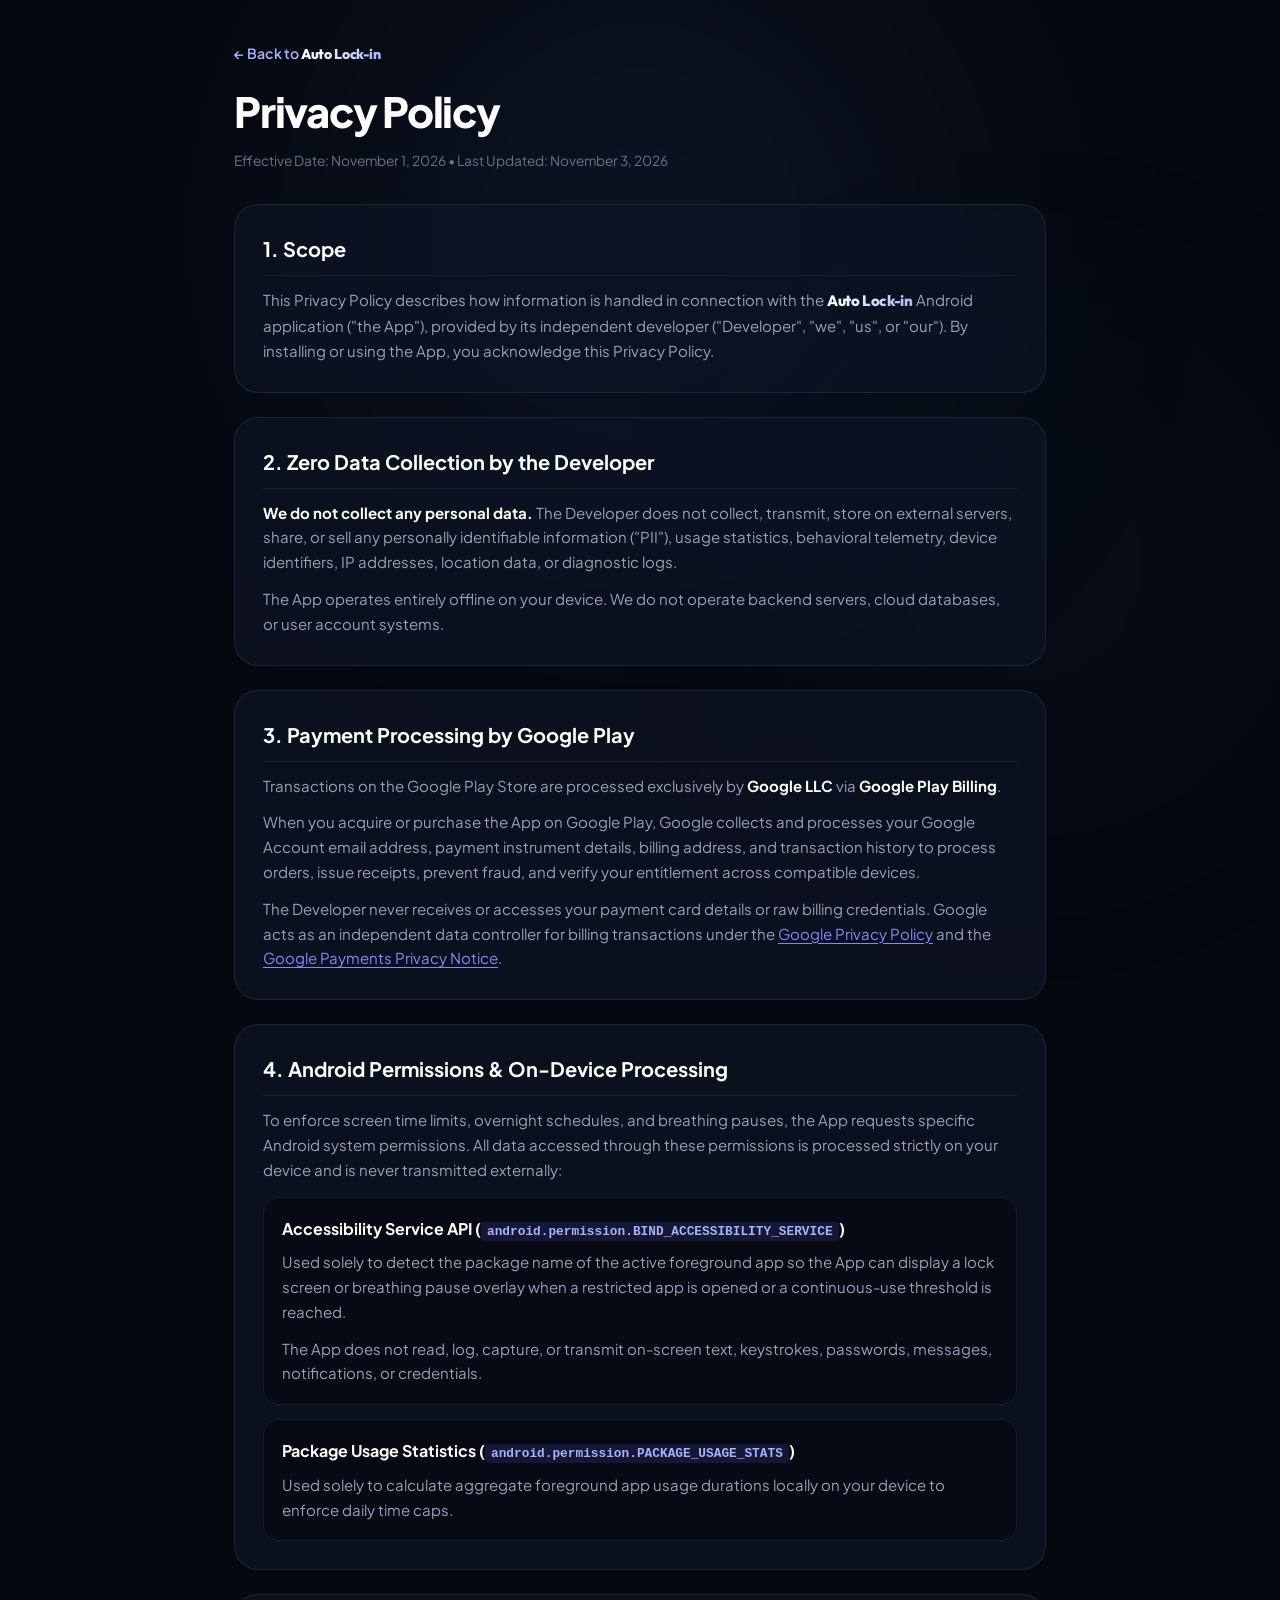
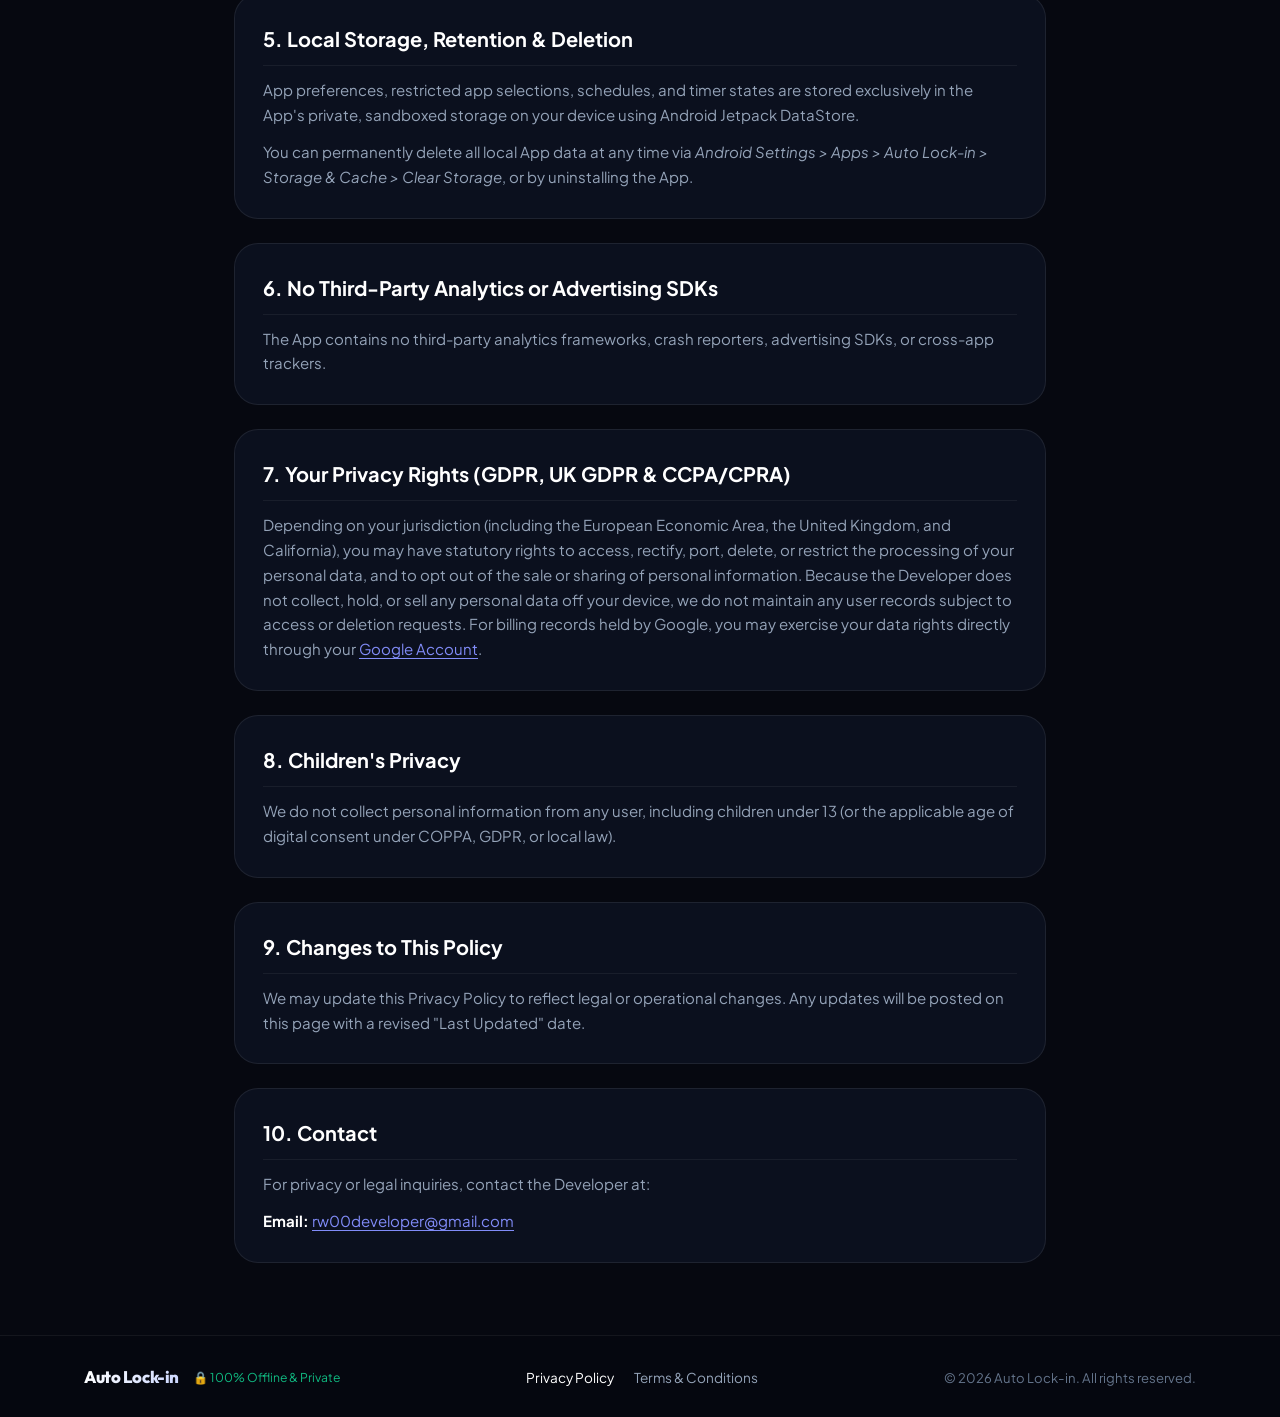
==== privacy.html @ 714932cb "Initial commit" ====
<!DOCTYPE html>
<html lang="en">
<head>
    <meta charset="UTF-8">
    <meta name="viewport" content="width=device-width, initial-scale=1.0">
    <title>Privacy Policy — Auto Lock-in</title>
    <meta name="description" content="Privacy Policy for the Auto Lock-in Android application. Zero personal data collection by the Developer; payment processing conducted via Google Play.">
    <!-- Favicon -->
    <link rel="icon" href="favicon.ico" sizes="any">
    <link rel="icon" href="favicon.svg" type="image/svg+xml">
    <link rel="apple-touch-icon" href="apple-touch-icon.png">
    <link rel="preconnect" href="https://fonts.googleapis.com">
    <link rel="preconnect" href="https://fonts.gstatic.com" crossorigin>
    <link href="https://fonts.googleapis.com/css2?family=Instrument+Serif:ital@1&family=Outfit:wght@600;700;800&family=Plus+Jakarta+Sans:ital,wght@0,400;0,500;0,600;0,700;0,800;1,400&display=swap" rel="stylesheet">
    <link rel="stylesheet" href="style.css">
</head>
<body class="legal-page">

    <!-- Ambient Background Glows -->
    <div class="glow-sphere glow-sphere-1" aria-hidden="true"></div>
    <div class="glow-sphere glow-sphere-2" aria-hidden="true"></div>

    <!-- Main Content Container -->
    <main class="page-container legal-container">
        <div class="legal-header">
            <a href="/" class="back-home-link">&larr; Back to <span class="brand-name">Auto Lock-in</span></a>
            <h1 class="legal-title">Privacy Policy</h1>
            <p class="legal-updated">Effective Date: November 1, 2026 &bull; Last Updated: November 3, 2026</p>
        </div>

        <article class="legal-content">
            <section class="legal-section">
                <h2>1. Scope</h2>
                <p>
                    This Privacy Policy describes how information is handled in connection with the <strong><span class="brand-name">Auto Lock-in</span></strong> Android application ("the App"), provided by its independent developer ("Developer", "we", "us", or "our"). By installing or using the App, you acknowledge this Privacy Policy.
                </p>
            </section>

            <section class="legal-section">
                <h2>2. Zero Data Collection by the Developer</h2>
                <p>
                    <strong>We do not collect any personal data.</strong> The Developer does not collect, transmit, store on external servers, share, or sell any personally identifiable information ("PII"), usage statistics, behavioral telemetry, device identifiers, IP addresses, location data, or diagnostic logs.
                </p>
                <p>
                    The App operates entirely offline on your device. We do not operate backend servers, cloud databases, or user account systems.
                </p>
            </section>

            <section class="legal-section">
                <h2>3. Payment Processing by Google Play</h2>
                <p>
                    Transactions on the Google Play Store are processed exclusively by <strong>Google LLC</strong> via <strong>Google Play Billing</strong>.
                </p>
                <p>
                    When you acquire or purchase the App on Google Play, Google collects and processes your Google Account email address, payment instrument details, billing address, and transaction history to process orders, issue receipts, prevent fraud, and verify your entitlement across compatible devices.
                </p>
                <p>
                    The Developer never receives or accesses your payment card details or raw billing credentials. Google acts as an independent data controller for billing transactions under the <a href="https://policies.google.com/privacy" target="_blank" rel="noopener noreferrer">Google Privacy Policy</a> and the <a href="https://payments.google.com/payments/apis-secure/get_legal_document?ldo=0&ldt=privacynotice" target="_blank" rel="noopener noreferrer">Google Payments Privacy Notice</a>.
                </p>
            </section>

            <section class="legal-section">
                <h2>4. Android Permissions &amp; On-Device Processing</h2>
                <p>
                    To enforce screen time limits, overnight schedules, and breathing pauses, the App requests specific Android system permissions. All data accessed through these permissions is processed strictly on your device and is never transmitted externally:
                </p>
                
                <div class="permission-item">
                    <h3>Accessibility Service API (<code>android.permission.BIND_ACCESSIBILITY_SERVICE</code>)</h3>
                    <p>
                        Used solely to detect the package name of the active foreground app so the App can display a lock screen or breathing pause overlay when a restricted app is opened or a continuous-use threshold is reached.
                    </p>
                    <p>
                        The App does not read, log, capture, or transmit on-screen text, keystrokes, passwords, messages, notifications, or credentials.
                    </p>
                </div>

                <div class="permission-item">
                    <h3>Package Usage Statistics (<code>android.permission.PACKAGE_USAGE_STATS</code>)</h3>
                    <p>
                        Used solely to calculate aggregate foreground app usage durations locally on your device to enforce daily time caps.
                    </p>
                </div>
            </section>

            <section class="legal-section">
                <h2>5. Local Storage, Retention &amp; Deletion</h2>
                <p>
                    App preferences, restricted app selections, schedules, and timer states are stored exclusively in the App's private, sandboxed storage on your device using Android Jetpack DataStore.
                </p>
                <p>
                    You can permanently delete all local App data at any time via <em>Android Settings &gt; Apps &gt; Auto Lock-in &gt; Storage &amp; Cache &gt; Clear Storage</em>, or by uninstalling the App.
                </p>
            </section>

            <section class="legal-section">
                <h2>6. No Third-Party Analytics or Advertising SDKs</h2>
                <p>
                    The App contains no third-party analytics frameworks, crash reporters, advertising SDKs, or cross-app trackers.
                </p>
            </section>

            <section class="legal-section">
                <h2>7. Your Privacy Rights (GDPR, UK GDPR &amp; CCPA/CPRA)</h2>
                <p>
                    Depending on your jurisdiction (including the European Economic Area, the United Kingdom, and California), you may have statutory rights to access, rectify, port, delete, or restrict the processing of your personal data, and to opt out of the sale or sharing of personal information. Because the Developer does not collect, hold, or sell any personal data off your device, we do not maintain any user records subject to access or deletion requests. For billing records held by Google, you may exercise your data rights directly through your <a href="https://myaccount.google.com/" target="_blank" rel="noopener noreferrer">Google Account</a>.
                </p>
            </section>

            <section class="legal-section">
                <h2>8. Children's Privacy</h2>
                <p>
                    We do not collect personal information from any user, including children under 13 (or the applicable age of digital consent under COPPA, GDPR, or local law).
                </p>
            </section>

            <section class="legal-section">
                <h2>9. Changes to This Policy</h2>
                <p>
                    We may update this Privacy Policy to reflect legal or operational changes. Any updates will be posted on this page with a revised "Last Updated" date.
                </p>
            </section>

            <section class="legal-section">
                <h2>10. Contact</h2>
                <p>
                    For privacy or legal inquiries, contact the Developer at:
                </p>
                <p>
                    <strong>Email:</strong> <a href="mailto:rw00developer@gmail.com">rw00developer@gmail.com</a>
                </p>
            </section>
        </article>
    </main>

    <!-- Footer -->
    <footer class="simple-footer">
        <div class="footer-container">
            <div class="footer-brand">
                <span class="brand-logo">Auto Lock-in</span>
                <span class="footer-privacy-tag">🔒 100% Offline &amp; Private</span>
            </div>
            <div class="footer-nav">
                <a href="/privacy" class="active">Privacy Policy</a>
                <a href="/terms">Terms &amp; Conditions</a>
            </div>
            <div class="footer-meta">
                <span>&copy; 2026 Auto Lock-in. All rights reserved.</span>
            </div>
        </div>
    </footer>

</body>
</html>
---- style.css ----
/* ==========================================================================
   Auto Lock-in — Stylesheet
   Design: Midnight Obsidian, Curated Accents, Glassmorphism & High Aesthetics
   Rule: Text must NEVER be centered on mobile view (left-aligned everywhere)
   ========================================================================== */

:root {
    /* Color Palette Tokens */
    --bg-dark: #060810;
    --bg-card: rgba(14, 20, 36, 0.72);
    --bg-card-hover: rgba(22, 32, 56, 0.88);
    --surface-dark: #0b1120;
    --surface-border: rgba(255, 255, 255, 0.08);
    --surface-border-bright: rgba(99, 102, 241, 0.35);

    /* Text Colors */
    --text-primary: #f8fafc;
    --text-secondary: #94a3b8;
    --text-muted: #64748b;

    /* Accent & Brand Colors */
    --primary-indigo: #6366f1;
    --accent-emerald: #10b981;
    --accent-rose: #f43f5e;
    --accent-amber: #f59e0b;

    /* Gradients */
    --gradient-brand: linear-gradient(135deg, #6366f1 0%, #10b981 100%);
    --gradient-danger: linear-gradient(135deg, #f43f5e 0%, #be123c 100%);

    /* Typography */
    --font-main: 'Plus Jakarta Sans', -apple-system, BlinkMacSystemFont, 'Segoe UI', Roboto, sans-serif;
    --font-serif: 'Instrument Serif', Georgia, serif;
    --font-brand: 'Outfit', 'Plus Jakarta Sans', sans-serif;

    /* Radii & Shadows */
    --radius-sm: 8px;
    --radius-md: 16px;
    --radius-lg: 24px;
    --radius-xl: 32px;
    --shadow-card: 0 20px 45px rgba(0, 0, 0, 0.55);
}

/* Reset & Base Styles */
*,
*::before,
*::after {
    box-sizing: border-box;
    margin: 0;
    padding: 0;
}

html {
    scroll-behavior: smooth;
    font-size: 16px;
    background-color: var(--bg-dark);
    color: var(--text-primary);
    font-family: var(--font-main);
    -webkit-font-smoothing: antialiased;
    -moz-osx-font-smoothing: grayscale;
    overflow-x: hidden;
    max-width: 100%;
}

body {
    min-height: 100vh;
    width: 100%;
    max-width: 100%;
    overflow-x: hidden;
    position: relative;
    line-height: 1.6;
    background-color: var(--bg-dark);
    text-align: left;
}

img,
svg {
    max-width: 100%;
}

/* Typography Enhancements */
.serif-italic {
    font-family: var(--font-serif);
    font-style: italic;
    font-weight: 400;
    color: #a5b4fc;
    letter-spacing: -0.01em;
}

/* Brand Styling for Auto Lock-in */
.brand-name {
    font-family: var(--font-brand);
    font-weight: 800;
    letter-spacing: -0.025em;
    background: linear-gradient(135deg, #ffffff 15%, #c7d2fe 65%, #a5b4fc 100%);
    -webkit-background-clip: text;
    background-clip: text;
    -webkit-text-fill-color: transparent;
    display: inline;
}

.brand-name-pill {
    font-family: var(--font-brand);
    font-weight: 700;
    letter-spacing: -0.015em;
    color: #34d399;
}

.btn-brand-name {
    font-family: var(--font-brand);
    font-weight: 800;
    letter-spacing: -0.015em;
}

/* Ambient Background Spheres (fixed & viewport-clamped to prevent horizontal overflow) */
.glow-sphere {
    position: fixed;
    border-radius: 50%;
    filter: blur(140px);
    pointer-events: none;
    z-index: 0;
    opacity: 0.32;
    max-width: 100vw;
}

.glow-sphere-1 {
    top: -120px;
    left: 50%;
    transform: translateX(-50%);
    width: min(700px, 100vw);
    height: min(700px, 100vw);
    background: radial-gradient(circle, rgba(99, 102, 241, 0.45) 0%, rgba(16, 185, 129, 0.15) 70%, transparent 100%);
}

.glow-sphere-2 {
    top: 35%;
    right: 0;
    width: min(500px, 80vw);
    height: min(500px, 80vw);
    background: radial-gradient(circle, rgba(16, 185, 129, 0.22) 0%, rgba(99, 102, 241, 0.1) 70%, transparent 100%);
}

.glow-sphere-3 {
    bottom: 5%;
    left: 0;
    width: min(500px, 80vw);
    height: min(500px, 80vw);
    background: radial-gradient(circle, rgba(99, 102, 241, 0.3) 0%, rgba(139, 92, 246, 0.12) 70%, transparent 100%);
}

/* Page Container */
.page-container {
    width: 100%;
    max-width: 1160px;
    margin: 0 auto;
    padding: 36px 24px 0;
    position: relative;
    z-index: 1;
    text-align: left;
}

/* Page Load Animations */
.load-fade-up {
    opacity: 0;
    transform: translateY(20px);
    animation: loadFadeUpAnim 0.7s cubic-bezier(0.16, 1, 0.3, 1) forwards;
    animation-delay: var(--delay, 0s);
}

@keyframes loadFadeUpAnim {
    to {
        opacity: 1;
        transform: translateY(0);
    }
}

/* Buttons */
.btn {
    display: inline-flex;
    align-items: center;
    justify-content: center;
    gap: 10px;
    padding: 14px 28px;
    border-radius: 100px;
    font-weight: 600;
    font-size: 0.96rem;
    text-decoration: none;
    transition: all 0.25s cubic-bezier(0.16, 1, 0.3, 1);
    cursor: pointer;
    border: 1px solid transparent;
    max-width: 100%;
}

.btn-large {
    padding: 16px 34px;
    font-size: 1.02rem;
}

.btn-primary {
    background: linear-gradient(135deg, #6366f1 0%, #4f46e5 100%);
    color: #ffffff;
    box-shadow: 0 10px 25px rgba(99, 102, 241, 0.35);
}

.btn-primary:hover {
    transform: translateY(-2px);
    box-shadow: 0 15px 35px rgba(99, 102, 241, 0.5);
    background: linear-gradient(135deg, #6f72f8 0%, #5b54ec 100%);
}

.btn-secondary {
    background: rgba(255, 255, 255, 0.05);
    color: var(--text-primary);
    border: 1px solid var(--surface-border);
    backdrop-filter: blur(10px);
}

.btn-secondary:hover {
    background: rgba(255, 255, 255, 0.1);
    border-color: rgba(255, 255, 255, 0.2);
    transform: translateY(-2px);
}

.btn-icon {
    width: 18px;
    height: 18px;
    flex-shrink: 0;
}

.arrow-icon {
    width: 16px;
    height: 16px;
    flex-shrink: 0;
    transition: transform 0.2s ease;
}

.btn-secondary:hover .arrow-icon {
    transform: translateY(2px);
}

/* Badges */
.badge-pill {
    display: inline-flex;
    align-items: center;
    gap: 8px;
    padding: 6px 14px;
    border-radius: 100px;
    background: rgba(99, 102, 241, 0.1);
    border: 1px solid rgba(99, 102, 241, 0.3);
    color: #c7d2fe;
    font-size: 0.82rem;
    font-weight: 600;
}

.badge-dot {
    width: 8px;
    height: 8px;
    border-radius: 50%;
    background: #10b981;
    flex-shrink: 0;
}

.pulse-dot {
    box-shadow: 0 0 0 rgba(16, 185, 129, 0.6);
    animation: pulseAnimation 2s infinite;
}

@keyframes pulseAnimation {
    0% {
        box-shadow: 0 0 0 0 rgba(16, 185, 129, 0.7);
    }

    70% {
        box-shadow: 0 0 0 8px rgba(16, 185, 129, 0);
    }

    100% {
        box-shadow: 0 0 0 0 rgba(16, 185, 129, 0);
    }
}

/* ==========================================================================
   1. HERO SECTION
   ========================================================================== */
.hero-section {
    display: grid;
    grid-template-columns: minmax(0, 1.15fr) minmax(0, 0.85fr);
    align-items: center;
    gap: 44px;
    padding: 32px 0 64px;
    text-align: left;
}

.hero-content {
    display: flex;
    flex-direction: column;
    align-items: flex-start;
    gap: 20px;
    text-align: left;
    min-width: 0;
}

.hero-title {
    font-size: 3.35rem;
    font-weight: 800;
    line-height: 1.1;
    letter-spacing: -0.035em;
    color: #ffffff;
    text-align: left;
}

.hero-subtitle {
    font-size: 1.08rem;
    line-height: 1.6;
    color: var(--text-secondary);
    max-width: 560px;
    text-align: left;
}

.hero-subtitle strong {
    color: #ffffff;
}

.hero-cta-group {
    display: flex;
    align-items: center;
    gap: 14px;
    margin-top: 4px;
    flex-wrap: wrap;
    justify-content: flex-start;
}

/* Hero Phone Mockup Visual */
.hero-visual-wrapper {
    position: relative;
    display: flex;
    justify-content: center;
    align-items: center;
    min-width: 0;
    perspective: 1200px;
}

.hero-phone-card,
.phone-mockup-frame {
    position: relative;
    width: 100%;
    max-width: 290px;
    border-radius: 36px;
    padding: 8px;
    background: linear-gradient(135deg, rgba(255, 255, 255, 0.16) 0%, rgba(255, 255, 255, 0.03) 100%);
    border: 1px solid rgba(255, 255, 255, 0.15);
    box-shadow: 0 25px 65px rgba(0, 0, 0, 0.65), 0 0 35px rgba(99, 102, 241, 0.12);
    transform-style: preserve-3d;
}

.phone-scroll-rotate {
    will-change: transform;
    transform-style: preserve-3d;
    transform-origin: center center;
    transition: transform 0.16s cubic-bezier(0.2, 0, 0, 1), box-shadow 0.25s ease;
}

.phone-scroll-rotate:hover {
    box-shadow: 0 30px 75px rgba(0, 0, 0, 0.75), 0 0 45px rgba(99, 102, 241, 0.22);
}

.phone-mockup-img {
    width: 100%;
    height: auto;
    border-radius: 28px;
    display: block;
}

/* ==========================================================================
   2. COMPARISON SECTION
   ========================================================================== */
.comparison-section {
    padding: 56px 0 64px;
    border-top: 1px solid rgba(255, 255, 255, 0.05);
    scroll-margin-top: 32px;
    text-align: left;
}

.section-header {
    margin-bottom: 32px;
    text-align: left;
    max-width: 760px;
}

.section-tag {
    font-size: 0.75rem;
    font-weight: 700;
    text-transform: uppercase;
    letter-spacing: 0.1em;
    color: var(--primary-indigo);
    margin-bottom: 8px;
    text-align: left;
}

.section-title {
    font-size: 2.2rem;
    font-weight: 800;
    line-height: 1.18;
    letter-spacing: -0.03em;
    color: #ffffff;
    margin-bottom: 10px;
    text-align: left;
}

.section-description {
    font-size: 1rem;
    color: var(--text-secondary);
    line-height: 1.55;
    text-align: left;
}

/* Showdown 3-Card Grid */
.showdown-grid {
    display: grid;
    grid-template-columns: repeat(3, minmax(0, 1fr));
    gap: 20px;
}

.showdown-card {
    background: var(--bg-card);
    border: 1px solid var(--surface-border);
    border-radius: var(--radius-lg);
    padding: 22px;
    display: flex;
    flex-direction: column;
    justify-content: flex-start;
    box-shadow: var(--shadow-card);
    backdrop-filter: blur(20px);
    -webkit-backdrop-filter: blur(20px);
    transition: border-color 0.25s ease;
    text-align: left;
    min-width: 0;
}

.card-pill {
    display: inline-flex;
    align-items: center;
    gap: 6px;
    padding: 4px 10px;
    border-radius: 6px;
    font-size: 0.76rem;
    font-weight: 700;
    margin-bottom: 12px;
    width: fit-content;
    max-width: 100%;
}

.tag-danger {
    background: rgba(244, 63, 94, 0.15);
    border: 1px solid rgba(244, 63, 94, 0.35);
    color: #fb7185;
}

.tag-success {
    background: rgba(16, 185, 129, 0.15);
    border: 1px solid rgba(16, 185, 129, 0.4);
    color: #34d399;
}

.showdown-body {
    font-size: 0.96rem;
    color: var(--text-secondary);
    line-height: 1.55;
    margin-bottom: 16px;
    text-align: left;
}

.highlight-card {
    border-color: rgba(99, 102, 241, 0.4);
    background: linear-gradient(180deg, rgba(99, 102, 241, 0.12) 0%, rgba(14, 20, 36, 0.8) 100%);
    box-shadow: 0 20px 50px rgba(99, 102, 241, 0.15);
}

/* Screenshot Showcase Inside Showdown Cards */
.screenshot-showcase {
    position: relative;
    border-radius: var(--radius-md);
    overflow: hidden;
    background: #000000;
    border: 1px solid rgba(255, 255, 255, 0.1);
    box-shadow: 0 10px 30px rgba(0, 0, 0, 0.4);
    margin-top: auto;
    display: flex;
    flex-direction: column;
}

.showcase-img {
    width: 100%;
    height: 230px;
    object-fit: cover;
    display: block;
}

.showcase-img-center {
    object-position: center center;
}

.showcase-img-top {
    object-position: top center;
}

/* ==========================================================================
   3. MERGED FEATURES SECTION
   ========================================================================== */
.feature-detail-section {
    padding: 56px 0 64px;
    border-top: 1px solid rgba(255, 255, 255, 0.05);
    scroll-margin-top: 32px;
    text-align: left;
}

.feature-split-layout {
    display: grid;
    grid-template-columns: minmax(0, 1.2fr) minmax(0, 0.8fr);
    gap: 44px;
    align-items: center;
    text-align: left;
}

.feature-split-text {
    display: flex;
    flex-direction: column;
    gap: 14px;
    text-align: left;
    min-width: 0;
}

.feature-body-p {
    font-size: 1rem;
    color: var(--text-secondary);
    line-height: 1.58;
    text-align: left;
}

.merged-features-list {
    display: flex;
    flex-direction: column;
    gap: 14px;
    margin-top: 8px;
}

.merged-feature-item {
    display: flex;
    align-items: flex-start;
    gap: 14px;
    padding: 18px 20px;
    background: var(--bg-card);
    border: 1px solid var(--surface-border);
    border-radius: var(--radius-md);
    text-align: left;
}

.merged-feature-icon {
    font-size: 1.35rem;
    line-height: 1.2;
    flex-shrink: 0;
    margin-top: 2px;
}

.merged-feature-title {
    font-size: 1.02rem;
    font-weight: 700;
    color: #ffffff;
    margin-bottom: 4px;
    text-align: left;
}

.merged-feature-desc {
    font-size: 0.9rem;
    color: var(--text-secondary);
    line-height: 1.5;
    text-align: left;
}

.feature-split-visual {
    position: relative;
    display: flex;
    justify-content: center;
    align-items: center;
    min-width: 0;
    perspective: 1200px;
}

/* ==========================================================================
   4. FINAL CTA SECTION
   ========================================================================== */
.cta-section {
    padding: 40px 0 72px;
    text-align: left;
}

.cta-card {
    position: relative;
    background: linear-gradient(180deg, rgba(99, 102, 241, 0.15) 0%, rgba(14, 20, 36, 0.9) 100%);
    border: 1px solid rgba(99, 102, 241, 0.35);
    border-radius: var(--radius-xl);
    padding: 44px 36px;
    box-shadow: 0 25px 70px rgba(0, 0, 0, 0.65);
    overflow: hidden;
    text-align: left;
}

.cta-glow {
    position: absolute;
    top: -50%;
    left: 20%;
    width: min(450px, 80vw);
    height: min(450px, 80vw);
    border-radius: 50%;
    background: radial-gradient(circle, rgba(99, 102, 241, 0.35) 0%, transparent 70%);
    filter: blur(80px);
    pointer-events: none;
}

.cta-title {
    font-size: 2.5rem;
    font-weight: 800;
    line-height: 1.15;
    letter-spacing: -0.03em;
    color: #ffffff;
    margin-bottom: 22px;
    position: relative;
    z-index: 1;
    text-align: left;
}

.cta-btn-wrapper {
    position: relative;
    z-index: 1;
    margin-bottom: 18px;
    display: flex;
    justify-content: flex-start;
}

.cta-perks-row {
    position: relative;
    z-index: 1;
    display: flex;
    align-items: center;
    justify-content: flex-start;
    gap: 18px;
    font-size: 0.85rem;
    color: var(--text-muted);
    flex-wrap: wrap;
    text-align: left;
}

/* ==========================================================================
   MINIMAL FOOTER
   ========================================================================== */
.simple-footer {
    border-top: 1px solid rgba(255, 255, 255, 0.06);
    padding: 28px 0;
    background: rgba(6, 8, 16, 0.95);
    position: relative;
    z-index: 1;
    text-align: left;
}

.footer-container {
    max-width: 1160px;
    margin: 0 auto;
    padding: 0 24px;
    display: flex;
    align-items: center;
    justify-content: space-between;
    flex-wrap: wrap;
    gap: 18px;
    text-align: left;
}

.footer-brand {
    display: flex;
    align-items: center;
    gap: 14px;
    flex-wrap: wrap;
    text-align: left;
}

.brand-logo {
    font-family: var(--font-brand);
    font-weight: 800;
    font-size: 1.05rem;
    letter-spacing: -0.025em;
    background: linear-gradient(135deg, #ffffff 10%, #e0e7ff 60%, #c7d2fe 100%);
    -webkit-background-clip: text;
    background-clip: text;
    -webkit-text-fill-color: transparent;
    display: inline-flex;
    align-items: center;
    gap: 6px;
}

.footer-privacy-tag {
    font-size: 0.76rem;
    color: var(--accent-emerald);
}

.footer-nav {
    display: flex;
    align-items: center;
    gap: 20px;
    flex-wrap: wrap;
    text-align: left;
}

.footer-nav a {
    color: var(--text-secondary);
    text-decoration: none;
    font-size: 0.85rem;
    transition: color 0.2s ease;
}

.footer-nav a:hover,
.footer-nav a.active {
    color: #ffffff;
}

.footer-meta {
    font-size: 0.82rem;
    color: var(--text-muted);
    text-align: left;
}

/* ==========================================================================
   LEGAL PAGES STYLES (Privacy & Terms)
   ========================================================================== */
.legal-container {
    padding-top: 40px;
    padding-bottom: 72px;
    max-width: 860px;
    text-align: left;
}

.legal-header {
    margin-bottom: 32px;
    text-align: left;
}

.back-home-link {
    display: inline-block;
    font-size: 0.88rem;
    font-weight: 600;
    color: #a5b4fc;
    text-decoration: none;
    margin-bottom: 12px;
    transition: color 0.2s ease;
}

.back-home-link:hover {
    color: #ffffff;
}

.legal-title {
    font-size: 2.6rem;
    font-weight: 800;
    letter-spacing: -0.03em;
    color: #ffffff;
    margin-bottom: 6px;
    text-align: left;
}

.legal-updated {
    font-size: 0.86rem;
    color: var(--text-muted);
    text-align: left;
}

.legal-content {
    display: flex;
    flex-direction: column;
    gap: 24px;
    text-align: left;
}

.legal-section {
    background: var(--bg-card);
    border: 1px solid var(--surface-border);
    border-radius: var(--radius-lg);
    padding: 28px;
    text-align: left;
    overflow-wrap: anywhere;
    word-break: break-word;
}

.legal-section h2 {
    font-size: 1.25rem;
    font-weight: 700;
    color: #ffffff;
    margin-bottom: 12px;
    text-align: left;
    border-bottom: 1px solid rgba(255, 255, 255, 0.06);
    padding-bottom: 10px;
}

.legal-section p {
    font-size: 0.94rem;
    color: var(--text-secondary);
    line-height: 1.65;
    margin-bottom: 12px;
    text-align: left;
}

.legal-section p:last-child {
    margin-bottom: 0;
}

.legal-section strong {
    color: #ffffff;
}

.legal-section a {
    color: #818cf8;
    text-decoration: underline;
    text-underline-offset: 3px;
}

.legal-section a:hover {
    color: #c7d2fe;
}

.legal-section ul {
    margin-left: 20px;
    margin-top: 8px;
    margin-bottom: 12px;
    display: flex;
    flex-direction: column;
    gap: 8px;
    text-align: left;
}

.legal-section li {
    font-size: 0.94rem;
    color: var(--text-secondary);
    line-height: 1.5;
    text-align: left;
}

.permission-item {
    background: rgba(0, 0, 0, 0.3);
    border: 1px solid rgba(255, 255, 255, 0.06);
    border-radius: var(--radius-md);
    padding: 18px;
    margin-top: 14px;
    text-align: left;
}

.permission-item h3 {
    font-size: 1rem;
    font-weight: 700;
    color: #ffffff;
    margin-bottom: 8px;
    text-align: left;
}

.permission-item code {
    font-family: monospace;
    font-size: 0.8rem;
    background: rgba(99, 102, 241, 0.15);
    color: #a5b4fc;
    padding: 2px 6px;
    border-radius: 4px;
    overflow-wrap: anywhere;
    word-break: break-word;
}

/* ==========================================================================
   SCROLL ANIMATIONS & RESPONSIVE BREAKPOINTS
   STRICT RULE: No text centered on mobile view (text-align: left everywhere)
   ========================================================================== */
[data-scroll-animate] {
    opacity: 0;
    transform: translateY(20px);
    transition: opacity 0.65s cubic-bezier(0.16, 1, 0.3, 1), transform 0.65s cubic-bezier(0.16, 1, 0.3, 1);
}

[data-scroll-animate].animated {
    opacity: 1;
    transform: translateY(0);
}

@media (prefers-reduced-motion: reduce) {
    [data-scroll-animate] {
        opacity: 1 !important;
        transform: none !important;
        transition: none !important;
    }

    .load-fade-up {
        opacity: 1 !important;
        transform: none !important;
        animation: none !important;
    }

    .phone-scroll-rotate {
        transform: none !important;
        transition: none !important;
    }
}

@media (max-width: 1024px) {
    .hero-section {
        grid-template-columns: 1fr;
        text-align: left !important;
        gap: 36px;
    }

    .hero-content {
        align-items: flex-start !important;
        text-align: left !important;
    }

    .hero-title,
    .hero-subtitle,
    .section-title,
    .section-description,
    .cta-title {
        text-align: left !important;
    }

    .hero-subtitle {
        margin: 0 !important;
    }

    .showdown-grid {
        grid-template-columns: 1fr;
    }

    .feature-split-layout {
        grid-template-columns: 1fr;
        gap: 36px;
        text-align: left !important;
    }
}

@media (max-width: 768px) {

    body,
    main,
    section,
    div,
    h1,
    h2,
    h3,
    h4,
    p,
    span,
    a,
    article {
        text-align: left;
    }

    .page-container {
        padding: 24px 18px 0;
    }

    .hero-section {
        padding: 16px 0 48px;
        text-align: left !important;
    }

    .hero-title {
        font-size: 2.35rem;
        text-align: left !important;
    }

    .hero-subtitle {
        font-size: 0.98rem;
        text-align: left !important;
    }

    .hero-cta-group {
        justify-content: flex-start !important;
        width: 100%;
    }

    .section-title {
        font-size: 1.8rem;
    }

    .showdown-card {
        padding: 18px;
    }

    .cta-card {
        padding: 32px 20px;
    }

    .cta-title {
        font-size: 1.95rem;
    }

    .hero-phone-card,
    .phone-mockup-frame {
        max-width: 260px;
    }

    .footer-container {
        flex-direction: column;
        align-items: flex-start;
        gap: 14px;
        padding: 0 18px;
    }

    .legal-title {
        font-size: 2rem;
    }

    .legal-section {
        padding: 20px;
    }
}
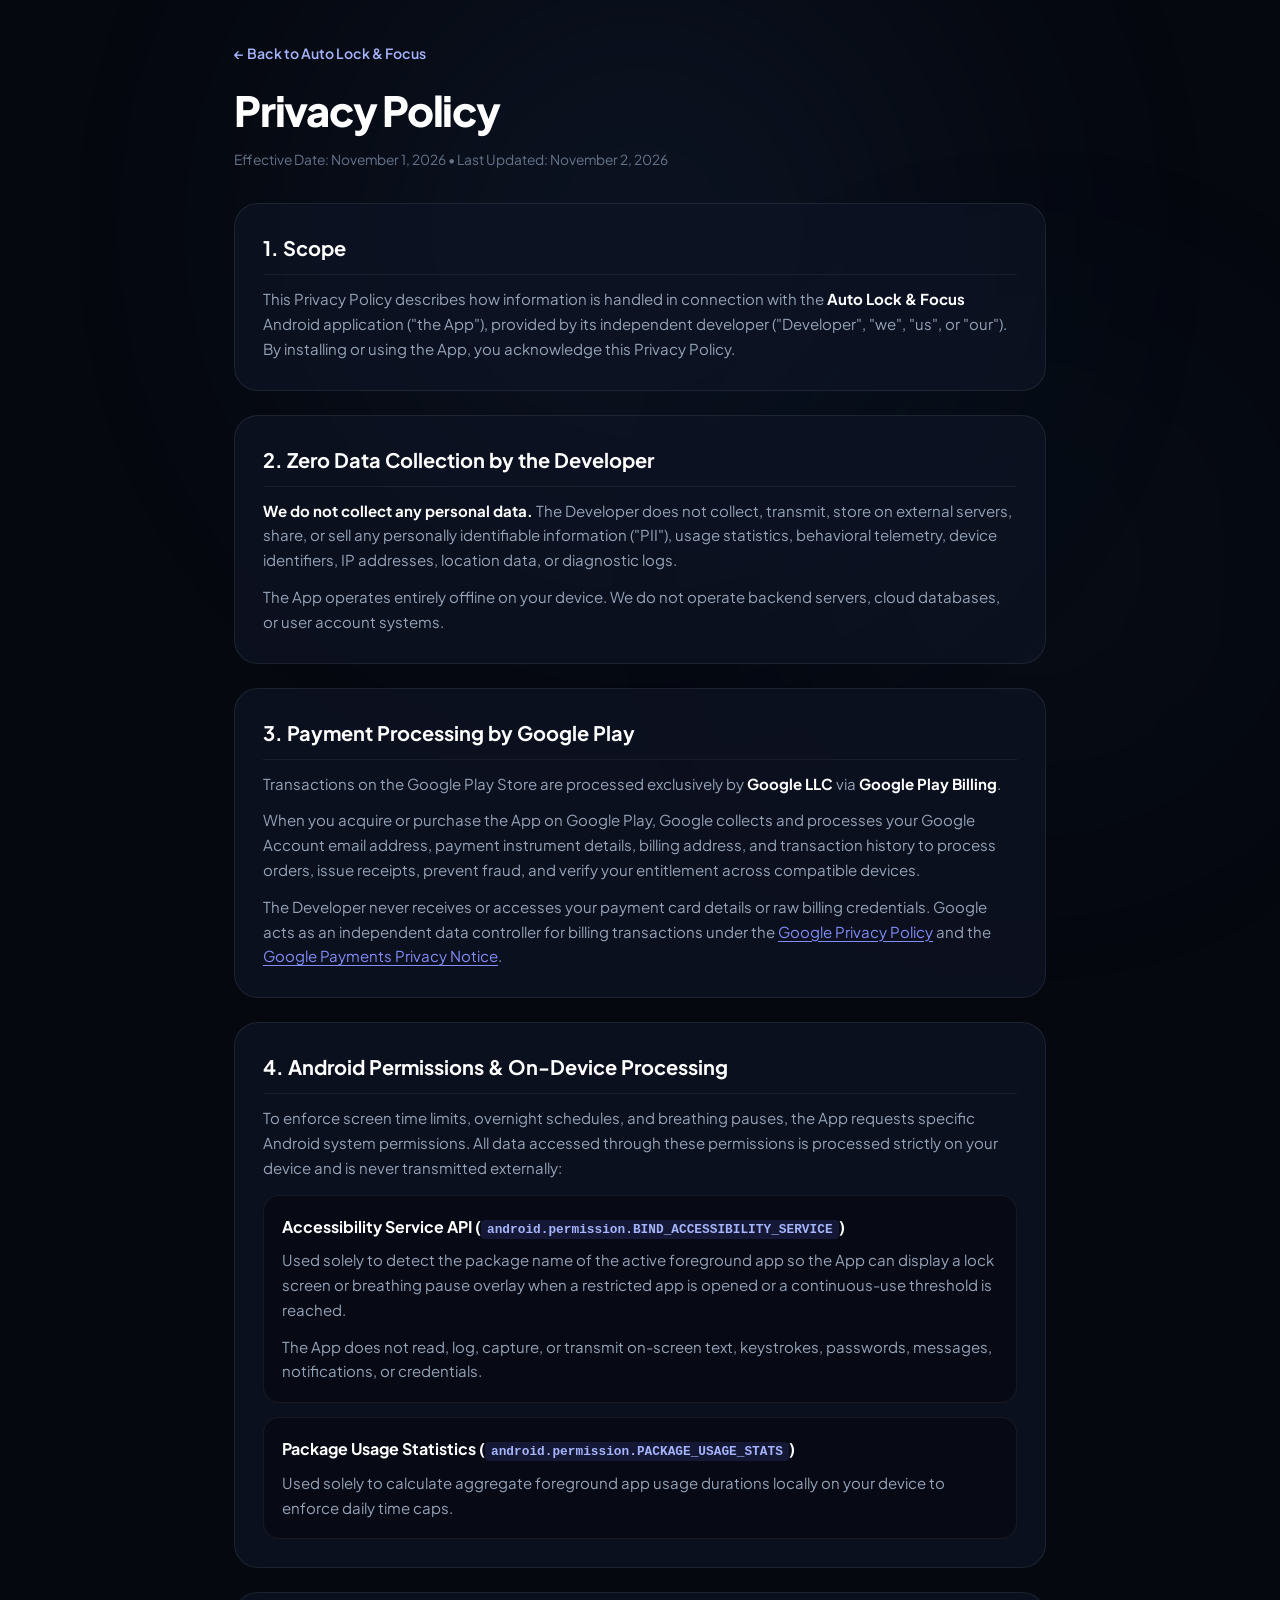
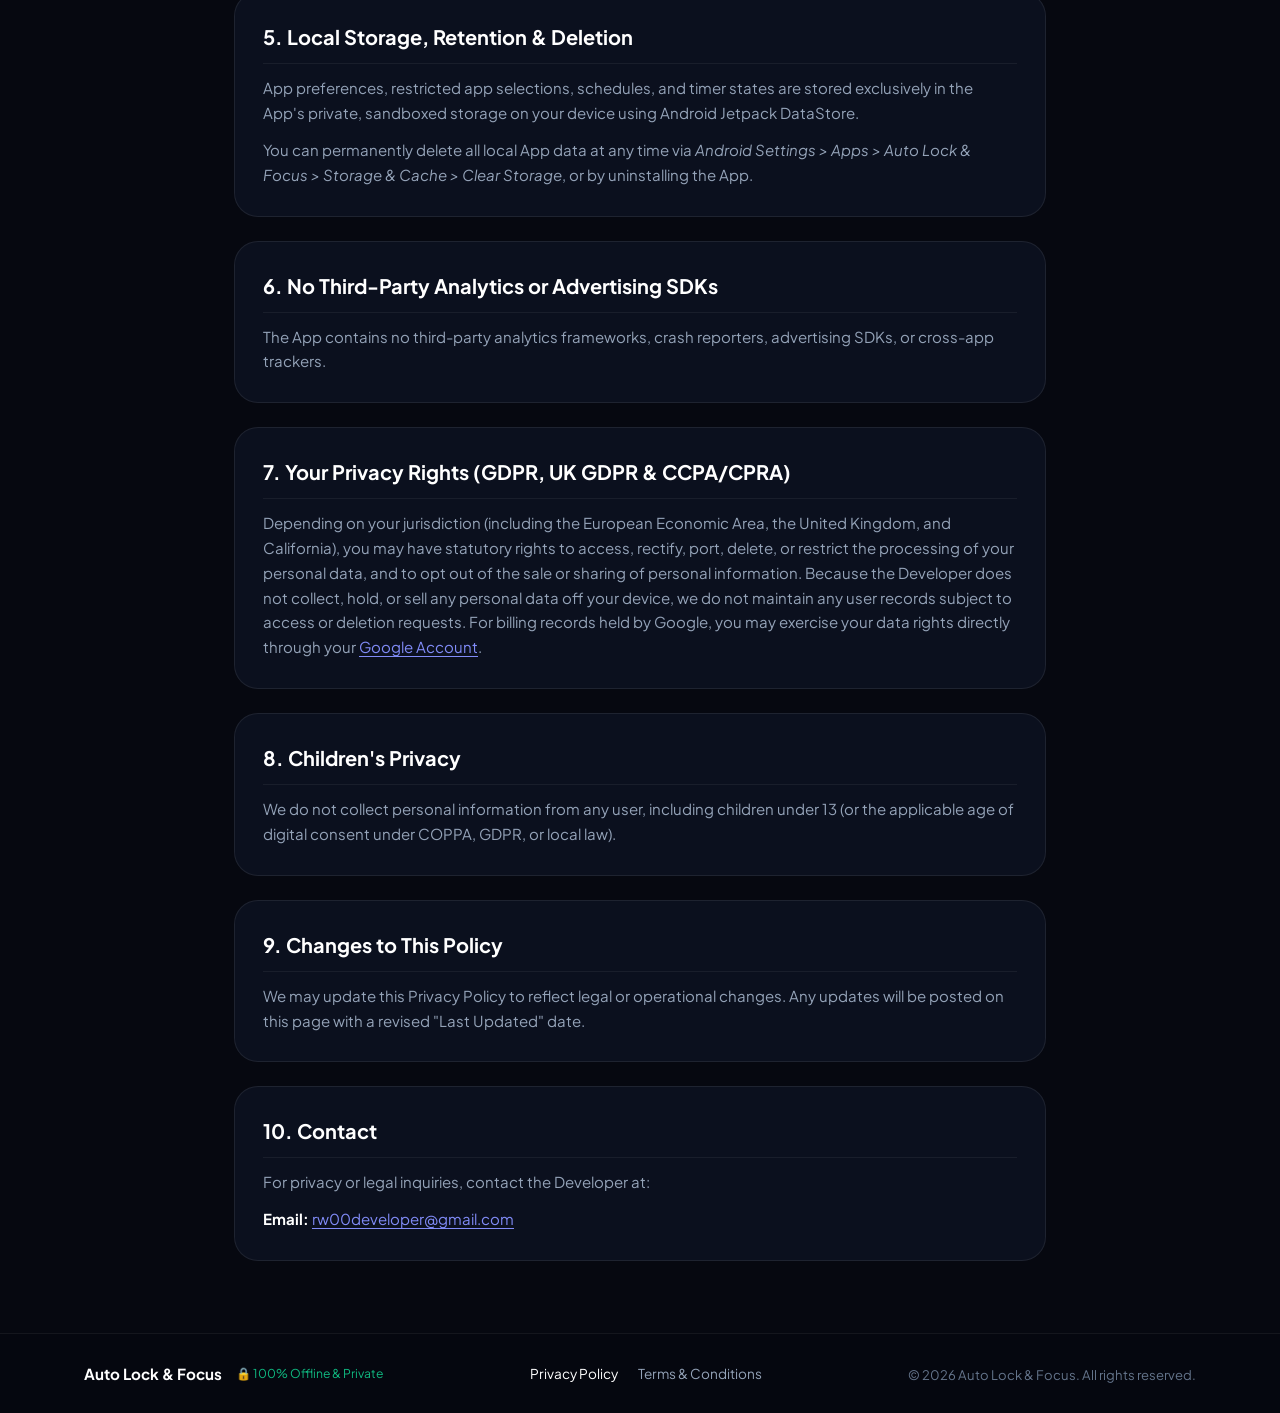
==== commit 9db666be: "Initial commit" ====
--- a/privacy.html
+++ b/privacy.html
@@ -3,15 +3,11 @@
 <head>
     <meta charset="UTF-8">
     <meta name="viewport" content="width=device-width, initial-scale=1.0">
-    <title>Privacy Policy — Auto Lock-in</title>
-    <meta name="description" content="Privacy Policy for the Auto Lock-in Android application. Zero personal data collection by the Developer; payment processing conducted via Google Play.">
-    <!-- Favicon -->
-    <link rel="icon" href="favicon.ico" sizes="any">
-    <link rel="icon" href="favicon.svg" type="image/svg+xml">
-    <link rel="apple-touch-icon" href="apple-touch-icon.png">
+    <title>Privacy Policy — Auto Lock &amp; Focus</title>
+    <meta name="description" content="Privacy Policy for the Auto Lock &amp; Focus Android application. Zero personal data collection by the Developer; payment processing conducted via Google Play.">
     <link rel="preconnect" href="https://fonts.googleapis.com">
     <link rel="preconnect" href="https://fonts.gstatic.com" crossorigin>
-    <link href="https://fonts.googleapis.com/css2?family=Instrument+Serif:ital@1&family=Outfit:wght@600;700;800&family=Plus+Jakarta+Sans:ital,wght@0,400;0,500;0,600;0,700;0,800;1,400&display=swap" rel="stylesheet">
+    <link href="https://fonts.googleapis.com/css2?family=Instrument+Serif:ital@1&family=Plus+Jakarta+Sans:ital,wght@0,400;0,500;0,600;0,700;0,800;1,400&display=swap" rel="stylesheet">
     <link rel="stylesheet" href="style.css">
 </head>
 <body class="legal-page">
@@ -23,16 +19,16 @@
     <!-- Main Content Container -->
     <main class="page-container legal-container">
         <div class="legal-header">
-            <a href="/" class="back-home-link">&larr; Back to <span class="brand-name">Auto Lock-in</span></a>
+            <a href="index.html" class="back-home-link">&larr; Back to Auto Lock &amp; Focus</a>
             <h1 class="legal-title">Privacy Policy</h1>
-            <p class="legal-updated">Effective Date: November 1, 2026 &bull; Last Updated: November 3, 2026</p>
+            <p class="legal-updated">Effective Date: November 1, 2026 &bull; Last Updated: November 2, 2026</p>
         </div>
 
         <article class="legal-content">
             <section class="legal-section">
                 <h2>1. Scope</h2>
                 <p>
-                    This Privacy Policy describes how information is handled in connection with the <strong><span class="brand-name">Auto Lock-in</span></strong> Android application ("the App"), provided by its independent developer ("Developer", "we", "us", or "our"). By installing or using the App, you acknowledge this Privacy Policy.
+                    This Privacy Policy describes how information is handled in connection with the <strong>Auto Lock &amp; Focus</strong> Android application ("the App"), provided by its independent developer ("Developer", "we", "us", or "our"). By installing or using the App, you acknowledge this Privacy Policy.
                 </p>
             </section>
 
@@ -89,7 +85,7 @@
                     App preferences, restricted app selections, schedules, and timer states are stored exclusively in the App's private, sandboxed storage on your device using Android Jetpack DataStore.
                 </p>
                 <p>
-                    You can permanently delete all local App data at any time via <em>Android Settings &gt; Apps &gt; Auto Lock-in &gt; Storage &amp; Cache &gt; Clear Storage</em>, or by uninstalling the App.
+                    You can permanently delete all local App data at any time via <em>Android Settings &gt; Apps &gt; Auto Lock &amp; Focus &gt; Storage &amp; Cache &gt; Clear Storage</em>, or by uninstalling the App.
                 </p>
             </section>
 
@@ -137,15 +133,15 @@
     <footer class="simple-footer">
         <div class="footer-container">
             <div class="footer-brand">
-                <span class="brand-logo">Auto Lock-in</span>
+                <span class="brand-logo">Auto Lock &amp; Focus</span>
                 <span class="footer-privacy-tag">🔒 100% Offline &amp; Private</span>
             </div>
             <div class="footer-nav">
-                <a href="/privacy" class="active">Privacy Policy</a>
-                <a href="/terms">Terms &amp; Conditions</a>
+                <a href="privacy.html" class="active">Privacy Policy</a>
+                <a href="terms.html">Terms &amp; Conditions</a>
             </div>
             <div class="footer-meta">
-                <span>&copy; 2026 Auto Lock-in. All rights reserved.</span>
+                <span>&copy; 2026 Auto Lock &amp; Focus. All rights reserved.</span>
             </div>
         </div>
     </footer>
--- a/style.css
+++ b/style.css
@@ -1,5 +1,5 @@
 /* ==========================================================================
-   Auto Lock-in — Stylesheet
+   Auto Lock & Focus — Stylesheet
    Design: Midnight Obsidian, Curated Accents, Glassmorphism & High Aesthetics
    Rule: Text must NEVER be centered on mobile view (left-aligned everywhere)
    ========================================================================== */
@@ -31,7 +31,6 @@
     /* Typography */
     --font-main: 'Plus Jakarta Sans', -apple-system, BlinkMacSystemFont, 'Segoe UI', Roboto, sans-serif;
     --font-serif: 'Instrument Serif', Georgia, serif;
-    --font-brand: 'Outfit', 'Plus Jakarta Sans', sans-serif;
 
     /* Radii & Shadows */
     --radius-sm: 8px;
@@ -42,9 +41,7 @@
 }
 
 /* Reset & Base Styles */
-*,
-*::before,
-*::after {
+*, *::before, *::after {
     box-sizing: border-box;
     margin: 0;
     padding: 0;
@@ -73,8 +70,7 @@
     text-align: left;
 }
 
-img,
-svg {
+img, svg {
     max-width: 100%;
 }
 
@@ -85,31 +81,6 @@
     font-weight: 400;
     color: #a5b4fc;
     letter-spacing: -0.01em;
-}
-
-/* Brand Styling for Auto Lock-in */
-.brand-name {
-    font-family: var(--font-brand);
-    font-weight: 800;
-    letter-spacing: -0.025em;
-    background: linear-gradient(135deg, #ffffff 15%, #c7d2fe 65%, #a5b4fc 100%);
-    -webkit-background-clip: text;
-    background-clip: text;
-    -webkit-text-fill-color: transparent;
-    display: inline;
-}
-
-.brand-name-pill {
-    font-family: var(--font-brand);
-    font-weight: 700;
-    letter-spacing: -0.015em;
-    color: #34d399;
-}
-
-.btn-brand-name {
-    font-family: var(--font-brand);
-    font-weight: 800;
-    letter-spacing: -0.015em;
 }
 
 /* Ambient Background Spheres (fixed & viewport-clamped to prevent horizontal overflow) */
@@ -266,17 +237,9 @@
 }
 
 @keyframes pulseAnimation {
-    0% {
-        box-shadow: 0 0 0 0 rgba(16, 185, 129, 0.7);
-    }
-
-    70% {
-        box-shadow: 0 0 0 8px rgba(16, 185, 129, 0);
-    }
-
-    100% {
-        box-shadow: 0 0 0 0 rgba(16, 185, 129, 0);
-    }
+    0% { box-shadow: 0 0 0 0 rgba(16, 185, 129, 0.7); }
+    70% { box-shadow: 0 0 0 8px rgba(16, 185, 129, 0); }
+    100% { box-shadow: 0 0 0 0 rgba(16, 185, 129, 0); }
 }
 
 /* ==========================================================================
@@ -337,7 +300,6 @@
     justify-content: center;
     align-items: center;
     min-width: 0;
-    perspective: 1200px;
 }
 
 .hero-phone-card,
@@ -347,21 +309,9 @@
     max-width: 290px;
     border-radius: 36px;
     padding: 8px;
-    background: linear-gradient(135deg, rgba(255, 255, 255, 0.16) 0%, rgba(255, 255, 255, 0.03) 100%);
-    border: 1px solid rgba(255, 255, 255, 0.15);
-    box-shadow: 0 25px 65px rgba(0, 0, 0, 0.65), 0 0 35px rgba(99, 102, 241, 0.12);
-    transform-style: preserve-3d;
-}
-
-.phone-scroll-rotate {
-    will-change: transform;
-    transform-style: preserve-3d;
-    transform-origin: center center;
-    transition: transform 0.16s cubic-bezier(0.2, 0, 0, 1), box-shadow 0.25s ease;
-}
-
-.phone-scroll-rotate:hover {
-    box-shadow: 0 30px 75px rgba(0, 0, 0, 0.75), 0 0 45px rgba(99, 102, 241, 0.22);
+    background: linear-gradient(135deg, rgba(255, 255, 255, 0.14) 0%, rgba(255, 255, 255, 0.03) 100%);
+    border: 1px solid rgba(255, 255, 255, 0.14);
+    box-shadow: 0 25px 65px rgba(0, 0, 0, 0.65);
 }
 
 .phone-mockup-img {
@@ -497,7 +447,7 @@
 }
 
 .showcase-img-center {
-    object-position: center center;
+    object-position: center 40%;
 }
 
 .showcase-img-top {
@@ -583,7 +533,6 @@
     justify-content: center;
     align-items: center;
     min-width: 0;
-    perspective: 1200px;
 }
 
 /* ==========================================================================
@@ -683,17 +632,9 @@
 }
 
 .brand-logo {
-    font-family: var(--font-brand);
-    font-weight: 800;
-    font-size: 1.05rem;
-    letter-spacing: -0.025em;
-    background: linear-gradient(135deg, #ffffff 10%, #e0e7ff 60%, #c7d2fe 100%);
-    -webkit-background-clip: text;
-    background-clip: text;
-    -webkit-text-fill-color: transparent;
-    display: inline-flex;
-    align-items: center;
-    gap: 6px;
+    font-weight: 700;
+    font-size: 0.95rem;
+    color: #ffffff;
 }
 
 .footer-privacy-tag {
@@ -884,25 +825,6 @@
     transform: translateY(0);
 }
 
-@media (prefers-reduced-motion: reduce) {
-    [data-scroll-animate] {
-        opacity: 1 !important;
-        transform: none !important;
-        transition: none !important;
-    }
-
-    .load-fade-up {
-        opacity: 1 !important;
-        transform: none !important;
-        animation: none !important;
-    }
-
-    .phone-scroll-rotate {
-        transform: none !important;
-        transition: none !important;
-    }
-}
-
 @media (max-width: 1024px) {
     .hero-section {
         grid-template-columns: 1fr;
@@ -939,7 +861,6 @@
 }
 
 @media (max-width: 768px) {
-
     body,
     main,
     section,
@@ -1014,4 +935,4 @@
     .legal-section {
         padding: 20px;
     }
-}+}
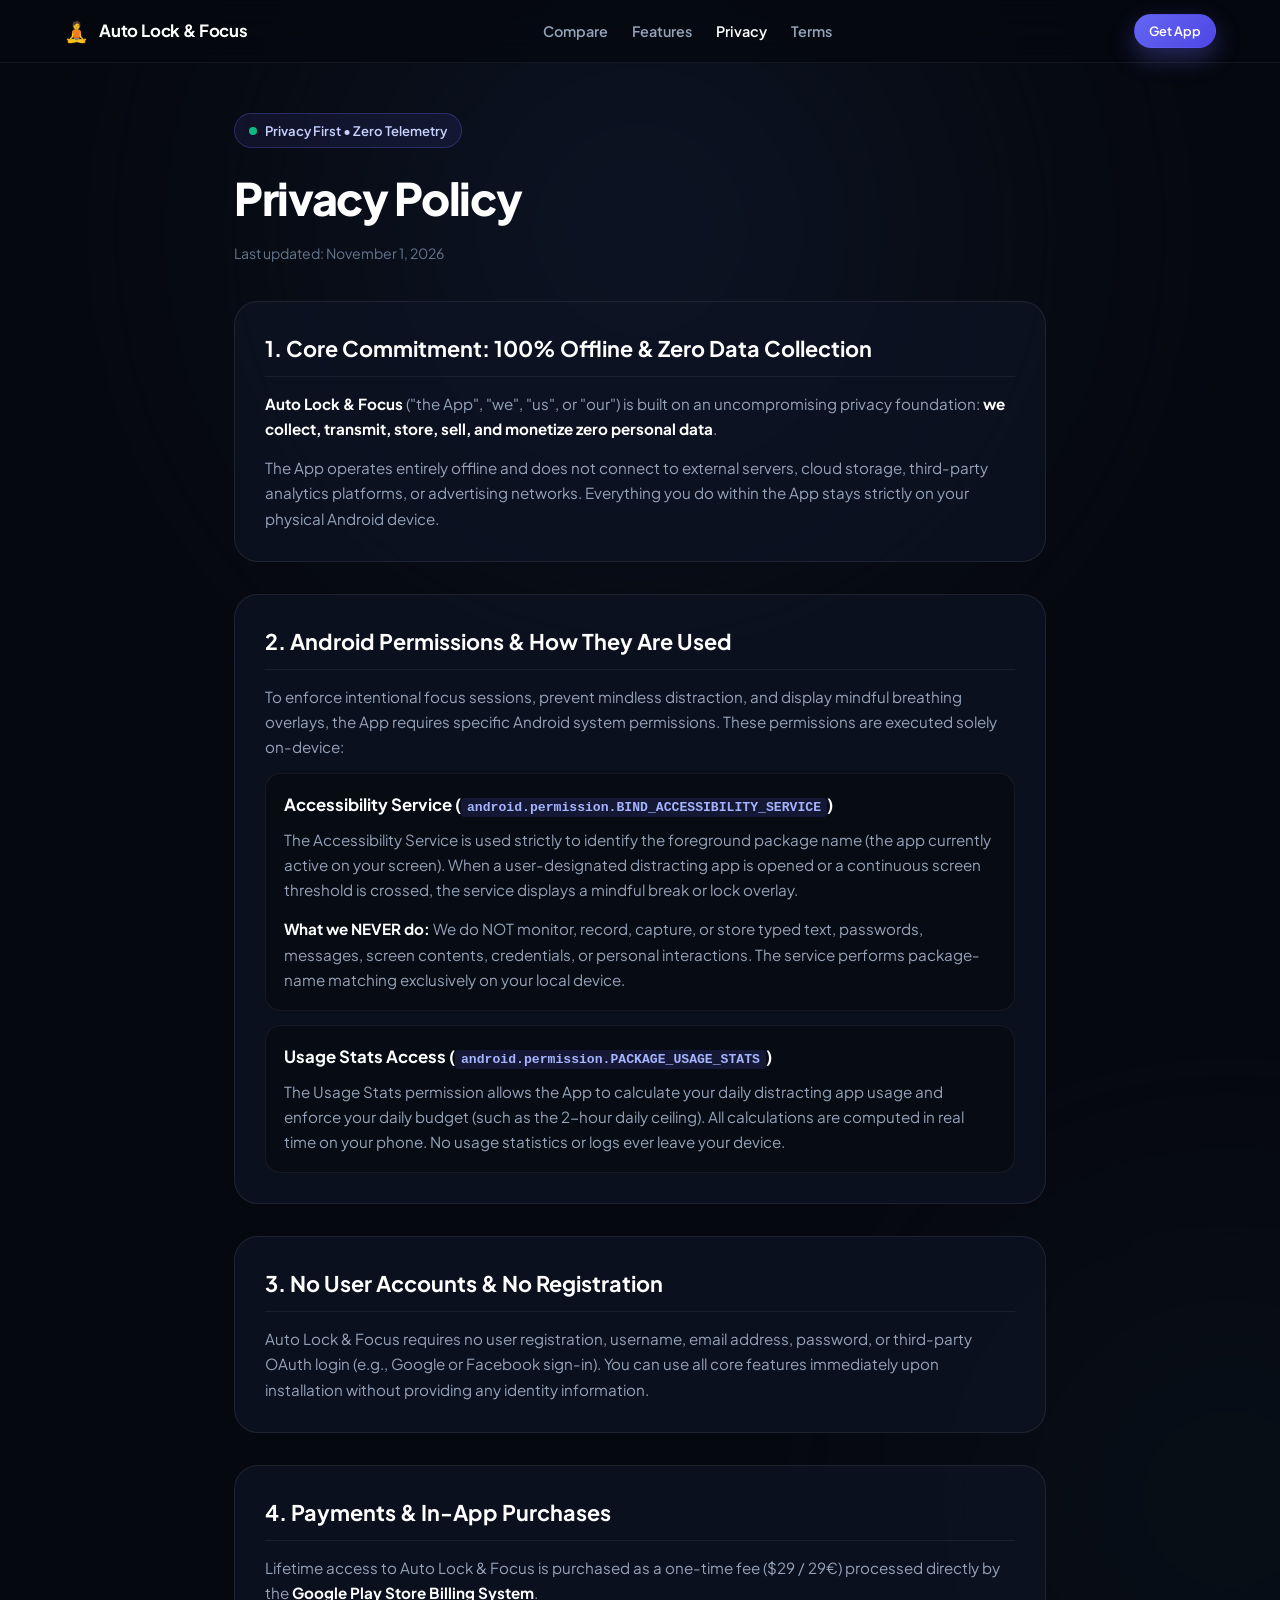
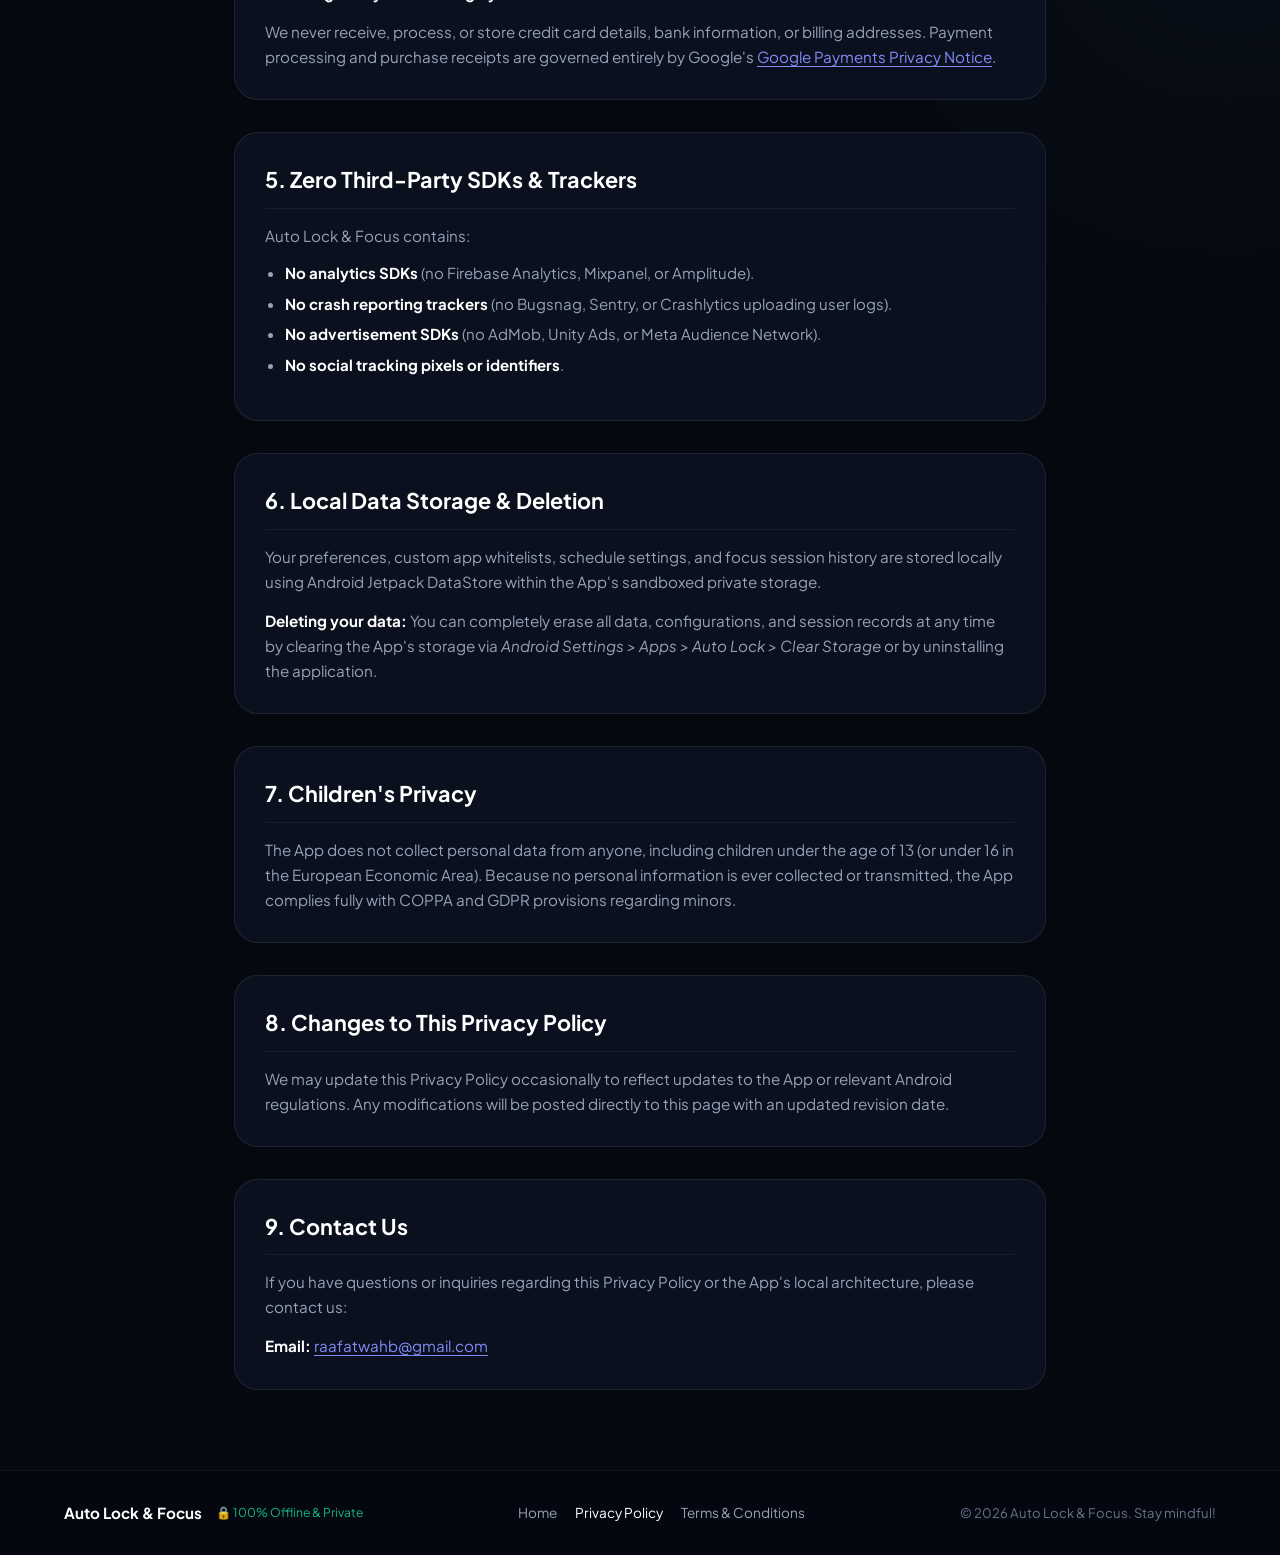
==== commit ade1653f: "Simplify site copy, integrate screenshots, enforce left-aligned mobile view, and add legal pages" ====
--- a/privacy.html
+++ b/privacy.html
@@ -4,7 +4,7 @@
     <meta charset="UTF-8">
     <meta name="viewport" content="width=device-width, initial-scale=1.0">
     <title>Privacy Policy — Auto Lock &amp; Focus</title>
-    <meta name="description" content="Privacy Policy for the Auto Lock &amp; Focus Android application. Zero personal data collection by the Developer; payment processing conducted via Google Play.">
+    <meta name="description" content="Privacy Policy for Auto Lock &amp; Focus. 100% offline, zero telemetry, no accounts, and zero personal data collection.">
     <link rel="preconnect" href="https://fonts.googleapis.com">
     <link rel="preconnect" href="https://fonts.gstatic.com" crossorigin>
     <link href="https://fonts.googleapis.com/css2?family=Instrument+Serif:ital@1&family=Plus+Jakarta+Sans:ital,wght@0,400;0,500;0,600;0,700;0,800;1,400&display=swap" rel="stylesheet">
@@ -13,117 +13,133 @@
 <body class="legal-page">
 
     <!-- Ambient Background Glows -->
-    <div class="glow-sphere glow-sphere-1" aria-hidden="true"></div>
-    <div class="glow-sphere glow-sphere-2" aria-hidden="true"></div>
+    <div class="glow-sphere glow-sphere-1"></div>
+    <div class="glow-sphere glow-sphere-2"></div>
+
+    <!-- Header Navigation -->
+    <header class="site-header">
+        <div class="header-container">
+            <a href="index.html" class="brand-link">
+                <span class="brand-icon">🧘</span>
+                <span class="brand-name">Auto Lock &amp; Focus</span>
+            </a>
+            <nav class="nav-links">
+                <a href="index.html#how-different" class="nav-link">Compare</a>
+                <a href="index.html#features" class="nav-link">Features</a>
+                <a href="privacy.html" class="nav-link active">Privacy</a>
+                <a href="terms.html" class="nav-link">Terms</a>
+            </nav>
+            <a href="https://google.com" target="_blank" rel="noopener noreferrer" class="btn btn-xs btn-primary nav-cta">Get App</a>
+        </div>
+    </header>
 
     <!-- Main Content Container -->
     <main class="page-container legal-container">
         <div class="legal-header">
-            <a href="index.html" class="back-home-link">&larr; Back to Auto Lock &amp; Focus</a>
+            <div class="badge-pill">
+                <span class="badge-dot pulse-dot"></span>
+                <span>Privacy First • Zero Telemetry</span>
+            </div>
             <h1 class="legal-title">Privacy Policy</h1>
-            <p class="legal-updated">Effective Date: November 1, 2026 &bull; Last Updated: November 2, 2026</p>
+            <p class="legal-updated">Last updated: November 1, 2026</p>
         </div>
 
         <article class="legal-content">
             <section class="legal-section">
-                <h2>1. Scope</h2>
+                <h2>1. Core Commitment: 100% Offline &amp; Zero Data Collection</h2>
                 <p>
-                    This Privacy Policy describes how information is handled in connection with the <strong>Auto Lock &amp; Focus</strong> Android application ("the App"), provided by its independent developer ("Developer", "we", "us", or "our"). By installing or using the App, you acknowledge this Privacy Policy.
+                    <strong>Auto Lock &amp; Focus</strong> ("the App", "we", "us", or "our") is built on an uncompromising privacy foundation: <strong>we collect, transmit, store, sell, and monetize zero personal data</strong>.
+                </p>
+                <p>
+                    The App operates entirely offline and does not connect to external servers, cloud storage, third-party analytics platforms, or advertising networks. Everything you do within the App stays strictly on your physical Android device.
                 </p>
             </section>
 
             <section class="legal-section">
-                <h2>2. Zero Data Collection by the Developer</h2>
+                <h2>2. Android Permissions &amp; How They Are Used</h2>
                 <p>
-                    <strong>We do not collect any personal data.</strong> The Developer does not collect, transmit, store on external servers, share, or sell any personally identifiable information ("PII"), usage statistics, behavioral telemetry, device identifiers, IP addresses, location data, or diagnostic logs.
-                </p>
-                <p>
-                    The App operates entirely offline on your device. We do not operate backend servers, cloud databases, or user account systems.
-                </p>
-            </section>
-
-            <section class="legal-section">
-                <h2>3. Payment Processing by Google Play</h2>
-                <p>
-                    Transactions on the Google Play Store are processed exclusively by <strong>Google LLC</strong> via <strong>Google Play Billing</strong>.
-                </p>
-                <p>
-                    When you acquire or purchase the App on Google Play, Google collects and processes your Google Account email address, payment instrument details, billing address, and transaction history to process orders, issue receipts, prevent fraud, and verify your entitlement across compatible devices.
-                </p>
-                <p>
-                    The Developer never receives or accesses your payment card details or raw billing credentials. Google acts as an independent data controller for billing transactions under the <a href="https://policies.google.com/privacy" target="_blank" rel="noopener noreferrer">Google Privacy Policy</a> and the <a href="https://payments.google.com/payments/apis-secure/get_legal_document?ldo=0&ldt=privacynotice" target="_blank" rel="noopener noreferrer">Google Payments Privacy Notice</a>.
-                </p>
-            </section>
-
-            <section class="legal-section">
-                <h2>4. Android Permissions &amp; On-Device Processing</h2>
-                <p>
-                    To enforce screen time limits, overnight schedules, and breathing pauses, the App requests specific Android system permissions. All data accessed through these permissions is processed strictly on your device and is never transmitted externally:
+                    To enforce intentional focus sessions, prevent mindless distraction, and display mindful breathing overlays, the App requires specific Android system permissions. These permissions are executed solely on-device:
                 </p>
                 
                 <div class="permission-item">
-                    <h3>Accessibility Service API (<code>android.permission.BIND_ACCESSIBILITY_SERVICE</code>)</h3>
+                    <h3>Accessibility Service (<code>android.permission.BIND_ACCESSIBILITY_SERVICE</code>)</h3>
                     <p>
-                        Used solely to detect the package name of the active foreground app so the App can display a lock screen or breathing pause overlay when a restricted app is opened or a continuous-use threshold is reached.
+                        The Accessibility Service is used strictly to identify the foreground package name (the app currently active on your screen). When a user-designated distracting app is opened or a continuous screen threshold is crossed, the service displays a mindful break or lock overlay.
                     </p>
                     <p>
-                        The App does not read, log, capture, or transmit on-screen text, keystrokes, passwords, messages, notifications, or credentials.
+                        <strong>What we NEVER do:</strong> We do NOT monitor, record, capture, or store typed text, passwords, messages, screen contents, credentials, or personal interactions. The service performs package-name matching exclusively on your local device.
                     </p>
                 </div>
 
                 <div class="permission-item">
-                    <h3>Package Usage Statistics (<code>android.permission.PACKAGE_USAGE_STATS</code>)</h3>
+                    <h3>Usage Stats Access (<code>android.permission.PACKAGE_USAGE_STATS</code>)</h3>
                     <p>
-                        Used solely to calculate aggregate foreground app usage durations locally on your device to enforce daily time caps.
+                        The Usage Stats permission allows the App to calculate your daily distracting app usage and enforce your daily budget (such as the 2-hour daily ceiling). All calculations are computed in real time on your phone. No usage statistics or logs ever leave your device.
                     </p>
                 </div>
             </section>
 
             <section class="legal-section">
-                <h2>5. Local Storage, Retention &amp; Deletion</h2>
+                <h2>3. No User Accounts &amp; No Registration</h2>
                 <p>
-                    App preferences, restricted app selections, schedules, and timer states are stored exclusively in the App's private, sandboxed storage on your device using Android Jetpack DataStore.
-                </p>
-                <p>
-                    You can permanently delete all local App data at any time via <em>Android Settings &gt; Apps &gt; Auto Lock &amp; Focus &gt; Storage &amp; Cache &gt; Clear Storage</em>, or by uninstalling the App.
+                    Auto Lock &amp; Focus requires no user registration, username, email address, password, or third-party OAuth login (e.g., Google or Facebook sign-in). You can use all core features immediately upon installation without providing any identity information.
                 </p>
             </section>
 
             <section class="legal-section">
-                <h2>6. No Third-Party Analytics or Advertising SDKs</h2>
+                <h2>4. Payments &amp; In-App Purchases</h2>
                 <p>
-                    The App contains no third-party analytics frameworks, crash reporters, advertising SDKs, or cross-app trackers.
+                    Lifetime access to Auto Lock &amp; Focus is purchased as a one-time fee ($29 / 29€) processed directly by the <strong>Google Play Store Billing System</strong>. 
+                </p>
+                <p>
+                    We never receive, process, or store credit card details, bank information, or billing addresses. Payment processing and purchase receipts are governed entirely by Google's <a href="https://policies.google.com/privacy" target="_blank" rel="noopener noreferrer">Google Payments Privacy Notice</a>.
                 </p>
             </section>
 
             <section class="legal-section">
-                <h2>7. Your Privacy Rights (GDPR, UK GDPR &amp; CCPA/CPRA)</h2>
+                <h2>5. Zero Third-Party SDKs &amp; Trackers</h2>
                 <p>
-                    Depending on your jurisdiction (including the European Economic Area, the United Kingdom, and California), you may have statutory rights to access, rectify, port, delete, or restrict the processing of your personal data, and to opt out of the sale or sharing of personal information. Because the Developer does not collect, hold, or sell any personal data off your device, we do not maintain any user records subject to access or deletion requests. For billing records held by Google, you may exercise your data rights directly through your <a href="https://myaccount.google.com/" target="_blank" rel="noopener noreferrer">Google Account</a>.
+                    Auto Lock &amp; Focus contains:
+                </p>
+                <ul>
+                    <li><strong>No analytics SDKs</strong> (no Firebase Analytics, Mixpanel, or Amplitude).</li>
+                    <li><strong>No crash reporting trackers</strong> (no Bugsnag, Sentry, or Crashlytics uploading user logs).</li>
+                    <li><strong>No advertisement SDKs</strong> (no AdMob, Unity Ads, or Meta Audience Network).</li>
+                    <li><strong>No social tracking pixels or identifiers</strong>.</li>
+                </ul>
+            </section>
+
+            <section class="legal-section">
+                <h2>6. Local Data Storage &amp; Deletion</h2>
+                <p>
+                    Your preferences, custom app whitelists, schedule settings, and focus session history are stored locally using Android Jetpack DataStore within the App's sandboxed private storage.
+                </p>
+                <p>
+                    <strong>Deleting your data:</strong> You can completely erase all data, configurations, and session records at any time by clearing the App's storage via <em>Android Settings &gt; Apps &gt; Auto Lock &gt; Clear Storage</em> or by uninstalling the application.
                 </p>
             </section>
 
             <section class="legal-section">
-                <h2>8. Children's Privacy</h2>
+                <h2>7. Children's Privacy</h2>
                 <p>
-                    We do not collect personal information from any user, including children under 13 (or the applicable age of digital consent under COPPA, GDPR, or local law).
+                    The App does not collect personal data from anyone, including children under the age of 13 (or under 16 in the European Economic Area). Because no personal information is ever collected or transmitted, the App complies fully with COPPA and GDPR provisions regarding minors.
                 </p>
             </section>
 
             <section class="legal-section">
-                <h2>9. Changes to This Policy</h2>
+                <h2>8. Changes to This Privacy Policy</h2>
                 <p>
-                    We may update this Privacy Policy to reflect legal or operational changes. Any updates will be posted on this page with a revised "Last Updated" date.
+                    We may update this Privacy Policy occasionally to reflect updates to the App or relevant Android regulations. Any modifications will be posted directly to this page with an updated revision date.
                 </p>
             </section>
 
             <section class="legal-section">
-                <h2>10. Contact</h2>
+                <h2>9. Contact Us</h2>
                 <p>
-                    For privacy or legal inquiries, contact the Developer at:
+                    If you have questions or inquiries regarding this Privacy Policy or the App's local architecture, please contact us:
                 </p>
                 <p>
-                    <strong>Email:</strong> <a href="mailto:rw00developer@gmail.com">rw00developer@gmail.com</a>
+                    <strong>Email:</strong> <a href="mailto:raafatwahb@gmail.com">raafatwahb@gmail.com</a>
                 </p>
             </section>
         </article>
@@ -137,11 +153,12 @@
                 <span class="footer-privacy-tag">🔒 100% Offline &amp; Private</span>
             </div>
             <div class="footer-nav">
+                <a href="index.html">Home</a>
                 <a href="privacy.html" class="active">Privacy Policy</a>
                 <a href="terms.html">Terms &amp; Conditions</a>
             </div>
             <div class="footer-meta">
-                <span>&copy; 2026 Auto Lock &amp; Focus. All rights reserved.</span>
+                <span>&copy; 2026 Auto Lock &amp; Focus. Stay mindful!</span>
             </div>
         </div>
     </footer>
--- a/style.css
+++ b/style.css
@@ -56,22 +56,14 @@
     -webkit-font-smoothing: antialiased;
     -moz-osx-font-smoothing: grayscale;
     overflow-x: hidden;
-    max-width: 100%;
 }
 
 body {
     min-height: 100vh;
-    width: 100%;
-    max-width: 100%;
-    overflow-x: hidden;
     position: relative;
     line-height: 1.6;
     background-color: var(--bg-dark);
     text-align: left;
-}
-
-img, svg {
-    max-width: 100%;
 }
 
 /* Typography Enhancements */
@@ -83,48 +75,108 @@
     letter-spacing: -0.01em;
 }
 
-/* Ambient Background Spheres (fixed & viewport-clamped to prevent horizontal overflow) */
+/* Ambient Background Spheres */
 .glow-sphere {
-    position: fixed;
+    position: absolute;
     border-radius: 50%;
     filter: blur(140px);
     pointer-events: none;
     z-index: 0;
-    opacity: 0.32;
-    max-width: 100vw;
+    opacity: 0.35;
 }
 
 .glow-sphere-1 {
     top: -120px;
     left: 50%;
     transform: translateX(-50%);
-    width: min(700px, 100vw);
-    height: min(700px, 100vw);
+    width: 700px;
+    height: 700px;
     background: radial-gradient(circle, rgba(99, 102, 241, 0.45) 0%, rgba(16, 185, 129, 0.15) 70%, transparent 100%);
 }
 
 .glow-sphere-2 {
-    top: 35%;
-    right: 0;
-    width: min(500px, 80vw);
-    height: min(500px, 80vw);
+    top: 38%;
+    right: -250px;
+    width: 600px;
+    height: 600px;
     background: radial-gradient(circle, rgba(16, 185, 129, 0.22) 0%, rgba(99, 102, 241, 0.1) 70%, transparent 100%);
 }
 
 .glow-sphere-3 {
-    bottom: 5%;
-    left: 0;
-    width: min(500px, 80vw);
-    height: min(500px, 80vw);
+    top: 75%;
+    left: -200px;
+    width: 600px;
+    height: 600px;
     background: radial-gradient(circle, rgba(99, 102, 241, 0.3) 0%, rgba(139, 92, 246, 0.12) 70%, transparent 100%);
+}
+
+/* ==========================================================================
+   HEADER NAVIGATION
+   ========================================================================== */
+.site-header {
+    position: sticky;
+    top: 0;
+    z-index: 100;
+    background: rgba(6, 8, 16, 0.8);
+    backdrop-filter: blur(16px);
+    -webkit-backdrop-filter: blur(16px);
+    border-bottom: 1px solid rgba(255, 255, 255, 0.06);
+    padding: 14px 0;
+}
+
+.header-container {
+    max-width: 1200px;
+    margin: 0 auto;
+    padding: 0 24px;
+    display: flex;
+    align-items: center;
+    justify-content: space-between;
+    gap: 20px;
+}
+
+.brand-link {
+    display: flex;
+    align-items: center;
+    gap: 10px;
+    text-decoration: none;
+    color: #ffffff;
+    font-weight: 700;
+    font-size: 1.05rem;
+    letter-spacing: -0.01em;
+}
+
+.brand-icon {
+    font-size: 1.25rem;
+}
+
+.nav-links {
+    display: flex;
+    align-items: center;
+    gap: 24px;
+}
+
+.nav-link {
+    color: var(--text-secondary);
+    text-decoration: none;
+    font-size: 0.9rem;
+    font-weight: 600;
+    transition: color 0.2s ease;
+}
+
+.nav-link:hover,
+.nav-link.active {
+    color: #ffffff;
+}
+
+.nav-cta {
+    margin-left: 8px;
 }
 
 /* Page Container */
 .page-container {
-    width: 100%;
-    max-width: 1160px;
+    max-width: 1200px;
     margin: 0 auto;
-    padding: 36px 24px 0;
+    padding: 40px 24px 0;
     position: relative;
     z-index: 1;
     text-align: left;
@@ -133,8 +185,8 @@
 /* Page Load Animations */
 .load-fade-up {
     opacity: 0;
-    transform: translateY(20px);
-    animation: loadFadeUpAnim 0.7s cubic-bezier(0.16, 1, 0.3, 1) forwards;
+    transform: translateY(24px);
+    animation: loadFadeUpAnim 0.8s cubic-bezier(0.16, 1, 0.3, 1) forwards;
     animation-delay: var(--delay, 0s);
 }
 
@@ -156,15 +208,24 @@
     font-weight: 600;
     font-size: 0.96rem;
     text-decoration: none;
-    transition: all 0.25s cubic-bezier(0.16, 1, 0.3, 1);
+    transition: all 0.3s cubic-bezier(0.16, 1, 0.3, 1);
     cursor: pointer;
     border: 1px solid transparent;
-    max-width: 100%;
 }
 
 .btn-large {
-    padding: 16px 34px;
-    font-size: 1.02rem;
+    padding: 16px 36px;
+    font-size: 1.05rem;
+}
+
+.btn-sm {
+    padding: 8px 18px;
+    font-size: 0.85rem;
+}
+
+.btn-xs {
+    padding: 6px 14px;
+    font-size: 0.8rem;
 }
 
 .btn-primary {
@@ -192,16 +253,25 @@
     transform: translateY(-2px);
 }
 
+.btn-outline {
+    background: transparent;
+    color: var(--text-secondary);
+    border: 1px solid var(--surface-border);
+}
+
+.btn-outline:hover {
+    color: #ffffff;
+    border-color: rgba(255, 255, 255, 0.3);
+}
+
 .btn-icon {
     width: 18px;
     height: 18px;
-    flex-shrink: 0;
 }
 
 .arrow-icon {
     width: 16px;
     height: 16px;
-    flex-shrink: 0;
     transition: transform 0.2s ease;
 }
 
@@ -228,7 +298,6 @@
     height: 8px;
     border-radius: 50%;
     background: #10b981;
-    flex-shrink: 0;
 }
 
 .pulse-dot {
@@ -247,10 +316,11 @@
    ========================================================================== */
 .hero-section {
     display: grid;
-    grid-template-columns: minmax(0, 1.15fr) minmax(0, 0.85fr);
-    align-items: center;
-    gap: 44px;
-    padding: 32px 0 64px;
+    grid-template-columns: 1.15fr 0.85fr;
+    align-items: center;
+    gap: 50px;
+    padding: 50px 0 80px;
+    min-height: 80vh;
     text-align: left;
 }
 
@@ -258,13 +328,12 @@
     display: flex;
     flex-direction: column;
     align-items: flex-start;
-    gap: 20px;
-    text-align: left;
-    min-width: 0;
+    gap: 22px;
+    text-align: left;
 }
 
 .hero-title {
-    font-size: 3.35rem;
+    font-size: 3.5rem;
     font-weight: 800;
     line-height: 1.1;
     letter-spacing: -0.035em;
@@ -273,10 +342,10 @@
 }
 
 .hero-subtitle {
-    font-size: 1.08rem;
+    font-size: 1.1rem;
     line-height: 1.6;
     color: var(--text-secondary);
-    max-width: 560px;
+    max-width: 580px;
     text-align: left;
 }
 
@@ -287,10 +356,24 @@
 .hero-cta-group {
     display: flex;
     align-items: center;
-    gap: 14px;
-    margin-top: 4px;
+    gap: 16px;
+    margin-top: 6px;
     flex-wrap: wrap;
     justify-content: flex-start;
+}
+
+.hero-specs {
+    display: flex;
+    align-items: center;
+    gap: 10px;
+    font-size: 0.84rem;
+    color: var(--text-muted);
+    justify-content: flex-start;
+    flex-wrap: wrap;
+}
+
+.spec-dot {
+    color: rgba(255, 255, 255, 0.2);
 }
 
 /* Hero Phone Mockup Visual */
@@ -299,42 +382,114 @@
     display: flex;
     justify-content: center;
     align-items: center;
-    min-width: 0;
-}
-
-.hero-phone-card,
-.phone-mockup-frame {
+}
+
+.hero-phone-card {
     position: relative;
-    width: 100%;
-    max-width: 290px;
-    border-radius: 36px;
+    width: 310px;
+    border-radius: 40px;
     padding: 8px;
-    background: linear-gradient(135deg, rgba(255, 255, 255, 0.14) 0%, rgba(255, 255, 255, 0.03) 100%);
-    border: 1px solid rgba(255, 255, 255, 0.14);
-    box-shadow: 0 25px 65px rgba(0, 0, 0, 0.65);
+    background: linear-gradient(135deg, rgba(255, 255, 255, 0.15) 0%, rgba(255, 255, 255, 0.02) 100%);
+    border: 1px solid rgba(255, 255, 255, 0.15);
+    box-shadow: 0 30px 80px rgba(0, 0, 0, 0.7);
+    transition: transform 0.5s ease;
+}
+
+.hero-phone-card.rotated-left {
+    transform: perspective(1000px) rotateY(-8deg) rotateX(4deg) rotateZ(-2deg);
+}
+
+.hero-phone-card:hover {
+    transform: perspective(1000px) rotateY(0deg) rotateX(0deg) rotateZ(0deg) translateY(-8px);
 }
 
 .phone-mockup-img {
     width: 100%;
     height: auto;
-    border-radius: 28px;
+    border-radius: 32px;
     display: block;
 }
 
+/* Floating Badges */
+.floating-badge {
+    position: absolute;
+    display: flex;
+    align-items: center;
+    gap: 10px;
+    padding: 10px 14px;
+    background: rgba(14, 20, 36, 0.9);
+    backdrop-filter: blur(16px);
+    -webkit-backdrop-filter: blur(16px);
+    border: 1px solid rgba(255, 255, 255, 0.12);
+    border-radius: 14px;
+    box-shadow: 0 15px 35px rgba(0, 0, 0, 0.5);
+    z-index: 5;
+    animation: floatBadge 4s ease-in-out infinite alternate;
+}
+
+.badge-top-right {
+    top: 25px;
+    right: -30px;
+    animation-delay: 0s;
+}
+
+.badge-bottom-left {
+    bottom: 35px;
+    left: -35px;
+    animation-delay: 1.5s;
+}
+
+@keyframes floatBadge {
+    0% { transform: translateY(0); }
+    100% { transform: translateY(-8px); }
+}
+
+.badge-icon {
+    width: 28px;
+    height: 28px;
+    border-radius: 7px;
+    display: flex;
+    align-items: center;
+    justify-content: center;
+    font-size: 0.9rem;
+}
+
+.green-icon {
+    background: rgba(16, 185, 129, 0.2);
+    color: #10b981;
+}
+
+.indigo-icon {
+    background: rgba(99, 102, 241, 0.2);
+    color: #818cf8;
+}
+
+.badge-label {
+    font-size: 0.68rem;
+    text-transform: uppercase;
+    letter-spacing: 0.05em;
+    color: var(--text-muted);
+}
+
+.badge-val {
+    font-size: 0.82rem;
+    font-weight: 700;
+    color: #ffffff;
+}
+
 /* ==========================================================================
-   2. COMPARISON SECTION
+   2. THE SHOWDOWN SECTION (REAL SCREENSHOTS)
    ========================================================================== */
 .comparison-section {
-    padding: 56px 0 64px;
-    border-top: 1px solid rgba(255, 255, 255, 0.05);
-    scroll-margin-top: 32px;
+    padding: 70px 0 80px;
+    scroll-margin-top: 60px;
     text-align: left;
 }
 
 .section-header {
-    margin-bottom: 32px;
-    text-align: left;
-    max-width: 760px;
+    margin-bottom: 40px;
+    text-align: left;
+    max-width: 800px;
 }
 
 .section-tag {
@@ -343,22 +498,22 @@
     text-transform: uppercase;
     letter-spacing: 0.1em;
     color: var(--primary-indigo);
-    margin-bottom: 8px;
+    margin-bottom: 10px;
     text-align: left;
 }
 
 .section-title {
-    font-size: 2.2rem;
+    font-size: 2.3rem;
     font-weight: 800;
-    line-height: 1.18;
+    line-height: 1.2;
     letter-spacing: -0.03em;
     color: #ffffff;
-    margin-bottom: 10px;
+    margin-bottom: 12px;
     text-align: left;
 }
 
 .section-description {
-    font-size: 1rem;
+    font-size: 1.02rem;
     color: var(--text-secondary);
     line-height: 1.55;
     text-align: left;
@@ -367,24 +522,35 @@
 /* Showdown 3-Card Grid */
 .showdown-grid {
     display: grid;
-    grid-template-columns: repeat(3, minmax(0, 1fr));
-    gap: 20px;
+    grid-template-columns: repeat(3, 1fr);
+    gap: 22px;
 }
 
 .showdown-card {
     background: var(--bg-card);
     border: 1px solid var(--surface-border);
     border-radius: var(--radius-lg);
-    padding: 22px;
+    padding: 24px;
     display: flex;
     flex-direction: column;
     justify-content: flex-start;
     box-shadow: var(--shadow-card);
     backdrop-filter: blur(20px);
     -webkit-backdrop-filter: blur(20px);
-    transition: border-color 0.25s ease;
-    text-align: left;
-    min-width: 0;
+    transition: transform 0.3s ease, border-color 0.3s ease;
+    text-align: left;
+}
+
+.showdown-card:hover {
+    transform: translateY(-4px);
+}
+
+.showdown-card-title {
+    font-size: 1.15rem;
+    font-weight: 700;
+    color: #ffffff;
+    margin-bottom: 8px;
+    text-align: left;
 }
 
 .card-pill {
@@ -393,11 +559,10 @@
     gap: 6px;
     padding: 4px 10px;
     border-radius: 6px;
-    font-size: 0.76rem;
+    font-size: 0.78rem;
     font-weight: 700;
     margin-bottom: 12px;
     width: fit-content;
-    max-width: 100%;
 }
 
 .tag-danger {
@@ -413,10 +578,10 @@
 }
 
 .showdown-body {
-    font-size: 0.96rem;
+    font-size: 0.92rem;
     color: var(--text-secondary);
-    line-height: 1.55;
-    margin-bottom: 16px;
+    line-height: 1.5;
+    margin-bottom: 18px;
     text-align: left;
 }
 
@@ -441,9 +606,10 @@
 
 .showcase-img {
     width: 100%;
-    height: 230px;
+    height: 240px;
     object-fit: cover;
     display: block;
+    transition: transform 0.4s ease;
 }
 
 .showcase-img-center {
@@ -454,77 +620,146 @@
     object-position: top center;
 }
 
+.showdown-card:hover .showcase-img {
+    transform: scale(1.03);
+}
+
+.screenshot-caption {
+    padding: 10px 14px;
+    font-size: 0.76rem;
+    font-weight: 700;
+    letter-spacing: 0.02em;
+    background: rgba(10, 14, 26, 0.95);
+    border-top: 1px solid rgba(255, 255, 255, 0.08);
+    text-align: left;
+}
+
+.screenshot-caption.danger-caption {
+    color: #fb7185;
+}
+
+.screenshot-caption.success-caption {
+    color: #34d399;
+}
+
 /* ==========================================================================
-   3. MERGED FEATURES SECTION
+   3. FEATURES & DETAIL SECTIONS
    ========================================================================== */
 .feature-detail-section {
-    padding: 56px 0 64px;
+    padding: 70px 0;
     border-top: 1px solid rgba(255, 255, 255, 0.05);
-    scroll-margin-top: 32px;
-    text-align: left;
-}
-
+    scroll-margin-top: 60px;
+    text-align: left;
+}
+
+/* Cards Duo */
+.cards-duo {
+    display: grid;
+    grid-template-columns: repeat(2, 1fr);
+    gap: 24px;
+}
+
+.dual-feature-card {
+    background: var(--bg-card);
+    border: 1px solid var(--surface-border);
+    border-radius: var(--radius-lg);
+    padding: 28px;
+    display: flex;
+    flex-direction: column;
+    justify-content: space-between;
+    box-shadow: var(--shadow-card);
+    backdrop-filter: blur(20px);
+    -webkit-backdrop-filter: blur(20px);
+    transition: transform 0.3s ease, border-color 0.3s ease;
+    text-align: left;
+}
+
+.dual-feature-card:hover {
+    transform: translateY(-4px);
+    border-color: rgba(99, 102, 241, 0.35);
+}
+
+.feature-icon-badge {
+    font-size: 1.5rem;
+    margin-bottom: 12px;
+}
+
+.dual-title {
+    font-size: 1.3rem;
+    font-weight: 700;
+    color: #ffffff;
+    margin-bottom: 8px;
+    text-align: left;
+}
+
+.dual-desc {
+    font-size: 0.93rem;
+    color: var(--text-secondary);
+    line-height: 1.55;
+    margin-bottom: 16px;
+    text-align: left;
+}
+
+.feature-highlight-pill {
+    padding: 8px 12px;
+    border-radius: 8px;
+    background: rgba(255, 255, 255, 0.04);
+    border: 1px solid rgba(255, 255, 255, 0.06);
+    font-size: 0.8rem;
+    color: #c7d2fe;
+    text-align: left;
+}
+
+/* Feature Split Layout */
 .feature-split-layout {
     display: grid;
-    grid-template-columns: minmax(0, 1.2fr) minmax(0, 0.8fr);
-    gap: 44px;
-    align-items: center;
-    text-align: left;
+    grid-template-columns: 1fr 1fr;
+    gap: 50px;
+    align-items: center;
+    text-align: left;
+}
+
+.feature-split-layout.reversed {
+    grid-template-columns: 1fr 1fr;
 }
 
 .feature-split-text {
     display: flex;
     flex-direction: column;
-    gap: 14px;
-    text-align: left;
-    min-width: 0;
+    gap: 16px;
+    text-align: left;
 }
 
 .feature-body-p {
-    font-size: 1rem;
+    font-size: 1.02rem;
     color: var(--text-secondary);
-    line-height: 1.58;
-    text-align: left;
-}
-
-.merged-features-list {
+    line-height: 1.6;
+    text-align: left;
+}
+
+.feature-body-p strong {
+    color: #ffffff;
+}
+
+.perk-bullets {
     display: flex;
     flex-direction: column;
-    gap: 14px;
-    margin-top: 8px;
-}
-
-.merged-feature-item {
-    display: flex;
-    align-items: flex-start;
-    gap: 14px;
-    padding: 18px 20px;
-    background: var(--bg-card);
-    border: 1px solid var(--surface-border);
-    border-radius: var(--radius-md);
-    text-align: left;
-}
-
-.merged-feature-icon {
-    font-size: 1.35rem;
-    line-height: 1.2;
-    flex-shrink: 0;
-    margin-top: 2px;
-}
-
-.merged-feature-title {
-    font-size: 1.02rem;
+    gap: 10px;
+    margin-top: 6px;
+}
+
+.perk-bullet-item {
+    display: flex;
+    align-items: center;
+    gap: 10px;
+    font-size: 0.9rem;
+    color: #ffffff;
+    text-align: left;
+}
+
+.perk-check {
+    color: var(--accent-emerald);
     font-weight: 700;
-    color: #ffffff;
-    margin-bottom: 4px;
-    text-align: left;
-}
-
-.merged-feature-desc {
-    font-size: 0.9rem;
-    color: var(--text-secondary);
-    line-height: 1.5;
-    text-align: left;
 }
 
 .feature-split-visual {
@@ -532,14 +767,192 @@
     display: flex;
     justify-content: center;
     align-items: center;
-    min-width: 0;
+}
+
+.phone-mockup-frame {
+    position: relative;
+    width: 300px;
+    border-radius: 40px;
+    padding: 8px;
+    background: linear-gradient(135deg, rgba(255, 255, 255, 0.12) 0%, rgba(255, 255, 255, 0.02) 100%);
+    border: 1px solid rgba(255, 255, 255, 0.12);
+    box-shadow: 0 25px 60px rgba(0, 0, 0, 0.6);
+    transition: transform 0.4s ease;
+}
+
+.phone-mockup-frame.rotated-right {
+    transform: perspective(1000px) rotateY(8deg) rotateX(4deg) rotateZ(2deg);
+}
+
+.phone-mockup-frame.rotated-left {
+    transform: perspective(1000px) rotateY(-8deg) rotateX(4deg) rotateZ(-2deg);
+}
+
+.phone-mockup-frame:hover {
+    transform: perspective(1000px) rotateY(0deg) rotateX(0deg) rotateZ(0deg) translateY(-6px);
+}
+
+/* Interactive Timer Pill on Auto-Revert Mockup */
+.interactive-timer-pill {
+    position: absolute;
+    bottom: 25px;
+    left: 50%;
+    transform: translateX(-50%);
+    width: 90%;
+    background: rgba(14, 20, 36, 0.94);
+    backdrop-filter: blur(20px);
+    -webkit-backdrop-filter: blur(20px);
+    border: 1px solid rgba(99, 102, 241, 0.4);
+    border-radius: 14px;
+    padding: 12px 14px;
+    box-shadow: 0 15px 35px rgba(0, 0, 0, 0.6);
+    text-align: left;
+}
+
+.pill-top-row {
+    display: flex;
+    align-items: center;
+    gap: 8px;
+    font-size: 0.78rem;
+    font-weight: 700;
+    color: #ffffff;
+    margin-bottom: 4px;
+    text-align: left;
+}
+
+.pill-status-dot {
+    width: 8px;
+    height: 8px;
+    border-radius: 50%;
+    background: #10b981;
+}
+
+.pill-timer {
+    font-size: 1.1rem;
+    font-weight: 800;
+    color: #a5b4fc;
+    letter-spacing: -0.02em;
+    margin-bottom: 6px;
+    text-align: left;
+}
+
+.pill-progress-bar {
+    width: 100%;
+    height: 4px;
+    background: rgba(255, 255, 255, 0.1);
+    border-radius: 10px;
+    overflow: hidden;
+    margin-bottom: 6px;
+}
+
+.pill-progress-fill {
+    width: 90%;
+    height: 100%;
+    background: linear-gradient(90deg, #6366f1, #10b981);
+    border-radius: 10px;
+    transition: width 1s linear;
+}
+
+.pill-footer-note {
+    font-size: 0.7rem;
+    color: var(--text-muted);
+    text-align: left;
+}
+
+/* Mindful Breathing Visualizer Card */
+.interactive-breathing-card {
+    position: absolute;
+    bottom: 25px;
+    left: 50%;
+    transform: translateX(-50%);
+    width: 88%;
+    background: rgba(14, 20, 36, 0.94);
+    backdrop-filter: blur(20px);
+    -webkit-backdrop-filter: blur(20px);
+    border: 1px solid rgba(16, 185, 129, 0.4);
+    border-radius: 18px;
+    padding: 14px;
+    box-shadow: 0 15px 35px rgba(0, 0, 0, 0.6);
+    display: flex;
+    flex-direction: column;
+    align-items: center;
+    gap: 10px;
+}
+
+.breathing-guide-title {
+    font-size: 0.76rem;
+    font-weight: 700;
+    text-transform: uppercase;
+    letter-spacing: 0.05em;
+    color: #6ee7b7;
+    text-align: left;
+}
+
+.breathing-ring-wrapper {
+    position: relative;
+    width: 80px;
+    height: 80px;
+    display: flex;
+    align-items: center;
+    justify-content: center;
+}
+
+.breathing-ring-outer {
+    position: absolute;
+    width: 100%;
+    height: 100%;
+    border-radius: 50%;
+    border: 2px solid rgba(16, 185, 129, 0.5);
+    background: radial-gradient(circle, rgba(16, 185, 129, 0.2) 0%, transparent 70%);
+    animation: breathingPulse 8s ease-in-out infinite;
+}
+
+.breathing-ring-inner {
+    position: relative;
+    z-index: 2;
+}
+
+.breathing-instruction {
+    font-size: 0.8rem;
+    font-weight: 700;
+    color: #ffffff;
+}
+
+@keyframes breathingPulse {
+    0%, 100% {
+        transform: scale(0.7);
+        opacity: 0.4;
+    }
+    50% {
+        transform: scale(1.15);
+        opacity: 1;
+        box-shadow: 0 0 25px rgba(16, 185, 129, 0.5);
+    }
+}
+
+.reflection-mini-box {
+    display: flex;
+    align-items: center;
+    gap: 12px;
+    background: rgba(16, 185, 129, 0.08);
+    border: 1px solid rgba(16, 185, 129, 0.2);
+    border-radius: var(--radius-md);
+    padding: 12px 16px;
+    font-size: 0.9rem;
+    color: #a7f3d0;
+    text-align: left;
+}
+
+.reflection-icon {
+    font-size: 1.2rem;
+    flex-shrink: 0;
 }
 
 /* ==========================================================================
-   4. FINAL CTA SECTION
+   FINAL CTA SECTION
    ========================================================================== */
 .cta-section {
-    padding: 40px 0 72px;
+    padding: 60px 0 90px;
     text-align: left;
 }
 
@@ -548,8 +961,8 @@
     background: linear-gradient(180deg, rgba(99, 102, 241, 0.15) 0%, rgba(14, 20, 36, 0.9) 100%);
     border: 1px solid rgba(99, 102, 241, 0.35);
     border-radius: var(--radius-xl);
-    padding: 44px 36px;
-    box-shadow: 0 25px 70px rgba(0, 0, 0, 0.65);
+    padding: 50px 40px;
+    box-shadow: 0 30px 80px rgba(0, 0, 0, 0.7);
     overflow: hidden;
     text-align: left;
 }
@@ -558,8 +971,8 @@
     position: absolute;
     top: -50%;
     left: 20%;
-    width: min(450px, 80vw);
-    height: min(450px, 80vw);
+    width: 500px;
+    height: 500px;
     border-radius: 50%;
     background: radial-gradient(circle, rgba(99, 102, 241, 0.35) 0%, transparent 70%);
     filter: blur(80px);
@@ -567,12 +980,12 @@
 }
 
 .cta-title {
-    font-size: 2.5rem;
+    font-size: 2.7rem;
     font-weight: 800;
     line-height: 1.15;
     letter-spacing: -0.03em;
     color: #ffffff;
-    margin-bottom: 22px;
+    margin-bottom: 24px;
     position: relative;
     z-index: 1;
     text-align: left;
@@ -581,7 +994,7 @@
 .cta-btn-wrapper {
     position: relative;
     z-index: 1;
-    margin-bottom: 18px;
+    margin-bottom: 20px;
     display: flex;
     justify-content: flex-start;
 }
@@ -592,7 +1005,7 @@
     display: flex;
     align-items: center;
     justify-content: flex-start;
-    gap: 18px;
+    gap: 20px;
     font-size: 0.85rem;
     color: var(--text-muted);
     flex-wrap: wrap;
@@ -604,22 +1017,20 @@
    ========================================================================== */
 .simple-footer {
     border-top: 1px solid rgba(255, 255, 255, 0.06);
-    padding: 28px 0;
+    padding: 30px 0;
     background: rgba(6, 8, 16, 0.95);
-    position: relative;
-    z-index: 1;
     text-align: left;
 }
 
 .footer-container {
-    max-width: 1160px;
+    max-width: 1200px;
     margin: 0 auto;
     padding: 0 24px;
     display: flex;
     align-items: center;
     justify-content: space-between;
     flex-wrap: wrap;
-    gap: 18px;
+    gap: 20px;
     text-align: left;
 }
 
@@ -627,7 +1038,6 @@
     display: flex;
     align-items: center;
     gap: 14px;
-    flex-wrap: wrap;
     text-align: left;
 }
 
@@ -645,7 +1055,7 @@
 .footer-nav {
     display: flex;
     align-items: center;
-    gap: 20px;
+    gap: 18px;
     flex-wrap: wrap;
     text-align: left;
 }
@@ -672,42 +1082,29 @@
    LEGAL PAGES STYLES (Privacy & Terms)
    ========================================================================== */
 .legal-container {
-    padding-top: 40px;
-    padding-bottom: 72px;
+    padding-top: 50px;
+    padding-bottom: 80px;
     max-width: 860px;
     text-align: left;
 }
 
 .legal-header {
-    margin-bottom: 32px;
-    text-align: left;
-}
-
-.back-home-link {
-    display: inline-block;
-    font-size: 0.88rem;
-    font-weight: 600;
-    color: #a5b4fc;
-    text-decoration: none;
-    margin-bottom: 12px;
-    transition: color 0.2s ease;
-}
-
-.back-home-link:hover {
-    color: #ffffff;
+    margin-bottom: 36px;
+    text-align: left;
 }
 
 .legal-title {
-    font-size: 2.6rem;
+    font-size: 2.8rem;
     font-weight: 800;
     letter-spacing: -0.03em;
     color: #ffffff;
-    margin-bottom: 6px;
+    margin-top: 14px;
+    margin-bottom: 8px;
     text-align: left;
 }
 
 .legal-updated {
-    font-size: 0.86rem;
+    font-size: 0.88rem;
     color: var(--text-muted);
     text-align: left;
 }
@@ -715,7 +1112,7 @@
 .legal-content {
     display: flex;
     flex-direction: column;
-    gap: 24px;
+    gap: 32px;
     text-align: left;
 }
 
@@ -723,27 +1120,25 @@
     background: var(--bg-card);
     border: 1px solid var(--surface-border);
     border-radius: var(--radius-lg);
-    padding: 28px;
-    text-align: left;
-    overflow-wrap: anywhere;
-    word-break: break-word;
+    padding: 30px;
+    text-align: left;
 }
 
 .legal-section h2 {
-    font-size: 1.25rem;
+    font-size: 1.35rem;
     font-weight: 700;
     color: #ffffff;
-    margin-bottom: 12px;
+    margin-bottom: 14px;
     text-align: left;
     border-bottom: 1px solid rgba(255, 255, 255, 0.06);
     padding-bottom: 10px;
 }
 
 .legal-section p {
-    font-size: 0.94rem;
+    font-size: 0.95rem;
     color: var(--text-secondary);
     line-height: 1.65;
-    margin-bottom: 12px;
+    margin-bottom: 14px;
     text-align: left;
 }
 
@@ -768,7 +1163,7 @@
 .legal-section ul {
     margin-left: 20px;
     margin-top: 8px;
-    margin-bottom: 12px;
+    margin-bottom: 14px;
     display: flex;
     flex-direction: column;
     gap: 8px;
@@ -792,7 +1187,7 @@
 }
 
 .permission-item h3 {
-    font-size: 1rem;
+    font-size: 1.05rem;
     font-weight: 700;
     color: #ffffff;
     margin-bottom: 8px;
@@ -801,13 +1196,11 @@
 
 .permission-item code {
     font-family: monospace;
-    font-size: 0.8rem;
+    font-size: 0.82rem;
     background: rgba(99, 102, 241, 0.15);
     color: #a5b4fc;
     padding: 2px 6px;
     border-radius: 4px;
-    overflow-wrap: anywhere;
-    word-break: break-word;
 }
 
 /* ==========================================================================
@@ -816,8 +1209,8 @@
    ========================================================================== */
 [data-scroll-animate] {
     opacity: 0;
-    transform: translateY(20px);
-    transition: opacity 0.65s cubic-bezier(0.16, 1, 0.3, 1), transform 0.65s cubic-bezier(0.16, 1, 0.3, 1);
+    transform: translateY(24px);
+    transition: opacity 0.7s cubic-bezier(0.16, 1, 0.3, 1), transform 0.7s cubic-bezier(0.16, 1, 0.3, 1);
 }
 
 [data-scroll-animate].animated {
@@ -829,7 +1222,7 @@
     .hero-section {
         grid-template-columns: 1fr;
         text-align: left !important;
-        gap: 36px;
+        gap: 40px;
     }
 
     .hero-content {
@@ -853,14 +1246,20 @@
         grid-template-columns: 1fr;
     }
 
-    .feature-split-layout {
+    .cards-duo {
         grid-template-columns: 1fr;
-        gap: 36px;
+    }
+
+    .feature-split-layout,
+    .feature-split-layout.reversed {
+        grid-template-columns: 1fr;
+        gap: 40px;
         text-align: left !important;
     }
 }
 
 @media (max-width: 768px) {
+    /* Strict left alignment for all text elements on mobile */
     body,
     main,
     section,
@@ -876,23 +1275,26 @@
         text-align: left;
     }
 
-    .page-container {
-        padding: 24px 18px 0;
-    }
-
     .hero-section {
-        padding: 16px 0 48px;
+        padding: 30px 0 60px;
+        text-align: left !important;
+    }
+
+    .hero-content {
+        align-items: flex-start !important;
         text-align: left !important;
     }
 
     .hero-title {
-        font-size: 2.35rem;
+        font-size: 2.4rem;
         text-align: left !important;
     }
 
     .hero-subtitle {
-        font-size: 0.98rem;
-        text-align: left !important;
+        font-size: 1rem;
+        text-align: left !important;
+        margin-left: 0 !important;
+        margin-right: 0 !important;
     }
 
     .hero-cta-group {
@@ -900,39 +1302,119 @@
         width: 100%;
     }
 
+    .hero-specs {
+        justify-content: flex-start !important;
+        text-align: left !important;
+    }
+
+    .section-header {
+        text-align: left !important;
+        margin-left: 0 !important;
+        margin-right: 0 !important;
+    }
+
+    .section-tag,
+    .section-title,
+    .section-description {
+        text-align: left !important;
+    }
+
     .section-title {
-        font-size: 1.8rem;
+        font-size: 1.85rem;
     }
 
     .showdown-card {
-        padding: 18px;
+        padding: 20px;
+        text-align: left !important;
+    }
+
+    .showdown-card-title,
+    .showdown-body,
+    .screenshot-caption {
+        text-align: left !important;
+    }
+
+    .dual-feature-card {
+        padding: 22px;
+        text-align: left !important;
+    }
+
+    .dual-title,
+    .dual-desc {
+        text-align: left !important;
+    }
+
+    .feature-split-text,
+    .feature-body-p,
+    .perk-bullet-item {
+        text-align: left !important;
     }
 
     .cta-card {
-        padding: 32px 20px;
+        padding: 36px 20px;
+        text-align: left !important;
     }
 
     .cta-title {
-        font-size: 1.95rem;
+        font-size: 2rem;
+        text-align: left !important;
+    }
+
+    .cta-btn-wrapper {
+        justify-content: flex-start !important;
+    }
+
+    .cta-perks-row {
+        justify-content: flex-start !important;
+        text-align: left !important;
     }
 
     .hero-phone-card,
     .phone-mockup-frame {
-        max-width: 260px;
+        width: 270px;
+    }
+
+    .badge-top-right,
+    .badge-bottom-left {
+        display: none;
+    }
+
+    .header-container {
+        flex-direction: column;
+        align-items: flex-start;
+        gap: 12px;
+    }
+
+    .nav-links {
+        gap: 16px;
+        flex-wrap: wrap;
+    }
+
+    .nav-cta {
+        display: none;
     }
 
     .footer-container {
         flex-direction: column;
         align-items: flex-start;
         gap: 14px;
-        padding: 0 18px;
+        text-align: left !important;
+    }
+
+    .footer-brand,
+    .footer-nav,
+    .footer-meta {
+        text-align: left !important;
+        justify-content: flex-start !important;
     }
 
     .legal-title {
-        font-size: 2rem;
+        font-size: 2.1rem;
+        text-align: left !important;
     }
 
     .legal-section {
         padding: 20px;
-    }
-}
+        text-align: left !important;
+    }
+}
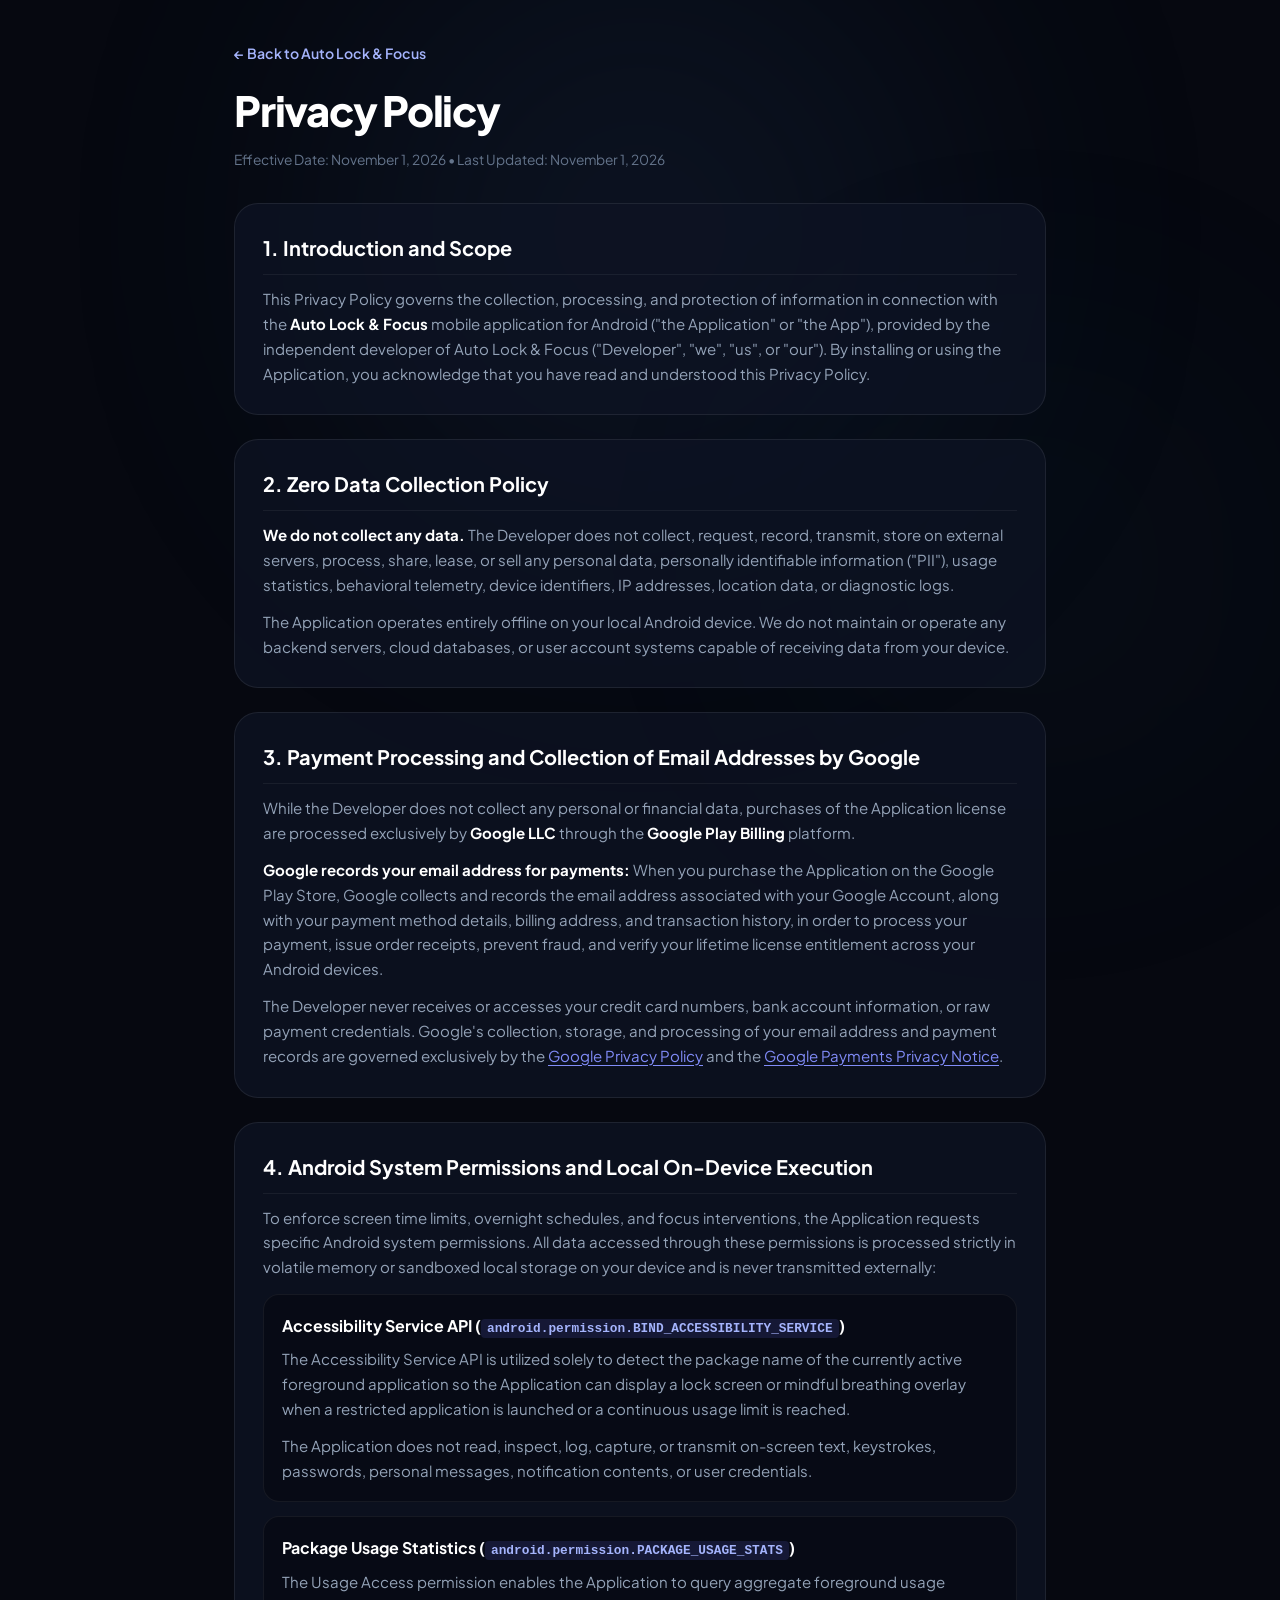
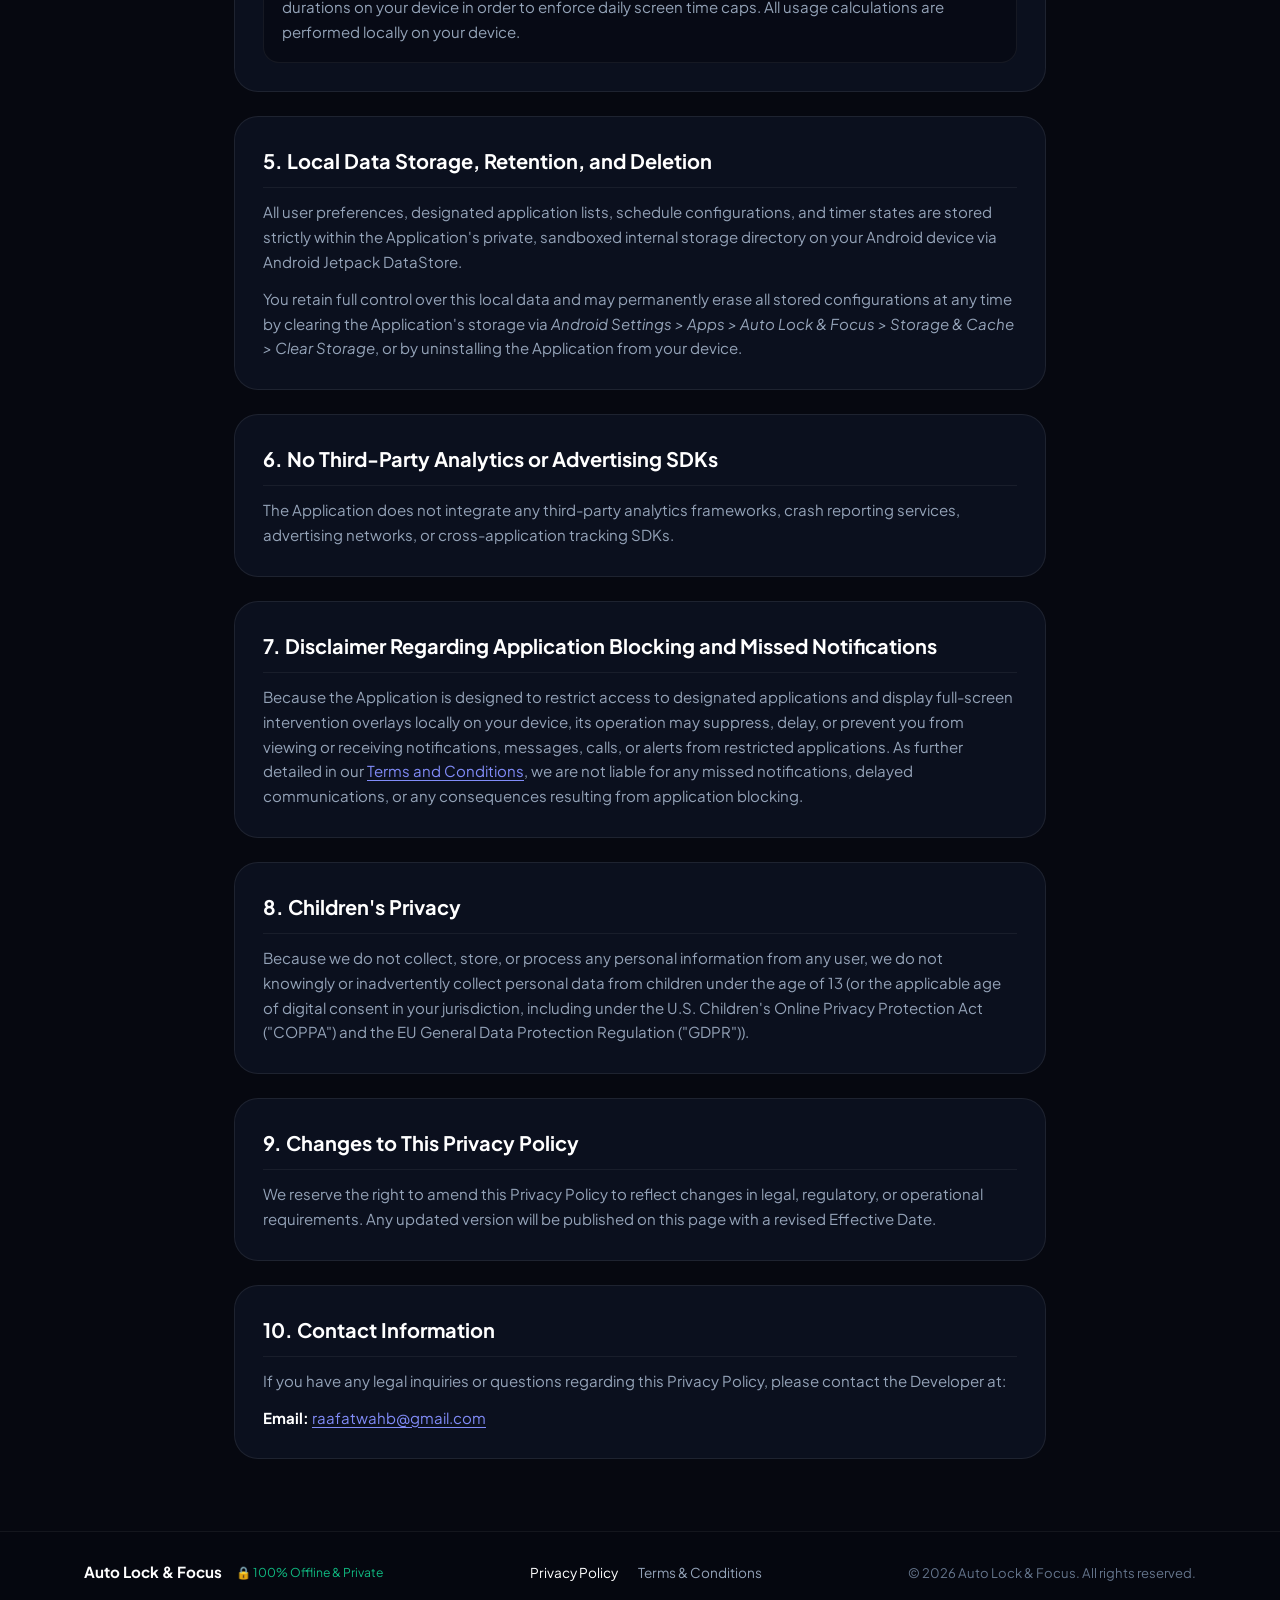
==== commit af177305: "Remove navbar, fix horizontal overflow, merge feature sections, remove screenshot overlays, and form" ====
--- a/privacy.html
+++ b/privacy.html
@@ -4,7 +4,7 @@
     <meta charset="UTF-8">
     <meta name="viewport" content="width=device-width, initial-scale=1.0">
     <title>Privacy Policy — Auto Lock &amp; Focus</title>
-    <meta name="description" content="Privacy Policy for Auto Lock &amp; Focus. 100% offline, zero telemetry, no accounts, and zero personal data collection.">
+    <meta name="description" content="Privacy Policy for the Auto Lock &amp; Focus Android application. Zero personal data collection by the Developer; payment processing conducted via Google Play.">
     <link rel="preconnect" href="https://fonts.googleapis.com">
     <link rel="preconnect" href="https://fonts.gstatic.com" crossorigin>
     <link href="https://fonts.googleapis.com/css2?family=Instrument+Serif:ital@1&family=Plus+Jakarta+Sans:ital,wght@0,400;0,500;0,600;0,700;0,800;1,400&display=swap" rel="stylesheet">
@@ -13,130 +13,114 @@
 <body class="legal-page">
 
     <!-- Ambient Background Glows -->
-    <div class="glow-sphere glow-sphere-1"></div>
-    <div class="glow-sphere glow-sphere-2"></div>
-
-    <!-- Header Navigation -->
-    <header class="site-header">
-        <div class="header-container">
-            <a href="index.html" class="brand-link">
-                <span class="brand-icon">🧘</span>
-                <span class="brand-name">Auto Lock &amp; Focus</span>
-            </a>
-            <nav class="nav-links">
-                <a href="index.html#how-different" class="nav-link">Compare</a>
-                <a href="index.html#features" class="nav-link">Features</a>
-                <a href="privacy.html" class="nav-link active">Privacy</a>
-                <a href="terms.html" class="nav-link">Terms</a>
-            </nav>
-            <a href="https://google.com" target="_blank" rel="noopener noreferrer" class="btn btn-xs btn-primary nav-cta">Get App</a>
-        </div>
-    </header>
+    <div class="glow-sphere glow-sphere-1" aria-hidden="true"></div>
+    <div class="glow-sphere glow-sphere-2" aria-hidden="true"></div>
 
     <!-- Main Content Container -->
     <main class="page-container legal-container">
         <div class="legal-header">
-            <div class="badge-pill">
-                <span class="badge-dot pulse-dot"></span>
-                <span>Privacy First • Zero Telemetry</span>
-            </div>
+            <a href="index.html" class="back-home-link">&larr; Back to Auto Lock &amp; Focus</a>
             <h1 class="legal-title">Privacy Policy</h1>
-            <p class="legal-updated">Last updated: November 1, 2026</p>
+            <p class="legal-updated">Effective Date: November 1, 2026 &bull; Last Updated: November 1, 2026</p>
         </div>
 
         <article class="legal-content">
             <section class="legal-section">
-                <h2>1. Core Commitment: 100% Offline &amp; Zero Data Collection</h2>
+                <h2>1. Introduction and Scope</h2>
                 <p>
-                    <strong>Auto Lock &amp; Focus</strong> ("the App", "we", "us", or "our") is built on an uncompromising privacy foundation: <strong>we collect, transmit, store, sell, and monetize zero personal data</strong>.
-                </p>
-                <p>
-                    The App operates entirely offline and does not connect to external servers, cloud storage, third-party analytics platforms, or advertising networks. Everything you do within the App stays strictly on your physical Android device.
+                    This Privacy Policy governs the collection, processing, and protection of information in connection with the <strong>Auto Lock &amp; Focus</strong> mobile application for Android ("the Application" or "the App"), provided by the independent developer of Auto Lock &amp; Focus ("Developer", "we", "us", or "our"). By installing or using the Application, you acknowledge that you have read and understood this Privacy Policy.
                 </p>
             </section>
 
             <section class="legal-section">
-                <h2>2. Android Permissions &amp; How They Are Used</h2>
+                <h2>2. Zero Data Collection Policy</h2>
                 <p>
-                    To enforce intentional focus sessions, prevent mindless distraction, and display mindful breathing overlays, the App requires specific Android system permissions. These permissions are executed solely on-device:
+                    <strong>We do not collect any data.</strong> The Developer does not collect, request, record, transmit, store on external servers, process, share, lease, or sell any personal data, personally identifiable information ("PII"), usage statistics, behavioral telemetry, device identifiers, IP addresses, location data, or diagnostic logs.
+                </p>
+                <p>
+                    The Application operates entirely offline on your local Android device. We do not maintain or operate any backend servers, cloud databases, or user account systems capable of receiving data from your device.
+                </p>
+            </section>
+
+            <section class="legal-section">
+                <h2>3. Payment Processing and Collection of Email Addresses by Google</h2>
+                <p>
+                    While the Developer does not collect any personal or financial data, purchases of the Application license are processed exclusively by <strong>Google LLC</strong> through the <strong>Google Play Billing</strong> platform.
+                </p>
+                <p>
+                    <strong>Google records your email address for payments:</strong> When you purchase the Application on the Google Play Store, Google collects and records the email address associated with your Google Account, along with your payment method details, billing address, and transaction history, in order to process your payment, issue order receipts, prevent fraud, and verify your lifetime license entitlement across your Android devices.
+                </p>
+                <p>
+                    The Developer never receives or accesses your credit card numbers, bank account information, or raw payment credentials. Google's collection, storage, and processing of your email address and payment records are governed exclusively by the <a href="https://policies.google.com/privacy" target="_blank" rel="noopener noreferrer">Google Privacy Policy</a> and the <a href="https://payments.google.com/payments/apis-secure/get_legal_document?ldo=0&ldt=privacynotice" target="_blank" rel="noopener noreferrer">Google Payments Privacy Notice</a>.
+                </p>
+            </section>
+
+            <section class="legal-section">
+                <h2>4. Android System Permissions and Local On-Device Execution</h2>
+                <p>
+                    To enforce screen time limits, overnight schedules, and focus interventions, the Application requests specific Android system permissions. All data accessed through these permissions is processed strictly in volatile memory or sandboxed local storage on your device and is never transmitted externally:
                 </p>
                 
                 <div class="permission-item">
-                    <h3>Accessibility Service (<code>android.permission.BIND_ACCESSIBILITY_SERVICE</code>)</h3>
+                    <h3>Accessibility Service API (<code>android.permission.BIND_ACCESSIBILITY_SERVICE</code>)</h3>
                     <p>
-                        The Accessibility Service is used strictly to identify the foreground package name (the app currently active on your screen). When a user-designated distracting app is opened or a continuous screen threshold is crossed, the service displays a mindful break or lock overlay.
+                        The Accessibility Service API is utilized solely to detect the package name of the currently active foreground application so the Application can display a lock screen or mindful breathing overlay when a restricted application is launched or a continuous usage limit is reached.
                     </p>
                     <p>
-                        <strong>What we NEVER do:</strong> We do NOT monitor, record, capture, or store typed text, passwords, messages, screen contents, credentials, or personal interactions. The service performs package-name matching exclusively on your local device.
+                        The Application does not read, inspect, log, capture, or transmit on-screen text, keystrokes, passwords, personal messages, notification contents, or user credentials.
                     </p>
                 </div>
 
                 <div class="permission-item">
-                    <h3>Usage Stats Access (<code>android.permission.PACKAGE_USAGE_STATS</code>)</h3>
+                    <h3>Package Usage Statistics (<code>android.permission.PACKAGE_USAGE_STATS</code>)</h3>
                     <p>
-                        The Usage Stats permission allows the App to calculate your daily distracting app usage and enforce your daily budget (such as the 2-hour daily ceiling). All calculations are computed in real time on your phone. No usage statistics or logs ever leave your device.
+                        The Usage Access permission enables the Application to query aggregate foreground usage durations on your device in order to enforce daily screen time caps. All usage calculations are performed locally on your device.
                     </p>
                 </div>
             </section>
 
             <section class="legal-section">
-                <h2>3. No User Accounts &amp; No Registration</h2>
+                <h2>5. Local Data Storage, Retention, and Deletion</h2>
                 <p>
-                    Auto Lock &amp; Focus requires no user registration, username, email address, password, or third-party OAuth login (e.g., Google or Facebook sign-in). You can use all core features immediately upon installation without providing any identity information.
+                    All user preferences, designated application lists, schedule configurations, and timer states are stored strictly within the Application's private, sandboxed internal storage directory on your Android device via Android Jetpack DataStore.
+                </p>
+                <p>
+                    You retain full control over this local data and may permanently erase all stored configurations at any time by clearing the Application's storage via <em>Android Settings &gt; Apps &gt; Auto Lock &amp; Focus &gt; Storage &amp; Cache &gt; Clear Storage</em>, or by uninstalling the Application from your device.
                 </p>
             </section>
 
             <section class="legal-section">
-                <h2>4. Payments &amp; In-App Purchases</h2>
+                <h2>6. No Third-Party Analytics or Advertising SDKs</h2>
                 <p>
-                    Lifetime access to Auto Lock &amp; Focus is purchased as a one-time fee ($29 / 29€) processed directly by the <strong>Google Play Store Billing System</strong>. 
-                </p>
-                <p>
-                    We never receive, process, or store credit card details, bank information, or billing addresses. Payment processing and purchase receipts are governed entirely by Google's <a href="https://policies.google.com/privacy" target="_blank" rel="noopener noreferrer">Google Payments Privacy Notice</a>.
+                    The Application does not integrate any third-party analytics frameworks, crash reporting services, advertising networks, or cross-application tracking SDKs.
                 </p>
             </section>
 
             <section class="legal-section">
-                <h2>5. Zero Third-Party SDKs &amp; Trackers</h2>
+                <h2>7. Disclaimer Regarding Application Blocking and Missed Notifications</h2>
                 <p>
-                    Auto Lock &amp; Focus contains:
-                </p>
-                <ul>
-                    <li><strong>No analytics SDKs</strong> (no Firebase Analytics, Mixpanel, or Amplitude).</li>
-                    <li><strong>No crash reporting trackers</strong> (no Bugsnag, Sentry, or Crashlytics uploading user logs).</li>
-                    <li><strong>No advertisement SDKs</strong> (no AdMob, Unity Ads, or Meta Audience Network).</li>
-                    <li><strong>No social tracking pixels or identifiers</strong>.</li>
-                </ul>
-            </section>
-
-            <section class="legal-section">
-                <h2>6. Local Data Storage &amp; Deletion</h2>
-                <p>
-                    Your preferences, custom app whitelists, schedule settings, and focus session history are stored locally using Android Jetpack DataStore within the App's sandboxed private storage.
-                </p>
-                <p>
-                    <strong>Deleting your data:</strong> You can completely erase all data, configurations, and session records at any time by clearing the App's storage via <em>Android Settings &gt; Apps &gt; Auto Lock &gt; Clear Storage</em> or by uninstalling the application.
+                    Because the Application is designed to restrict access to designated applications and display full-screen intervention overlays locally on your device, its operation may suppress, delay, or prevent you from viewing or receiving notifications, messages, calls, or alerts from restricted applications. As further detailed in our <a href="terms.html">Terms and Conditions</a>, we are not liable for any missed notifications, delayed communications, or any consequences resulting from application blocking.
                 </p>
             </section>
 
             <section class="legal-section">
-                <h2>7. Children's Privacy</h2>
+                <h2>8. Children's Privacy</h2>
                 <p>
-                    The App does not collect personal data from anyone, including children under the age of 13 (or under 16 in the European Economic Area). Because no personal information is ever collected or transmitted, the App complies fully with COPPA and GDPR provisions regarding minors.
+                    Because we do not collect, store, or process any personal information from any user, we do not knowingly or inadvertently collect personal data from children under the age of 13 (or the applicable age of digital consent in your jurisdiction, including under the U.S. Children's Online Privacy Protection Act ("COPPA") and the EU General Data Protection Regulation ("GDPR")).
                 </p>
             </section>
 
             <section class="legal-section">
-                <h2>8. Changes to This Privacy Policy</h2>
+                <h2>9. Changes to This Privacy Policy</h2>
                 <p>
-                    We may update this Privacy Policy occasionally to reflect updates to the App or relevant Android regulations. Any modifications will be posted directly to this page with an updated revision date.
+                    We reserve the right to amend this Privacy Policy to reflect changes in legal, regulatory, or operational requirements. Any updated version will be published on this page with a revised Effective Date.
                 </p>
             </section>
 
             <section class="legal-section">
-                <h2>9. Contact Us</h2>
+                <h2>10. Contact Information</h2>
                 <p>
-                    If you have questions or inquiries regarding this Privacy Policy or the App's local architecture, please contact us:
+                    If you have any legal inquiries or questions regarding this Privacy Policy, please contact the Developer at:
                 </p>
                 <p>
                     <strong>Email:</strong> <a href="mailto:raafatwahb@gmail.com">raafatwahb@gmail.com</a>
@@ -153,12 +137,11 @@
                 <span class="footer-privacy-tag">🔒 100% Offline &amp; Private</span>
             </div>
             <div class="footer-nav">
-                <a href="index.html">Home</a>
                 <a href="privacy.html" class="active">Privacy Policy</a>
                 <a href="terms.html">Terms &amp; Conditions</a>
             </div>
             <div class="footer-meta">
-                <span>&copy; 2026 Auto Lock &amp; Focus. Stay mindful!</span>
+                <span>&copy; 2026 Auto Lock &amp; Focus. All rights reserved.</span>
             </div>
         </div>
     </footer>
--- a/style.css
+++ b/style.css
@@ -56,14 +56,22 @@
     -webkit-font-smoothing: antialiased;
     -moz-osx-font-smoothing: grayscale;
     overflow-x: hidden;
+    max-width: 100%;
 }
 
 body {
     min-height: 100vh;
+    width: 100%;
+    max-width: 100%;
+    overflow-x: hidden;
     position: relative;
     line-height: 1.6;
     background-color: var(--bg-dark);
     text-align: left;
+}
+
+img, svg {
+    max-width: 100%;
 }
 
 /* Typography Enhancements */
@@ -75,108 +83,48 @@
     letter-spacing: -0.01em;
 }
 
-/* Ambient Background Spheres */
+/* Ambient Background Spheres (fixed & viewport-clamped to prevent horizontal overflow) */
 .glow-sphere {
-    position: absolute;
+    position: fixed;
     border-radius: 50%;
     filter: blur(140px);
     pointer-events: none;
     z-index: 0;
-    opacity: 0.35;
+    opacity: 0.32;
+    max-width: 100vw;
 }
 
 .glow-sphere-1 {
     top: -120px;
     left: 50%;
     transform: translateX(-50%);
-    width: 700px;
-    height: 700px;
+    width: min(700px, 100vw);
+    height: min(700px, 100vw);
     background: radial-gradient(circle, rgba(99, 102, 241, 0.45) 0%, rgba(16, 185, 129, 0.15) 70%, transparent 100%);
 }
 
 .glow-sphere-2 {
-    top: 38%;
-    right: -250px;
-    width: 600px;
-    height: 600px;
+    top: 35%;
+    right: 0;
+    width: min(500px, 80vw);
+    height: min(500px, 80vw);
     background: radial-gradient(circle, rgba(16, 185, 129, 0.22) 0%, rgba(99, 102, 241, 0.1) 70%, transparent 100%);
 }
 
 .glow-sphere-3 {
-    top: 75%;
-    left: -200px;
-    width: 600px;
-    height: 600px;
+    bottom: 5%;
+    left: 0;
+    width: min(500px, 80vw);
+    height: min(500px, 80vw);
     background: radial-gradient(circle, rgba(99, 102, 241, 0.3) 0%, rgba(139, 92, 246, 0.12) 70%, transparent 100%);
-}
-
-/* ==========================================================================
-   HEADER NAVIGATION
-   ========================================================================== */
-.site-header {
-    position: sticky;
-    top: 0;
-    z-index: 100;
-    background: rgba(6, 8, 16, 0.8);
-    backdrop-filter: blur(16px);
-    -webkit-backdrop-filter: blur(16px);
-    border-bottom: 1px solid rgba(255, 255, 255, 0.06);
-    padding: 14px 0;
-}
-
-.header-container {
-    max-width: 1200px;
-    margin: 0 auto;
-    padding: 0 24px;
-    display: flex;
-    align-items: center;
-    justify-content: space-between;
-    gap: 20px;
-}
-
-.brand-link {
-    display: flex;
-    align-items: center;
-    gap: 10px;
-    text-decoration: none;
-    color: #ffffff;
-    font-weight: 700;
-    font-size: 1.05rem;
-    letter-spacing: -0.01em;
-}
-
-.brand-icon {
-    font-size: 1.25rem;
-}
-
-.nav-links {
-    display: flex;
-    align-items: center;
-    gap: 24px;
-}
-
-.nav-link {
-    color: var(--text-secondary);
-    text-decoration: none;
-    font-size: 0.9rem;
-    font-weight: 600;
-    transition: color 0.2s ease;
-}
-
-.nav-link:hover,
-.nav-link.active {
-    color: #ffffff;
-}
-
-.nav-cta {
-    margin-left: 8px;
 }
 
 /* Page Container */
 .page-container {
-    max-width: 1200px;
+    width: 100%;
+    max-width: 1160px;
     margin: 0 auto;
-    padding: 40px 24px 0;
+    padding: 36px 24px 0;
     position: relative;
     z-index: 1;
     text-align: left;
@@ -185,8 +133,8 @@
 /* Page Load Animations */
 .load-fade-up {
     opacity: 0;
-    transform: translateY(24px);
-    animation: loadFadeUpAnim 0.8s cubic-bezier(0.16, 1, 0.3, 1) forwards;
+    transform: translateY(20px);
+    animation: loadFadeUpAnim 0.7s cubic-bezier(0.16, 1, 0.3, 1) forwards;
     animation-delay: var(--delay, 0s);
 }
 
@@ -208,24 +156,15 @@
     font-weight: 600;
     font-size: 0.96rem;
     text-decoration: none;
-    transition: all 0.3s cubic-bezier(0.16, 1, 0.3, 1);
+    transition: all 0.25s cubic-bezier(0.16, 1, 0.3, 1);
     cursor: pointer;
     border: 1px solid transparent;
+    max-width: 100%;
 }
 
 .btn-large {
-    padding: 16px 36px;
-    font-size: 1.05rem;
-}
-
-.btn-sm {
-    padding: 8px 18px;
-    font-size: 0.85rem;
-}
-
-.btn-xs {
-    padding: 6px 14px;
-    font-size: 0.8rem;
+    padding: 16px 34px;
+    font-size: 1.02rem;
 }
 
 .btn-primary {
@@ -253,25 +192,16 @@
     transform: translateY(-2px);
 }
 
-.btn-outline {
-    background: transparent;
-    color: var(--text-secondary);
-    border: 1px solid var(--surface-border);
-}
-
-.btn-outline:hover {
-    color: #ffffff;
-    border-color: rgba(255, 255, 255, 0.3);
-}
-
 .btn-icon {
     width: 18px;
     height: 18px;
+    flex-shrink: 0;
 }
 
 .arrow-icon {
     width: 16px;
     height: 16px;
+    flex-shrink: 0;
     transition: transform 0.2s ease;
 }
 
@@ -298,6 +228,7 @@
     height: 8px;
     border-radius: 50%;
     background: #10b981;
+    flex-shrink: 0;
 }
 
 .pulse-dot {
@@ -316,11 +247,10 @@
    ========================================================================== */
 .hero-section {
     display: grid;
-    grid-template-columns: 1.15fr 0.85fr;
-    align-items: center;
-    gap: 50px;
-    padding: 50px 0 80px;
-    min-height: 80vh;
+    grid-template-columns: minmax(0, 1.15fr) minmax(0, 0.85fr);
+    align-items: center;
+    gap: 44px;
+    padding: 32px 0 64px;
     text-align: left;
 }
 
@@ -328,12 +258,13 @@
     display: flex;
     flex-direction: column;
     align-items: flex-start;
-    gap: 22px;
-    text-align: left;
+    gap: 20px;
+    text-align: left;
+    min-width: 0;
 }
 
 .hero-title {
-    font-size: 3.5rem;
+    font-size: 3.35rem;
     font-weight: 800;
     line-height: 1.1;
     letter-spacing: -0.035em;
@@ -342,10 +273,10 @@
 }
 
 .hero-subtitle {
-    font-size: 1.1rem;
+    font-size: 1.08rem;
     line-height: 1.6;
     color: var(--text-secondary);
-    max-width: 580px;
+    max-width: 560px;
     text-align: left;
 }
 
@@ -356,8 +287,8 @@
 .hero-cta-group {
     display: flex;
     align-items: center;
-    gap: 16px;
-    margin-top: 6px;
+    gap: 14px;
+    margin-top: 4px;
     flex-wrap: wrap;
     justify-content: flex-start;
 }
@@ -382,114 +313,42 @@
     display: flex;
     justify-content: center;
     align-items: center;
-}
-
-.hero-phone-card {
-    position: relative;
-    width: 310px;
-    border-radius: 40px;
+    min-width: 0;
+}
+
+.hero-phone-card,
+.phone-mockup-frame {
+    position: relative;
+    width: 100%;
+    max-width: 290px;
+    border-radius: 36px;
     padding: 8px;
-    background: linear-gradient(135deg, rgba(255, 255, 255, 0.15) 0%, rgba(255, 255, 255, 0.02) 100%);
-    border: 1px solid rgba(255, 255, 255, 0.15);
-    box-shadow: 0 30px 80px rgba(0, 0, 0, 0.7);
-    transition: transform 0.5s ease;
-}
-
-.hero-phone-card.rotated-left {
-    transform: perspective(1000px) rotateY(-8deg) rotateX(4deg) rotateZ(-2deg);
-}
-
-.hero-phone-card:hover {
-    transform: perspective(1000px) rotateY(0deg) rotateX(0deg) rotateZ(0deg) translateY(-8px);
+    background: linear-gradient(135deg, rgba(255, 255, 255, 0.14) 0%, rgba(255, 255, 255, 0.03) 100%);
+    border: 1px solid rgba(255, 255, 255, 0.14);
+    box-shadow: 0 25px 65px rgba(0, 0, 0, 0.65);
 }
 
 .phone-mockup-img {
     width: 100%;
     height: auto;
-    border-radius: 32px;
+    border-radius: 28px;
     display: block;
 }
 
-/* Floating Badges */
-.floating-badge {
-    position: absolute;
-    display: flex;
-    align-items: center;
-    gap: 10px;
-    padding: 10px 14px;
-    background: rgba(14, 20, 36, 0.9);
-    backdrop-filter: blur(16px);
-    -webkit-backdrop-filter: blur(16px);
-    border: 1px solid rgba(255, 255, 255, 0.12);
-    border-radius: 14px;
-    box-shadow: 0 15px 35px rgba(0, 0, 0, 0.5);
-    z-index: 5;
-    animation: floatBadge 4s ease-in-out infinite alternate;
-}
-
-.badge-top-right {
-    top: 25px;
-    right: -30px;
-    animation-delay: 0s;
-}
-
-.badge-bottom-left {
-    bottom: 35px;
-    left: -35px;
-    animation-delay: 1.5s;
-}
-
-@keyframes floatBadge {
-    0% { transform: translateY(0); }
-    100% { transform: translateY(-8px); }
-}
-
-.badge-icon {
-    width: 28px;
-    height: 28px;
-    border-radius: 7px;
-    display: flex;
-    align-items: center;
-    justify-content: center;
-    font-size: 0.9rem;
-}
-
-.green-icon {
-    background: rgba(16, 185, 129, 0.2);
-    color: #10b981;
-}
-
-.indigo-icon {
-    background: rgba(99, 102, 241, 0.2);
-    color: #818cf8;
-}
-
-.badge-label {
-    font-size: 0.68rem;
-    text-transform: uppercase;
-    letter-spacing: 0.05em;
-    color: var(--text-muted);
-}
-
-.badge-val {
-    font-size: 0.82rem;
-    font-weight: 700;
-    color: #ffffff;
-}
-
 /* ==========================================================================
-   2. THE SHOWDOWN SECTION (REAL SCREENSHOTS)
+   2. COMPARISON SECTION
    ========================================================================== */
 .comparison-section {
-    padding: 70px 0 80px;
-    scroll-margin-top: 60px;
+    padding: 56px 0 64px;
+    border-top: 1px solid rgba(255, 255, 255, 0.05);
+    scroll-margin-top: 32px;
     text-align: left;
 }
 
 .section-header {
-    margin-bottom: 40px;
-    text-align: left;
-    max-width: 800px;
+    margin-bottom: 32px;
+    text-align: left;
+    max-width: 760px;
 }
 
 .section-tag {
@@ -498,22 +357,22 @@
     text-transform: uppercase;
     letter-spacing: 0.1em;
     color: var(--primary-indigo);
+    margin-bottom: 8px;
+    text-align: left;
+}
+
+.section-title {
+    font-size: 2.2rem;
+    font-weight: 800;
+    line-height: 1.18;
+    letter-spacing: -0.03em;
+    color: #ffffff;
     margin-bottom: 10px;
     text-align: left;
 }
 
-.section-title {
-    font-size: 2.3rem;
-    font-weight: 800;
-    line-height: 1.2;
-    letter-spacing: -0.03em;
-    color: #ffffff;
-    margin-bottom: 12px;
-    text-align: left;
-}
-
 .section-description {
-    font-size: 1.02rem;
+    font-size: 1rem;
     color: var(--text-secondary);
     line-height: 1.55;
     text-align: left;
@@ -522,34 +381,31 @@
 /* Showdown 3-Card Grid */
 .showdown-grid {
     display: grid;
-    grid-template-columns: repeat(3, 1fr);
-    gap: 22px;
+    grid-template-columns: repeat(3, minmax(0, 1fr));
+    gap: 20px;
 }
 
 .showdown-card {
     background: var(--bg-card);
     border: 1px solid var(--surface-border);
     border-radius: var(--radius-lg);
-    padding: 24px;
+    padding: 22px;
     display: flex;
     flex-direction: column;
     justify-content: flex-start;
     box-shadow: var(--shadow-card);
     backdrop-filter: blur(20px);
     -webkit-backdrop-filter: blur(20px);
-    transition: transform 0.3s ease, border-color 0.3s ease;
-    text-align: left;
-}
-
-.showdown-card:hover {
-    transform: translateY(-4px);
+    transition: border-color 0.25s ease;
+    text-align: left;
+    min-width: 0;
 }
 
 .showdown-card-title {
-    font-size: 1.15rem;
+    font-size: 1.12rem;
     font-weight: 700;
     color: #ffffff;
-    margin-bottom: 8px;
+    margin-bottom: 6px;
     text-align: left;
 }
 
@@ -559,10 +415,11 @@
     gap: 6px;
     padding: 4px 10px;
     border-radius: 6px;
-    font-size: 0.78rem;
+    font-size: 0.76rem;
     font-weight: 700;
-    margin-bottom: 12px;
+    margin-bottom: 10px;
     width: fit-content;
+    max-width: 100%;
 }
 
 .tag-danger {
@@ -578,10 +435,10 @@
 }
 
 .showdown-body {
-    font-size: 0.92rem;
+    font-size: 0.9rem;
     color: var(--text-secondary);
     line-height: 1.5;
-    margin-bottom: 18px;
+    margin-bottom: 16px;
     text-align: left;
 }
 
@@ -606,10 +463,9 @@
 
 .showcase-img {
     width: 100%;
-    height: 240px;
+    height: 230px;
     object-fit: cover;
     display: block;
-    transition: transform 0.4s ease;
 }
 
 .showcase-img-center {
@@ -618,10 +474,6 @@
 
 .showcase-img-top {
     object-position: top center;
-}
-
-.showdown-card:hover .showcase-img {
-    transform: scale(1.03);
 }
 
 .screenshot-caption {
@@ -643,123 +495,76 @@
 }
 
 /* ==========================================================================
-   3. FEATURES & DETAIL SECTIONS
+   3. MERGED FEATURES SECTION
    ========================================================================== */
 .feature-detail-section {
-    padding: 70px 0;
+    padding: 56px 0 64px;
     border-top: 1px solid rgba(255, 255, 255, 0.05);
-    scroll-margin-top: 60px;
-    text-align: left;
-}
-
-/* Cards Duo */
-.cards-duo {
+    scroll-margin-top: 32px;
+    text-align: left;
+}
+
+.feature-split-layout {
     display: grid;
-    grid-template-columns: repeat(2, 1fr);
-    gap: 24px;
-}
-
-.dual-feature-card {
+    grid-template-columns: minmax(0, 1.2fr) minmax(0, 0.8fr);
+    gap: 44px;
+    align-items: center;
+    text-align: left;
+}
+
+.feature-split-text {
+    display: flex;
+    flex-direction: column;
+    gap: 14px;
+    text-align: left;
+    min-width: 0;
+}
+
+.feature-body-p {
+    font-size: 1rem;
+    color: var(--text-secondary);
+    line-height: 1.58;
+    text-align: left;
+}
+
+.merged-features-list {
+    display: flex;
+    flex-direction: column;
+    gap: 14px;
+    margin-top: 8px;
+}
+
+.merged-feature-item {
+    display: flex;
+    align-items: flex-start;
+    gap: 14px;
+    padding: 18px 20px;
     background: var(--bg-card);
     border: 1px solid var(--surface-border);
-    border-radius: var(--radius-lg);
-    padding: 28px;
-    display: flex;
-    flex-direction: column;
-    justify-content: space-between;
-    box-shadow: var(--shadow-card);
-    backdrop-filter: blur(20px);
-    -webkit-backdrop-filter: blur(20px);
-    transition: transform 0.3s ease, border-color 0.3s ease;
-    text-align: left;
-}
-
-.dual-feature-card:hover {
-    transform: translateY(-4px);
-    border-color: rgba(99, 102, 241, 0.35);
-}
-
-.feature-icon-badge {
-    font-size: 1.5rem;
-    margin-bottom: 12px;
-}
-
-.dual-title {
-    font-size: 1.3rem;
+    border-radius: var(--radius-md);
+    text-align: left;
+}
+
+.merged-feature-icon {
+    font-size: 1.35rem;
+    line-height: 1.2;
+    flex-shrink: 0;
+    margin-top: 2px;
+}
+
+.merged-feature-title {
+    font-size: 1.02rem;
     font-weight: 700;
     color: #ffffff;
-    margin-bottom: 8px;
-    text-align: left;
-}
-
-.dual-desc {
-    font-size: 0.93rem;
+    margin-bottom: 4px;
+    text-align: left;
+}
+
+.merged-feature-desc {
+    font-size: 0.9rem;
     color: var(--text-secondary);
-    line-height: 1.55;
-    margin-bottom: 16px;
-    text-align: left;
-}
-
-.feature-highlight-pill {
-    padding: 8px 12px;
-    border-radius: 8px;
-    background: rgba(255, 255, 255, 0.04);
-    border: 1px solid rgba(255, 255, 255, 0.06);
-    font-size: 0.8rem;
-    color: #c7d2fe;
-    text-align: left;
-}
-
-/* Feature Split Layout */
-.feature-split-layout {
-    display: grid;
-    grid-template-columns: 1fr 1fr;
-    gap: 50px;
-    align-items: center;
-    text-align: left;
-}
-
-.feature-split-layout.reversed {
-    grid-template-columns: 1fr 1fr;
-}
-
-.feature-split-text {
-    display: flex;
-    flex-direction: column;
-    gap: 16px;
-    text-align: left;
-}
-
-.feature-body-p {
-    font-size: 1.02rem;
-    color: var(--text-secondary);
-    line-height: 1.6;
-    text-align: left;
-}
-
-.feature-body-p strong {
-    color: #ffffff;
-}
-
-.perk-bullets {
-    display: flex;
-    flex-direction: column;
-    gap: 10px;
-    margin-top: 6px;
-}
-
-.perk-bullet-item {
-    display: flex;
-    align-items: center;
-    gap: 10px;
-    font-size: 0.9rem;
-    color: #ffffff;
-    text-align: left;
-}
-
-.perk-check {
-    color: var(--accent-emerald);
-    font-weight: 700;
+    line-height: 1.5;
+    text-align: left;
 }
 
 .feature-split-visual {
@@ -767,192 +572,14 @@
     display: flex;
     justify-content: center;
     align-items: center;
-}
-
-.phone-mockup-frame {
-    position: relative;
-    width: 300px;
-    border-radius: 40px;
-    padding: 8px;
-    background: linear-gradient(135deg, rgba(255, 255, 255, 0.12) 0%, rgba(255, 255, 255, 0.02) 100%);
-    border: 1px solid rgba(255, 255, 255, 0.12);
-    box-shadow: 0 25px 60px rgba(0, 0, 0, 0.6);
-    transition: transform 0.4s ease;
-}
-
-.phone-mockup-frame.rotated-right {
-    transform: perspective(1000px) rotateY(8deg) rotateX(4deg) rotateZ(2deg);
-}
-
-.phone-mockup-frame.rotated-left {
-    transform: perspective(1000px) rotateY(-8deg) rotateX(4deg) rotateZ(-2deg);
-}
-
-.phone-mockup-frame:hover {
-    transform: perspective(1000px) rotateY(0deg) rotateX(0deg) rotateZ(0deg) translateY(-6px);
-}
-
-/* Interactive Timer Pill on Auto-Revert Mockup */
-.interactive-timer-pill {
-    position: absolute;
-    bottom: 25px;
-    left: 50%;
-    transform: translateX(-50%);
-    width: 90%;
-    background: rgba(14, 20, 36, 0.94);
-    backdrop-filter: blur(20px);
-    -webkit-backdrop-filter: blur(20px);
-    border: 1px solid rgba(99, 102, 241, 0.4);
-    border-radius: 14px;
-    padding: 12px 14px;
-    box-shadow: 0 15px 35px rgba(0, 0, 0, 0.6);
-    text-align: left;
-}
-
-.pill-top-row {
-    display: flex;
-    align-items: center;
-    gap: 8px;
-    font-size: 0.78rem;
-    font-weight: 700;
-    color: #ffffff;
-    margin-bottom: 4px;
-    text-align: left;
-}
-
-.pill-status-dot {
-    width: 8px;
-    height: 8px;
-    border-radius: 50%;
-    background: #10b981;
-}
-
-.pill-timer {
-    font-size: 1.1rem;
-    font-weight: 800;
-    color: #a5b4fc;
-    letter-spacing: -0.02em;
-    margin-bottom: 6px;
-    text-align: left;
-}
-
-.pill-progress-bar {
-    width: 100%;
-    height: 4px;
-    background: rgba(255, 255, 255, 0.1);
-    border-radius: 10px;
-    overflow: hidden;
-    margin-bottom: 6px;
-}
-
-.pill-progress-fill {
-    width: 90%;
-    height: 100%;
-    background: linear-gradient(90deg, #6366f1, #10b981);
-    border-radius: 10px;
-    transition: width 1s linear;
-}
-
-.pill-footer-note {
-    font-size: 0.7rem;
-    color: var(--text-muted);
-    text-align: left;
-}
-
-/* Mindful Breathing Visualizer Card */
-.interactive-breathing-card {
-    position: absolute;
-    bottom: 25px;
-    left: 50%;
-    transform: translateX(-50%);
-    width: 88%;
-    background: rgba(14, 20, 36, 0.94);
-    backdrop-filter: blur(20px);
-    -webkit-backdrop-filter: blur(20px);
-    border: 1px solid rgba(16, 185, 129, 0.4);
-    border-radius: 18px;
-    padding: 14px;
-    box-shadow: 0 15px 35px rgba(0, 0, 0, 0.6);
-    display: flex;
-    flex-direction: column;
-    align-items: center;
-    gap: 10px;
-}
-
-.breathing-guide-title {
-    font-size: 0.76rem;
-    font-weight: 700;
-    text-transform: uppercase;
-    letter-spacing: 0.05em;
-    color: #6ee7b7;
-    text-align: left;
-}
-
-.breathing-ring-wrapper {
-    position: relative;
-    width: 80px;
-    height: 80px;
-    display: flex;
-    align-items: center;
-    justify-content: center;
-}
-
-.breathing-ring-outer {
-    position: absolute;
-    width: 100%;
-    height: 100%;
-    border-radius: 50%;
-    border: 2px solid rgba(16, 185, 129, 0.5);
-    background: radial-gradient(circle, rgba(16, 185, 129, 0.2) 0%, transparent 70%);
-    animation: breathingPulse 8s ease-in-out infinite;
-}
-
-.breathing-ring-inner {
-    position: relative;
-    z-index: 2;
-}
-
-.breathing-instruction {
-    font-size: 0.8rem;
-    font-weight: 700;
-    color: #ffffff;
-}
-
-@keyframes breathingPulse {
-    0%, 100% {
-        transform: scale(0.7);
-        opacity: 0.4;
-    }
-    50% {
-        transform: scale(1.15);
-        opacity: 1;
-        box-shadow: 0 0 25px rgba(16, 185, 129, 0.5);
-    }
-}
-
-.reflection-mini-box {
-    display: flex;
-    align-items: center;
-    gap: 12px;
-    background: rgba(16, 185, 129, 0.08);
-    border: 1px solid rgba(16, 185, 129, 0.2);
-    border-radius: var(--radius-md);
-    padding: 12px 16px;
-    font-size: 0.9rem;
-    color: #a7f3d0;
-    text-align: left;
-}
-
-.reflection-icon {
-    font-size: 1.2rem;
-    flex-shrink: 0;
+    min-width: 0;
 }
 
 /* ==========================================================================
-   FINAL CTA SECTION
+   4. FINAL CTA SECTION
    ========================================================================== */
 .cta-section {
-    padding: 60px 0 90px;
+    padding: 40px 0 72px;
     text-align: left;
 }
 
@@ -961,8 +588,8 @@
     background: linear-gradient(180deg, rgba(99, 102, 241, 0.15) 0%, rgba(14, 20, 36, 0.9) 100%);
     border: 1px solid rgba(99, 102, 241, 0.35);
     border-radius: var(--radius-xl);
-    padding: 50px 40px;
-    box-shadow: 0 30px 80px rgba(0, 0, 0, 0.7);
+    padding: 44px 36px;
+    box-shadow: 0 25px 70px rgba(0, 0, 0, 0.65);
     overflow: hidden;
     text-align: left;
 }
@@ -971,8 +598,8 @@
     position: absolute;
     top: -50%;
     left: 20%;
-    width: 500px;
-    height: 500px;
+    width: min(450px, 80vw);
+    height: min(450px, 80vw);
     border-radius: 50%;
     background: radial-gradient(circle, rgba(99, 102, 241, 0.35) 0%, transparent 70%);
     filter: blur(80px);
@@ -980,12 +607,12 @@
 }
 
 .cta-title {
-    font-size: 2.7rem;
+    font-size: 2.5rem;
     font-weight: 800;
     line-height: 1.15;
     letter-spacing: -0.03em;
     color: #ffffff;
-    margin-bottom: 24px;
+    margin-bottom: 22px;
     position: relative;
     z-index: 1;
     text-align: left;
@@ -994,7 +621,7 @@
 .cta-btn-wrapper {
     position: relative;
     z-index: 1;
-    margin-bottom: 20px;
+    margin-bottom: 18px;
     display: flex;
     justify-content: flex-start;
 }
@@ -1005,7 +632,7 @@
     display: flex;
     align-items: center;
     justify-content: flex-start;
-    gap: 20px;
+    gap: 18px;
     font-size: 0.85rem;
     color: var(--text-muted);
     flex-wrap: wrap;
@@ -1017,20 +644,22 @@
    ========================================================================== */
 .simple-footer {
     border-top: 1px solid rgba(255, 255, 255, 0.06);
-    padding: 30px 0;
+    padding: 28px 0;
     background: rgba(6, 8, 16, 0.95);
+    position: relative;
+    z-index: 1;
     text-align: left;
 }
 
 .footer-container {
-    max-width: 1200px;
+    max-width: 1160px;
     margin: 0 auto;
     padding: 0 24px;
     display: flex;
     align-items: center;
     justify-content: space-between;
     flex-wrap: wrap;
-    gap: 20px;
+    gap: 18px;
     text-align: left;
 }
 
@@ -1038,6 +667,7 @@
     display: flex;
     align-items: center;
     gap: 14px;
+    flex-wrap: wrap;
     text-align: left;
 }
 
@@ -1055,7 +685,7 @@
 .footer-nav {
     display: flex;
     align-items: center;
-    gap: 18px;
+    gap: 20px;
     flex-wrap: wrap;
     text-align: left;
 }
@@ -1082,29 +712,42 @@
    LEGAL PAGES STYLES (Privacy & Terms)
    ========================================================================== */
 .legal-container {
-    padding-top: 50px;
-    padding-bottom: 80px;
+    padding-top: 40px;
+    padding-bottom: 72px;
     max-width: 860px;
     text-align: left;
 }
 
 .legal-header {
-    margin-bottom: 36px;
-    text-align: left;
+    margin-bottom: 32px;
+    text-align: left;
+}
+
+.back-home-link {
+    display: inline-block;
+    font-size: 0.88rem;
+    font-weight: 600;
+    color: #a5b4fc;
+    text-decoration: none;
+    margin-bottom: 12px;
+    transition: color 0.2s ease;
+}
+
+.back-home-link:hover {
+    color: #ffffff;
 }
 
 .legal-title {
-    font-size: 2.8rem;
+    font-size: 2.6rem;
     font-weight: 800;
     letter-spacing: -0.03em;
     color: #ffffff;
-    margin-top: 14px;
-    margin-bottom: 8px;
+    margin-bottom: 6px;
     text-align: left;
 }
 
 .legal-updated {
-    font-size: 0.88rem;
+    font-size: 0.86rem;
     color: var(--text-muted);
     text-align: left;
 }
@@ -1112,7 +755,7 @@
 .legal-content {
     display: flex;
     flex-direction: column;
-    gap: 32px;
+    gap: 24px;
     text-align: left;
 }
 
@@ -1120,25 +763,27 @@
     background: var(--bg-card);
     border: 1px solid var(--surface-border);
     border-radius: var(--radius-lg);
-    padding: 30px;
-    text-align: left;
+    padding: 28px;
+    text-align: left;
+    overflow-wrap: anywhere;
+    word-break: break-word;
 }
 
 .legal-section h2 {
-    font-size: 1.35rem;
+    font-size: 1.25rem;
     font-weight: 700;
     color: #ffffff;
-    margin-bottom: 14px;
+    margin-bottom: 12px;
     text-align: left;
     border-bottom: 1px solid rgba(255, 255, 255, 0.06);
     padding-bottom: 10px;
 }
 
 .legal-section p {
-    font-size: 0.95rem;
+    font-size: 0.94rem;
     color: var(--text-secondary);
     line-height: 1.65;
-    margin-bottom: 14px;
+    margin-bottom: 12px;
     text-align: left;
 }
 
@@ -1163,7 +808,7 @@
 .legal-section ul {
     margin-left: 20px;
     margin-top: 8px;
-    margin-bottom: 14px;
+    margin-bottom: 12px;
     display: flex;
     flex-direction: column;
     gap: 8px;
@@ -1187,7 +832,7 @@
 }
 
 .permission-item h3 {
-    font-size: 1.05rem;
+    font-size: 1rem;
     font-weight: 700;
     color: #ffffff;
     margin-bottom: 8px;
@@ -1196,11 +841,13 @@
 
 .permission-item code {
     font-family: monospace;
-    font-size: 0.82rem;
+    font-size: 0.8rem;
     background: rgba(99, 102, 241, 0.15);
     color: #a5b4fc;
     padding: 2px 6px;
     border-radius: 4px;
+    overflow-wrap: anywhere;
+    word-break: break-word;
 }
 
 /* ==========================================================================
@@ -1209,8 +856,8 @@
    ========================================================================== */
 [data-scroll-animate] {
     opacity: 0;
-    transform: translateY(24px);
-    transition: opacity 0.7s cubic-bezier(0.16, 1, 0.3, 1), transform 0.7s cubic-bezier(0.16, 1, 0.3, 1);
+    transform: translateY(20px);
+    transition: opacity 0.65s cubic-bezier(0.16, 1, 0.3, 1), transform 0.65s cubic-bezier(0.16, 1, 0.3, 1);
 }
 
 [data-scroll-animate].animated {
@@ -1222,7 +869,7 @@
     .hero-section {
         grid-template-columns: 1fr;
         text-align: left !important;
-        gap: 40px;
+        gap: 36px;
     }
 
     .hero-content {
@@ -1246,20 +893,14 @@
         grid-template-columns: 1fr;
     }
 
-    .cards-duo {
+    .feature-split-layout {
         grid-template-columns: 1fr;
-    }
-
-    .feature-split-layout,
-    .feature-split-layout.reversed {
-        grid-template-columns: 1fr;
-        gap: 40px;
+        gap: 36px;
         text-align: left !important;
     }
 }
 
 @media (max-width: 768px) {
-    /* Strict left alignment for all text elements on mobile */
     body,
     main,
     section,
@@ -1275,26 +916,23 @@
         text-align: left;
     }
 
+    .page-container {
+        padding: 24px 18px 0;
+    }
+
     .hero-section {
-        padding: 30px 0 60px;
+        padding: 16px 0 48px;
         text-align: left !important;
     }
 
-    .hero-content {
-        align-items: flex-start !important;
+    .hero-title {
+        font-size: 2.35rem;
         text-align: left !important;
     }
 
-    .hero-title {
-        font-size: 2.4rem;
+    .hero-subtitle {
+        font-size: 0.98rem;
         text-align: left !important;
-    }
-
-    .hero-subtitle {
-        font-size: 1rem;
-        text-align: left !important;
-        margin-left: 0 !important;
-        margin-right: 0 !important;
     }
 
     .hero-cta-group {
@@ -1302,119 +940,39 @@
         width: 100%;
     }
 
-    .hero-specs {
-        justify-content: flex-start !important;
-        text-align: left !important;
-    }
-
-    .section-header {
-        text-align: left !important;
-        margin-left: 0 !important;
-        margin-right: 0 !important;
-    }
-
-    .section-tag,
-    .section-title,
-    .section-description {
-        text-align: left !important;
-    }
-
     .section-title {
-        font-size: 1.85rem;
+        font-size: 1.8rem;
     }
 
     .showdown-card {
-        padding: 20px;
-        text-align: left !important;
-    }
-
-    .showdown-card-title,
-    .showdown-body,
-    .screenshot-caption {
-        text-align: left !important;
-    }
-
-    .dual-feature-card {
-        padding: 22px;
-        text-align: left !important;
-    }
-
-    .dual-title,
-    .dual-desc {
-        text-align: left !important;
-    }
-
-    .feature-split-text,
-    .feature-body-p,
-    .perk-bullet-item {
-        text-align: left !important;
+        padding: 18px;
     }
 
     .cta-card {
-        padding: 36px 20px;
-        text-align: left !important;
+        padding: 32px 20px;
     }
 
     .cta-title {
-        font-size: 2rem;
-        text-align: left !important;
-    }
-
-    .cta-btn-wrapper {
-        justify-content: flex-start !important;
-    }
-
-    .cta-perks-row {
-        justify-content: flex-start !important;
-        text-align: left !important;
+        font-size: 1.95rem;
     }
 
     .hero-phone-card,
     .phone-mockup-frame {
-        width: 270px;
-    }
-
-    .badge-top-right,
-    .badge-bottom-left {
-        display: none;
-    }
-
-    .header-container {
-        flex-direction: column;
-        align-items: flex-start;
-        gap: 12px;
-    }
-
-    .nav-links {
-        gap: 16px;
-        flex-wrap: wrap;
-    }
-
-    .nav-cta {
-        display: none;
+        max-width: 260px;
     }
 
     .footer-container {
         flex-direction: column;
         align-items: flex-start;
         gap: 14px;
-        text-align: left !important;
-    }
-
-    .footer-brand,
-    .footer-nav,
-    .footer-meta {
-        text-align: left !important;
-        justify-content: flex-start !important;
+        padding: 0 18px;
     }
 
     .legal-title {
-        font-size: 2.1rem;
-        text-align: left !important;
+        font-size: 2rem;
     }
 
     .legal-section {
         padding: 20px;
-        text-align: left !important;
-    }
-}
+    }
+}
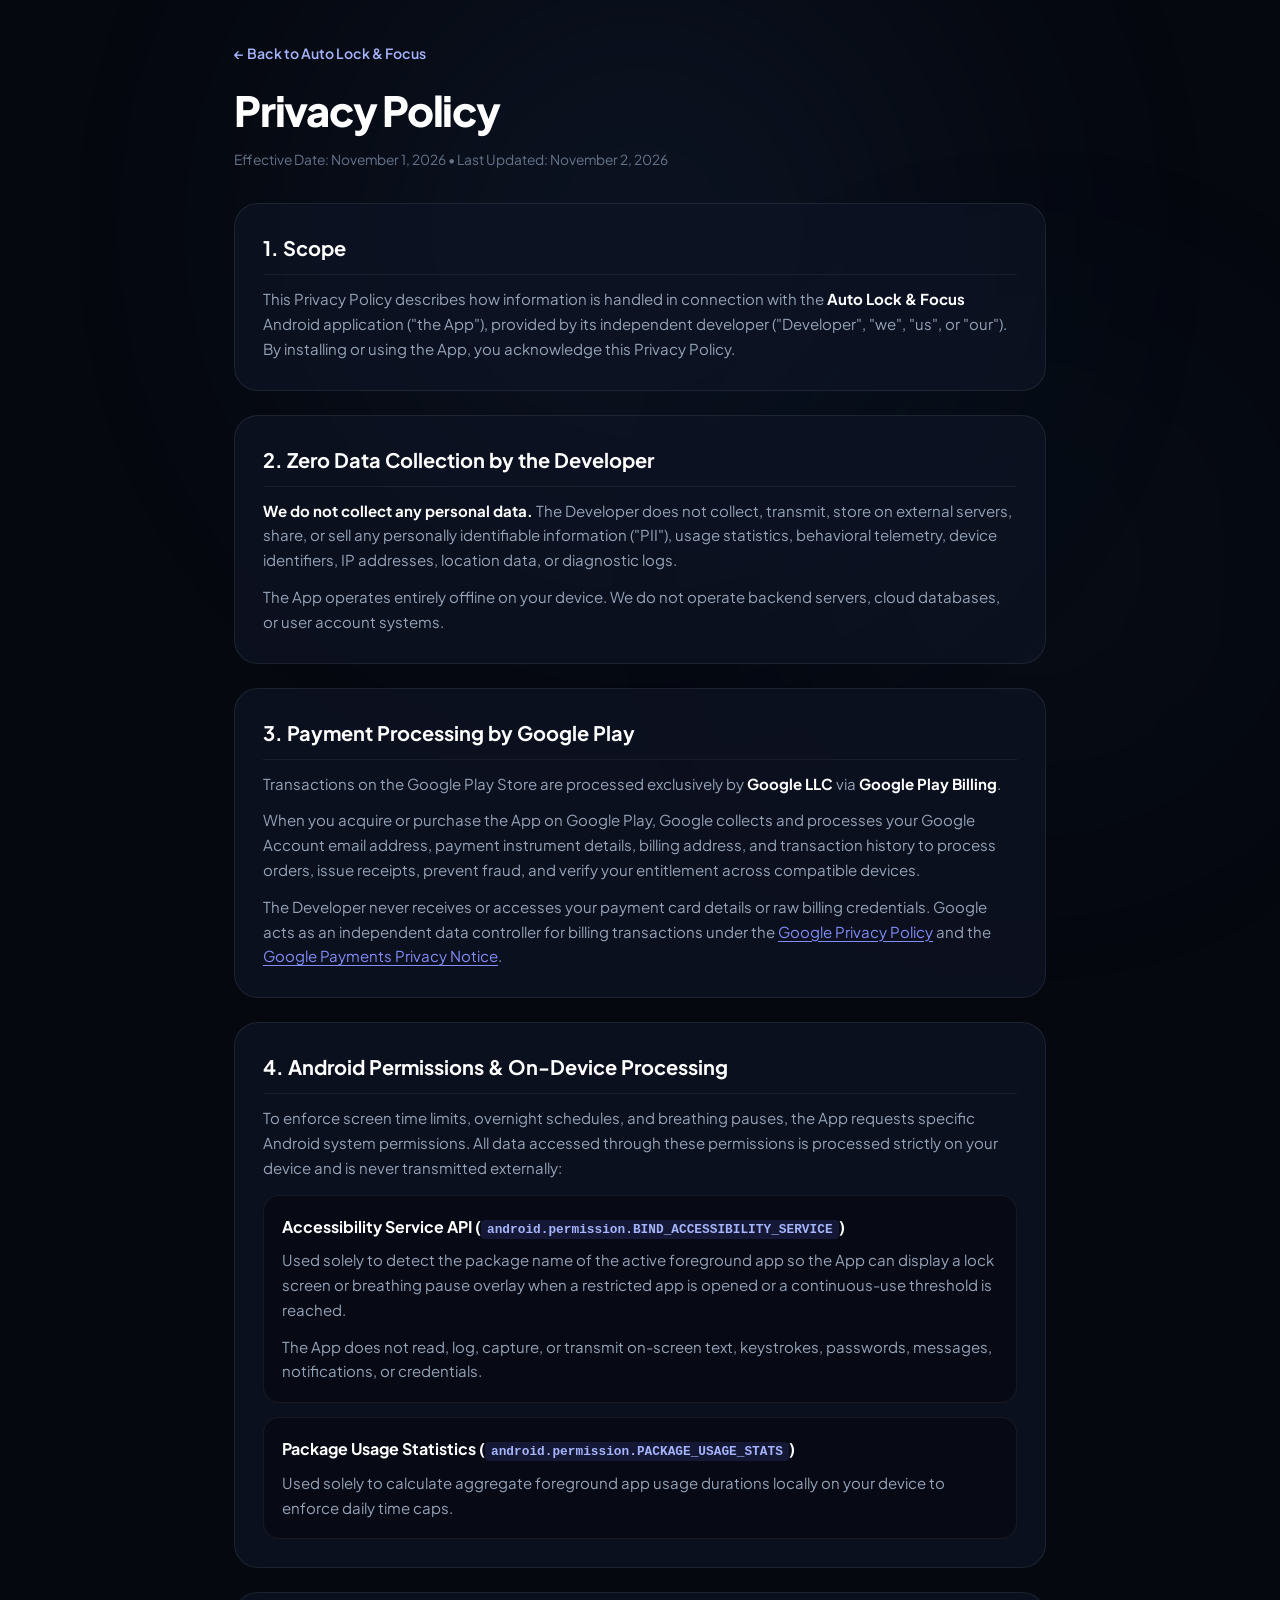
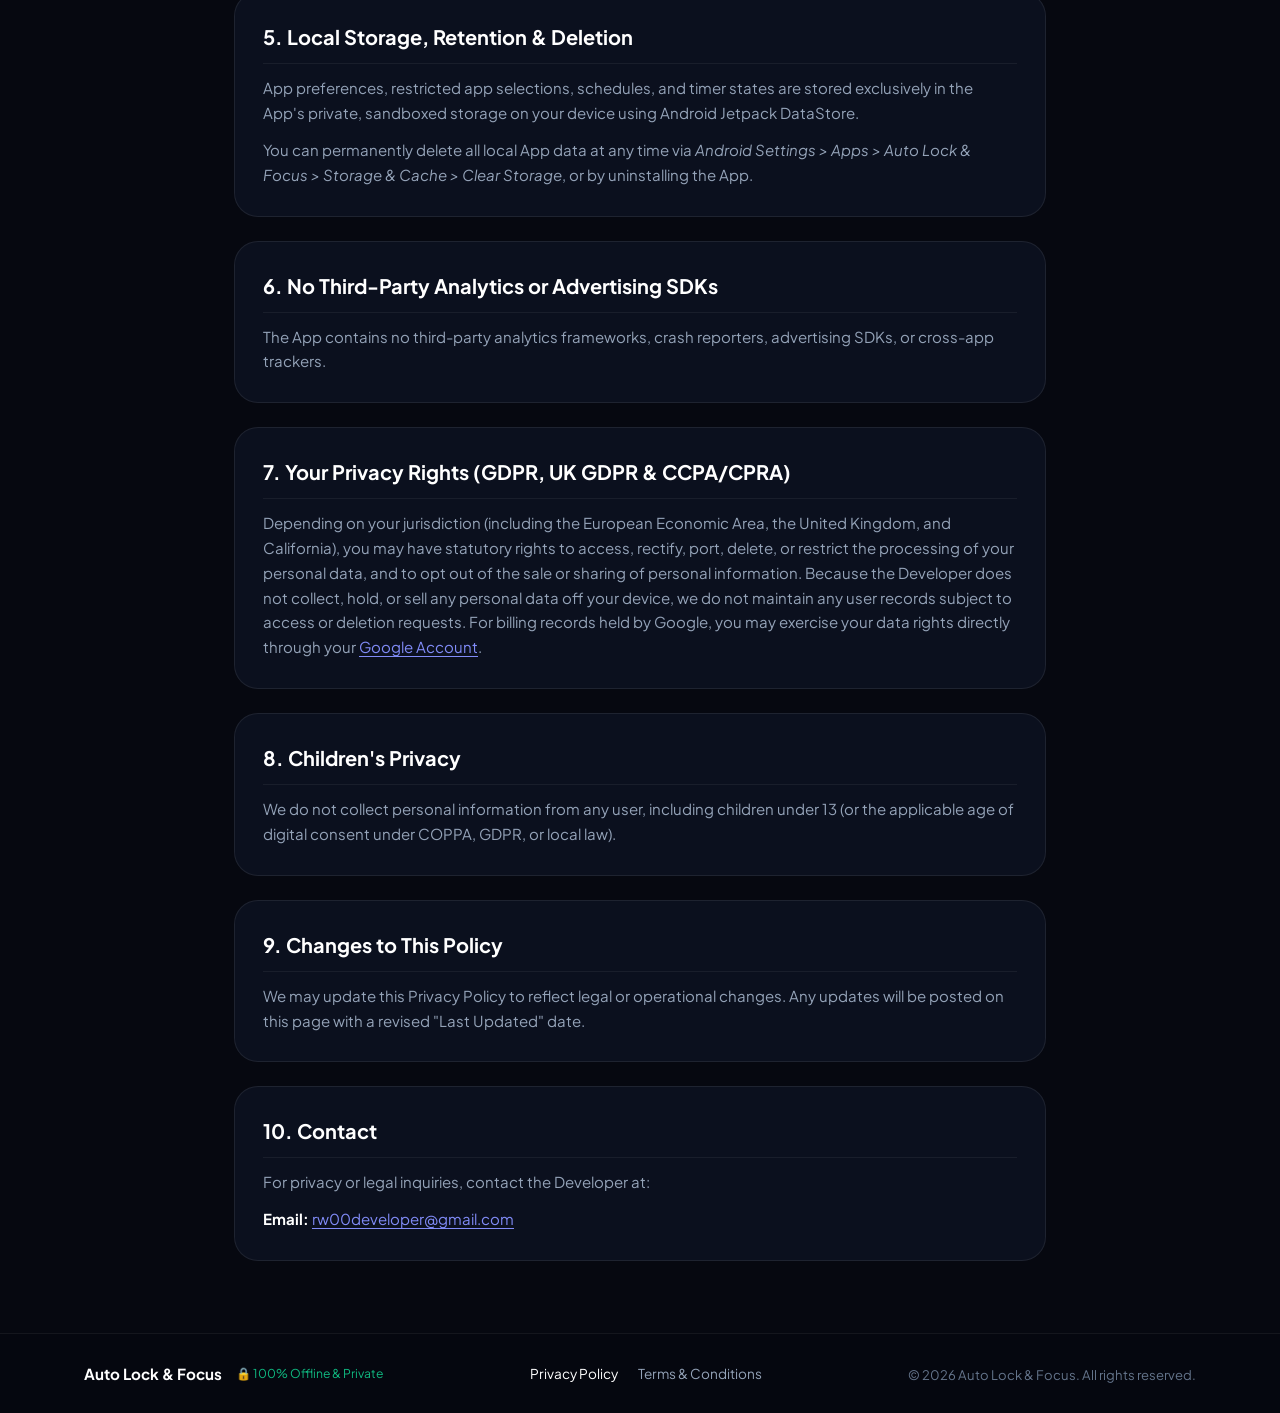
==== commit 2e19708d: "chore: tighten site copy, remove price/OS specs, update email and legal terms" ====
--- a/privacy.html
+++ b/privacy.html
@@ -21,109 +21,109 @@
         <div class="legal-header">
             <a href="index.html" class="back-home-link">&larr; Back to Auto Lock &amp; Focus</a>
             <h1 class="legal-title">Privacy Policy</h1>
-            <p class="legal-updated">Effective Date: November 1, 2026 &bull; Last Updated: November 1, 2026</p>
+            <p class="legal-updated">Effective Date: November 1, 2026 &bull; Last Updated: November 2, 2026</p>
         </div>
 
         <article class="legal-content">
             <section class="legal-section">
-                <h2>1. Introduction and Scope</h2>
+                <h2>1. Scope</h2>
                 <p>
-                    This Privacy Policy governs the collection, processing, and protection of information in connection with the <strong>Auto Lock &amp; Focus</strong> mobile application for Android ("the Application" or "the App"), provided by the independent developer of Auto Lock &amp; Focus ("Developer", "we", "us", or "our"). By installing or using the Application, you acknowledge that you have read and understood this Privacy Policy.
+                    This Privacy Policy describes how information is handled in connection with the <strong>Auto Lock &amp; Focus</strong> Android application ("the App"), provided by its independent developer ("Developer", "we", "us", or "our"). By installing or using the App, you acknowledge this Privacy Policy.
                 </p>
             </section>
 
             <section class="legal-section">
-                <h2>2. Zero Data Collection Policy</h2>
+                <h2>2. Zero Data Collection by the Developer</h2>
                 <p>
-                    <strong>We do not collect any data.</strong> The Developer does not collect, request, record, transmit, store on external servers, process, share, lease, or sell any personal data, personally identifiable information ("PII"), usage statistics, behavioral telemetry, device identifiers, IP addresses, location data, or diagnostic logs.
+                    <strong>We do not collect any personal data.</strong> The Developer does not collect, transmit, store on external servers, share, or sell any personally identifiable information ("PII"), usage statistics, behavioral telemetry, device identifiers, IP addresses, location data, or diagnostic logs.
                 </p>
                 <p>
-                    The Application operates entirely offline on your local Android device. We do not maintain or operate any backend servers, cloud databases, or user account systems capable of receiving data from your device.
+                    The App operates entirely offline on your device. We do not operate backend servers, cloud databases, or user account systems.
                 </p>
             </section>
 
             <section class="legal-section">
-                <h2>3. Payment Processing and Collection of Email Addresses by Google</h2>
+                <h2>3. Payment Processing by Google Play</h2>
                 <p>
-                    While the Developer does not collect any personal or financial data, purchases of the Application license are processed exclusively by <strong>Google LLC</strong> through the <strong>Google Play Billing</strong> platform.
+                    Transactions on the Google Play Store are processed exclusively by <strong>Google LLC</strong> via <strong>Google Play Billing</strong>.
                 </p>
                 <p>
-                    <strong>Google records your email address for payments:</strong> When you purchase the Application on the Google Play Store, Google collects and records the email address associated with your Google Account, along with your payment method details, billing address, and transaction history, in order to process your payment, issue order receipts, prevent fraud, and verify your lifetime license entitlement across your Android devices.
+                    When you acquire or purchase the App on Google Play, Google collects and processes your Google Account email address, payment instrument details, billing address, and transaction history to process orders, issue receipts, prevent fraud, and verify your entitlement across compatible devices.
                 </p>
                 <p>
-                    The Developer never receives or accesses your credit card numbers, bank account information, or raw payment credentials. Google's collection, storage, and processing of your email address and payment records are governed exclusively by the <a href="https://policies.google.com/privacy" target="_blank" rel="noopener noreferrer">Google Privacy Policy</a> and the <a href="https://payments.google.com/payments/apis-secure/get_legal_document?ldo=0&ldt=privacynotice" target="_blank" rel="noopener noreferrer">Google Payments Privacy Notice</a>.
+                    The Developer never receives or accesses your payment card details or raw billing credentials. Google acts as an independent data controller for billing transactions under the <a href="https://policies.google.com/privacy" target="_blank" rel="noopener noreferrer">Google Privacy Policy</a> and the <a href="https://payments.google.com/payments/apis-secure/get_legal_document?ldo=0&ldt=privacynotice" target="_blank" rel="noopener noreferrer">Google Payments Privacy Notice</a>.
                 </p>
             </section>
 
             <section class="legal-section">
-                <h2>4. Android System Permissions and Local On-Device Execution</h2>
+                <h2>4. Android Permissions &amp; On-Device Processing</h2>
                 <p>
-                    To enforce screen time limits, overnight schedules, and focus interventions, the Application requests specific Android system permissions. All data accessed through these permissions is processed strictly in volatile memory or sandboxed local storage on your device and is never transmitted externally:
+                    To enforce screen time limits, overnight schedules, and breathing pauses, the App requests specific Android system permissions. All data accessed through these permissions is processed strictly on your device and is never transmitted externally:
                 </p>
                 
                 <div class="permission-item">
                     <h3>Accessibility Service API (<code>android.permission.BIND_ACCESSIBILITY_SERVICE</code>)</h3>
                     <p>
-                        The Accessibility Service API is utilized solely to detect the package name of the currently active foreground application so the Application can display a lock screen or mindful breathing overlay when a restricted application is launched or a continuous usage limit is reached.
+                        Used solely to detect the package name of the active foreground app so the App can display a lock screen or breathing pause overlay when a restricted app is opened or a continuous-use threshold is reached.
                     </p>
                     <p>
-                        The Application does not read, inspect, log, capture, or transmit on-screen text, keystrokes, passwords, personal messages, notification contents, or user credentials.
+                        The App does not read, log, capture, or transmit on-screen text, keystrokes, passwords, messages, notifications, or credentials.
                     </p>
                 </div>
 
                 <div class="permission-item">
                     <h3>Package Usage Statistics (<code>android.permission.PACKAGE_USAGE_STATS</code>)</h3>
                     <p>
-                        The Usage Access permission enables the Application to query aggregate foreground usage durations on your device in order to enforce daily screen time caps. All usage calculations are performed locally on your device.
+                        Used solely to calculate aggregate foreground app usage durations locally on your device to enforce daily time caps.
                     </p>
                 </div>
             </section>
 
             <section class="legal-section">
-                <h2>5. Local Data Storage, Retention, and Deletion</h2>
+                <h2>5. Local Storage, Retention &amp; Deletion</h2>
                 <p>
-                    All user preferences, designated application lists, schedule configurations, and timer states are stored strictly within the Application's private, sandboxed internal storage directory on your Android device via Android Jetpack DataStore.
+                    App preferences, restricted app selections, schedules, and timer states are stored exclusively in the App's private, sandboxed storage on your device using Android Jetpack DataStore.
                 </p>
                 <p>
-                    You retain full control over this local data and may permanently erase all stored configurations at any time by clearing the Application's storage via <em>Android Settings &gt; Apps &gt; Auto Lock &amp; Focus &gt; Storage &amp; Cache &gt; Clear Storage</em>, or by uninstalling the Application from your device.
+                    You can permanently delete all local App data at any time via <em>Android Settings &gt; Apps &gt; Auto Lock &amp; Focus &gt; Storage &amp; Cache &gt; Clear Storage</em>, or by uninstalling the App.
                 </p>
             </section>
 
             <section class="legal-section">
                 <h2>6. No Third-Party Analytics or Advertising SDKs</h2>
                 <p>
-                    The Application does not integrate any third-party analytics frameworks, crash reporting services, advertising networks, or cross-application tracking SDKs.
+                    The App contains no third-party analytics frameworks, crash reporters, advertising SDKs, or cross-app trackers.
                 </p>
             </section>
 
             <section class="legal-section">
-                <h2>7. Disclaimer Regarding Application Blocking and Missed Notifications</h2>
+                <h2>7. Your Privacy Rights (GDPR, UK GDPR &amp; CCPA/CPRA)</h2>
                 <p>
-                    Because the Application is designed to restrict access to designated applications and display full-screen intervention overlays locally on your device, its operation may suppress, delay, or prevent you from viewing or receiving notifications, messages, calls, or alerts from restricted applications. As further detailed in our <a href="terms.html">Terms and Conditions</a>, we are not liable for any missed notifications, delayed communications, or any consequences resulting from application blocking.
+                    Depending on your jurisdiction (including the European Economic Area, the United Kingdom, and California), you may have statutory rights to access, rectify, port, delete, or restrict the processing of your personal data, and to opt out of the sale or sharing of personal information. Because the Developer does not collect, hold, or sell any personal data off your device, we do not maintain any user records subject to access or deletion requests. For billing records held by Google, you may exercise your data rights directly through your <a href="https://myaccount.google.com/" target="_blank" rel="noopener noreferrer">Google Account</a>.
                 </p>
             </section>
 
             <section class="legal-section">
                 <h2>8. Children's Privacy</h2>
                 <p>
-                    Because we do not collect, store, or process any personal information from any user, we do not knowingly or inadvertently collect personal data from children under the age of 13 (or the applicable age of digital consent in your jurisdiction, including under the U.S. Children's Online Privacy Protection Act ("COPPA") and the EU General Data Protection Regulation ("GDPR")).
+                    We do not collect personal information from any user, including children under 13 (or the applicable age of digital consent under COPPA, GDPR, or local law).
                 </p>
             </section>
 
             <section class="legal-section">
-                <h2>9. Changes to This Privacy Policy</h2>
+                <h2>9. Changes to This Policy</h2>
                 <p>
-                    We reserve the right to amend this Privacy Policy to reflect changes in legal, regulatory, or operational requirements. Any updated version will be published on this page with a revised Effective Date.
+                    We may update this Privacy Policy to reflect legal or operational changes. Any updates will be posted on this page with a revised "Last Updated" date.
                 </p>
             </section>
 
             <section class="legal-section">
-                <h2>10. Contact Information</h2>
+                <h2>10. Contact</h2>
                 <p>
-                    If you have any legal inquiries or questions regarding this Privacy Policy, please contact the Developer at:
+                    For privacy or legal inquiries, contact the Developer at:
                 </p>
                 <p>
-                    <strong>Email:</strong> <a href="mailto:raafatwahb@gmail.com">raafatwahb@gmail.com</a>
+                    <strong>Email:</strong> <a href="mailto:rw00developer@gmail.com">rw00developer@gmail.com</a>
                 </p>
             </section>
         </article>
--- a/style.css
+++ b/style.css
@@ -293,20 +293,6 @@
     justify-content: flex-start;
 }
 
-.hero-specs {
-    display: flex;
-    align-items: center;
-    gap: 10px;
-    font-size: 0.84rem;
-    color: var(--text-muted);
-    justify-content: flex-start;
-    flex-wrap: wrap;
-}
-
-.spec-dot {
-    color: rgba(255, 255, 255, 0.2);
-}
-
 /* Hero Phone Mockup Visual */
 .hero-visual-wrapper {
     position: relative;
@@ -401,14 +387,6 @@
     min-width: 0;
 }
 
-.showdown-card-title {
-    font-size: 1.12rem;
-    font-weight: 700;
-    color: #ffffff;
-    margin-bottom: 6px;
-    text-align: left;
-}
-
 .card-pill {
     display: inline-flex;
     align-items: center;
@@ -417,7 +395,7 @@
     border-radius: 6px;
     font-size: 0.76rem;
     font-weight: 700;
-    margin-bottom: 10px;
+    margin-bottom: 12px;
     width: fit-content;
     max-width: 100%;
 }
@@ -435,9 +413,9 @@
 }
 
 .showdown-body {
-    font-size: 0.9rem;
+    font-size: 0.96rem;
     color: var(--text-secondary);
-    line-height: 1.5;
+    line-height: 1.55;
     margin-bottom: 16px;
     text-align: left;
 }
@@ -474,24 +452,6 @@
 
 .showcase-img-top {
     object-position: top center;
-}
-
-.screenshot-caption {
-    padding: 10px 14px;
-    font-size: 0.76rem;
-    font-weight: 700;
-    letter-spacing: 0.02em;
-    background: rgba(10, 14, 26, 0.95);
-    border-top: 1px solid rgba(255, 255, 255, 0.08);
-    text-align: left;
-}
-
-.screenshot-caption.danger-caption {
-    color: #fb7185;
-}
-
-.screenshot-caption.success-caption {
-    color: #34d399;
 }
 
 /* ==========================================================================
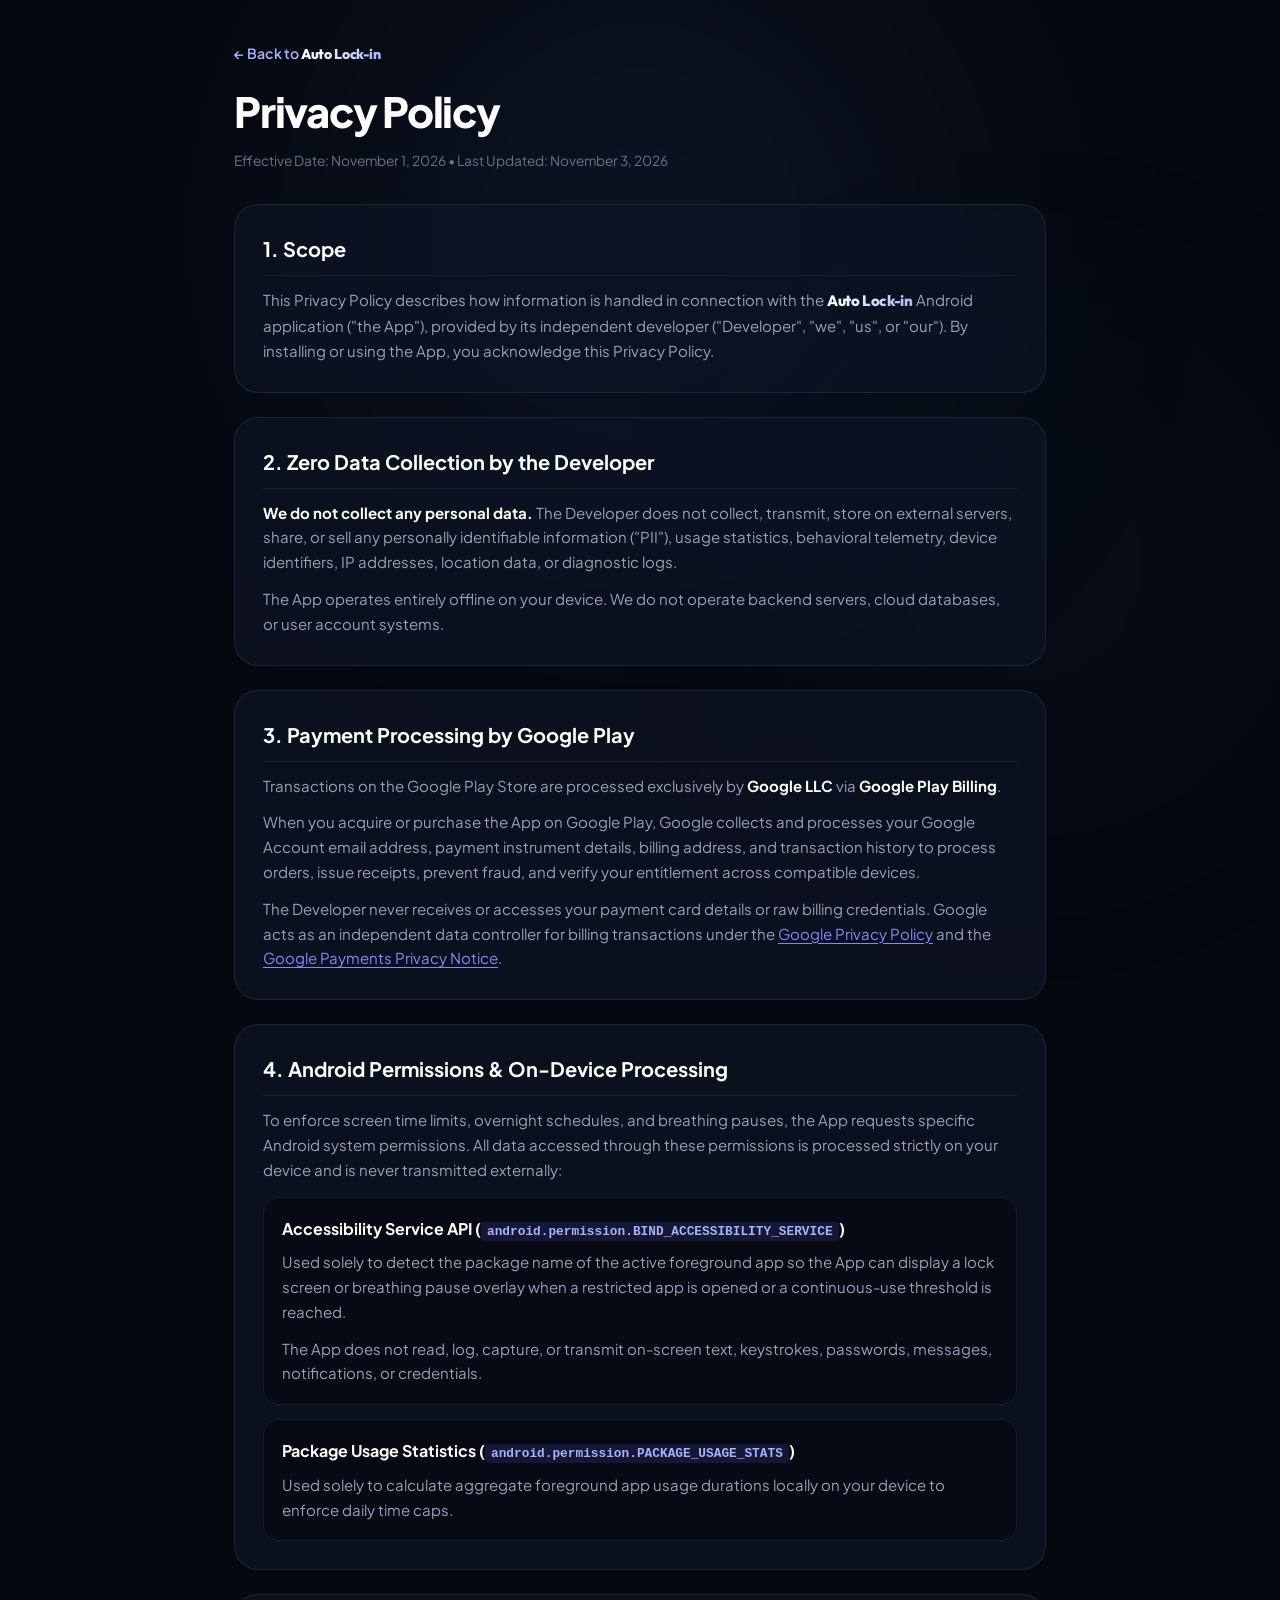
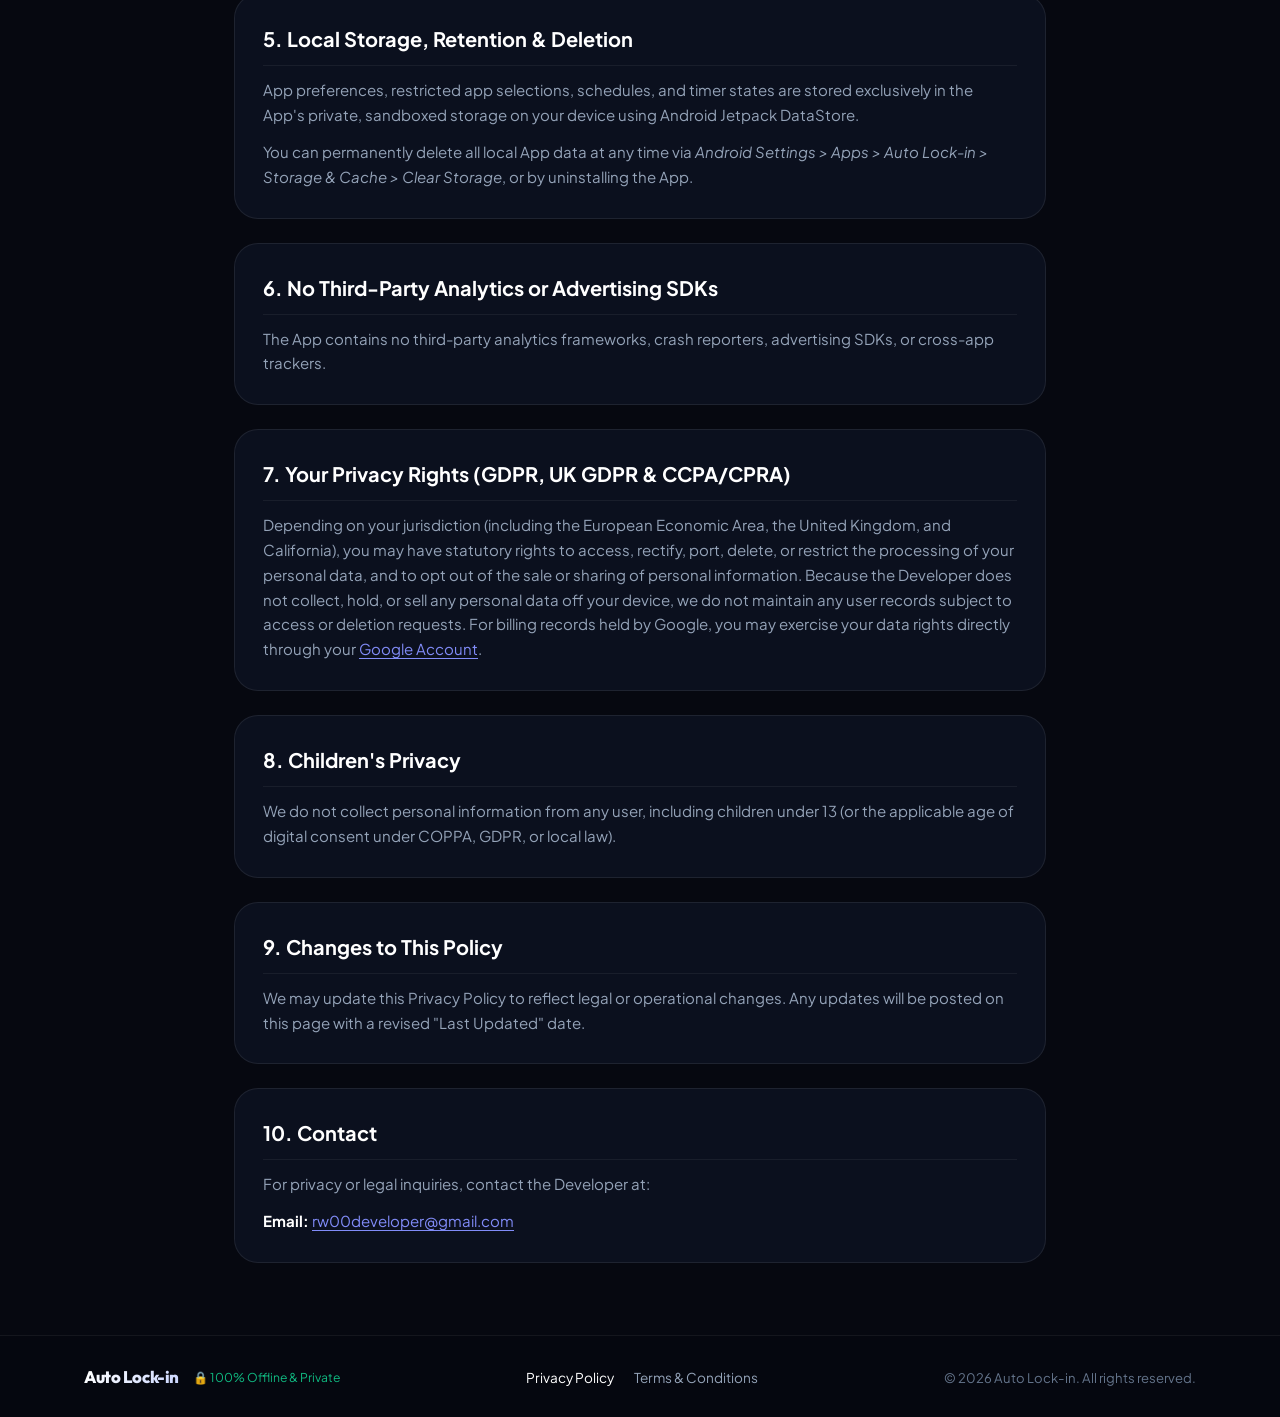
==== commit 0c87afde: "feat: rebrand to Auto Lock-in, enable clean URLs, remove willpower trap, add survey defaults note, a" ====
--- a/privacy.html
+++ b/privacy.html
@@ -3,11 +3,11 @@
 <head>
     <meta charset="UTF-8">
     <meta name="viewport" content="width=device-width, initial-scale=1.0">
-    <title>Privacy Policy — Auto Lock &amp; Focus</title>
-    <meta name="description" content="Privacy Policy for the Auto Lock &amp; Focus Android application. Zero personal data collection by the Developer; payment processing conducted via Google Play.">
+    <title>Privacy Policy — Auto Lock-in</title>
+    <meta name="description" content="Privacy Policy for the Auto Lock-in Android application. Zero personal data collection by the Developer; payment processing conducted via Google Play.">
     <link rel="preconnect" href="https://fonts.googleapis.com">
     <link rel="preconnect" href="https://fonts.gstatic.com" crossorigin>
-    <link href="https://fonts.googleapis.com/css2?family=Instrument+Serif:ital@1&family=Plus+Jakarta+Sans:ital,wght@0,400;0,500;0,600;0,700;0,800;1,400&display=swap" rel="stylesheet">
+    <link href="https://fonts.googleapis.com/css2?family=Instrument+Serif:ital@1&family=Outfit:wght@600;700;800&family=Plus+Jakarta+Sans:ital,wght@0,400;0,500;0,600;0,700;0,800;1,400&display=swap" rel="stylesheet">
     <link rel="stylesheet" href="style.css">
 </head>
 <body class="legal-page">
@@ -19,16 +19,16 @@
     <!-- Main Content Container -->
     <main class="page-container legal-container">
         <div class="legal-header">
-            <a href="index.html" class="back-home-link">&larr; Back to Auto Lock &amp; Focus</a>
+            <a href="/" class="back-home-link">&larr; Back to <span class="brand-name">Auto Lock-in</span></a>
             <h1 class="legal-title">Privacy Policy</h1>
-            <p class="legal-updated">Effective Date: November 1, 2026 &bull; Last Updated: November 2, 2026</p>
+            <p class="legal-updated">Effective Date: November 1, 2026 &bull; Last Updated: November 3, 2026</p>
         </div>
 
         <article class="legal-content">
             <section class="legal-section">
                 <h2>1. Scope</h2>
                 <p>
-                    This Privacy Policy describes how information is handled in connection with the <strong>Auto Lock &amp; Focus</strong> Android application ("the App"), provided by its independent developer ("Developer", "we", "us", or "our"). By installing or using the App, you acknowledge this Privacy Policy.
+                    This Privacy Policy describes how information is handled in connection with the <strong><span class="brand-name">Auto Lock-in</span></strong> Android application ("the App"), provided by its independent developer ("Developer", "we", "us", or "our"). By installing or using the App, you acknowledge this Privacy Policy.
                 </p>
             </section>
 
@@ -85,7 +85,7 @@
                     App preferences, restricted app selections, schedules, and timer states are stored exclusively in the App's private, sandboxed storage on your device using Android Jetpack DataStore.
                 </p>
                 <p>
-                    You can permanently delete all local App data at any time via <em>Android Settings &gt; Apps &gt; Auto Lock &amp; Focus &gt; Storage &amp; Cache &gt; Clear Storage</em>, or by uninstalling the App.
+                    You can permanently delete all local App data at any time via <em>Android Settings &gt; Apps &gt; Auto Lock-in &gt; Storage &amp; Cache &gt; Clear Storage</em>, or by uninstalling the App.
                 </p>
             </section>
 
@@ -133,15 +133,15 @@
     <footer class="simple-footer">
         <div class="footer-container">
             <div class="footer-brand">
-                <span class="brand-logo">Auto Lock &amp; Focus</span>
+                <span class="brand-logo">Auto Lock-in</span>
                 <span class="footer-privacy-tag">🔒 100% Offline &amp; Private</span>
             </div>
             <div class="footer-nav">
-                <a href="privacy.html" class="active">Privacy Policy</a>
-                <a href="terms.html">Terms &amp; Conditions</a>
+                <a href="/privacy" class="active">Privacy Policy</a>
+                <a href="/terms">Terms &amp; Conditions</a>
             </div>
             <div class="footer-meta">
-                <span>&copy; 2026 Auto Lock &amp; Focus. All rights reserved.</span>
+                <span>&copy; 2026 Auto Lock-in. All rights reserved.</span>
             </div>
         </div>
     </footer>
--- a/style.css
+++ b/style.css
@@ -1,5 +1,5 @@
 /* ==========================================================================
-   Auto Lock & Focus — Stylesheet
+   Auto Lock-in — Stylesheet
    Design: Midnight Obsidian, Curated Accents, Glassmorphism & High Aesthetics
    Rule: Text must NEVER be centered on mobile view (left-aligned everywhere)
    ========================================================================== */
@@ -31,6 +31,7 @@
     /* Typography */
     --font-main: 'Plus Jakarta Sans', -apple-system, BlinkMacSystemFont, 'Segoe UI', Roboto, sans-serif;
     --font-serif: 'Instrument Serif', Georgia, serif;
+    --font-brand: 'Outfit', 'Plus Jakarta Sans', sans-serif;
 
     /* Radii & Shadows */
     --radius-sm: 8px;
@@ -81,6 +82,30 @@
     font-weight: 400;
     color: #a5b4fc;
     letter-spacing: -0.01em;
+}
+
+/* Brand Styling for Auto Lock-in */
+.brand-name {
+    font-family: var(--font-brand);
+    font-weight: 800;
+    letter-spacing: -0.025em;
+    background: linear-gradient(135deg, #ffffff 15%, #c7d2fe 65%, #a5b4fc 100%);
+    -webkit-background-clip: text;
+    -webkit-text-fill-color: transparent;
+    display: inline;
+}
+
+.brand-name-pill {
+    font-family: var(--font-brand);
+    font-weight: 700;
+    letter-spacing: -0.015em;
+    color: #34d399;
+}
+
+.btn-brand-name {
+    font-family: var(--font-brand);
+    font-weight: 800;
+    letter-spacing: -0.015em;
 }
 
 /* Ambient Background Spheres (fixed & viewport-clamped to prevent horizontal overflow) */
@@ -300,6 +325,7 @@
     justify-content: center;
     align-items: center;
     min-width: 0;
+    perspective: 1200px;
 }
 
 .hero-phone-card,
@@ -309,9 +335,21 @@
     max-width: 290px;
     border-radius: 36px;
     padding: 8px;
-    background: linear-gradient(135deg, rgba(255, 255, 255, 0.14) 0%, rgba(255, 255, 255, 0.03) 100%);
-    border: 1px solid rgba(255, 255, 255, 0.14);
-    box-shadow: 0 25px 65px rgba(0, 0, 0, 0.65);
+    background: linear-gradient(135deg, rgba(255, 255, 255, 0.16) 0%, rgba(255, 255, 255, 0.03) 100%);
+    border: 1px solid rgba(255, 255, 255, 0.15);
+    box-shadow: 0 25px 65px rgba(0, 0, 0, 0.65), 0 0 35px rgba(99, 102, 241, 0.12);
+    transform-style: preserve-3d;
+}
+
+.phone-scroll-rotate {
+    will-change: transform;
+    transform-style: preserve-3d;
+    transform-origin: center center;
+    transition: transform 0.16s cubic-bezier(0.2, 0, 0, 1), box-shadow 0.25s ease;
+}
+
+.phone-scroll-rotate:hover {
+    box-shadow: 0 30px 75px rgba(0, 0, 0, 0.75), 0 0 45px rgba(99, 102, 241, 0.22);
 }
 
 .phone-mockup-img {
@@ -533,6 +571,7 @@
     justify-content: center;
     align-items: center;
     min-width: 0;
+    perspective: 1200px;
 }
 
 /* ==========================================================================
@@ -632,9 +671,16 @@
 }
 
 .brand-logo {
-    font-weight: 700;
-    font-size: 0.95rem;
-    color: #ffffff;
+    font-family: var(--font-brand);
+    font-weight: 800;
+    font-size: 1.05rem;
+    letter-spacing: -0.025em;
+    background: linear-gradient(135deg, #ffffff 10%, #e0e7ff 60%, #c7d2fe 100%);
+    -webkit-background-clip: text;
+    -webkit-text-fill-color: transparent;
+    display: inline-flex;
+    align-items: center;
+    gap: 6px;
 }
 
 .footer-privacy-tag {
@@ -823,6 +869,23 @@
 [data-scroll-animate].animated {
     opacity: 1;
     transform: translateY(0);
+}
+
+@media (prefers-reduced-motion: reduce) {
+    [data-scroll-animate] {
+        opacity: 1 !important;
+        transform: none !important;
+        transition: none !important;
+    }
+    .load-fade-up {
+        opacity: 1 !important;
+        transform: none !important;
+        animation: none !important;
+    }
+    .phone-scroll-rotate {
+        transform: none !important;
+        transition: none !important;
+    }
 }
 
 @media (max-width: 1024px) {
